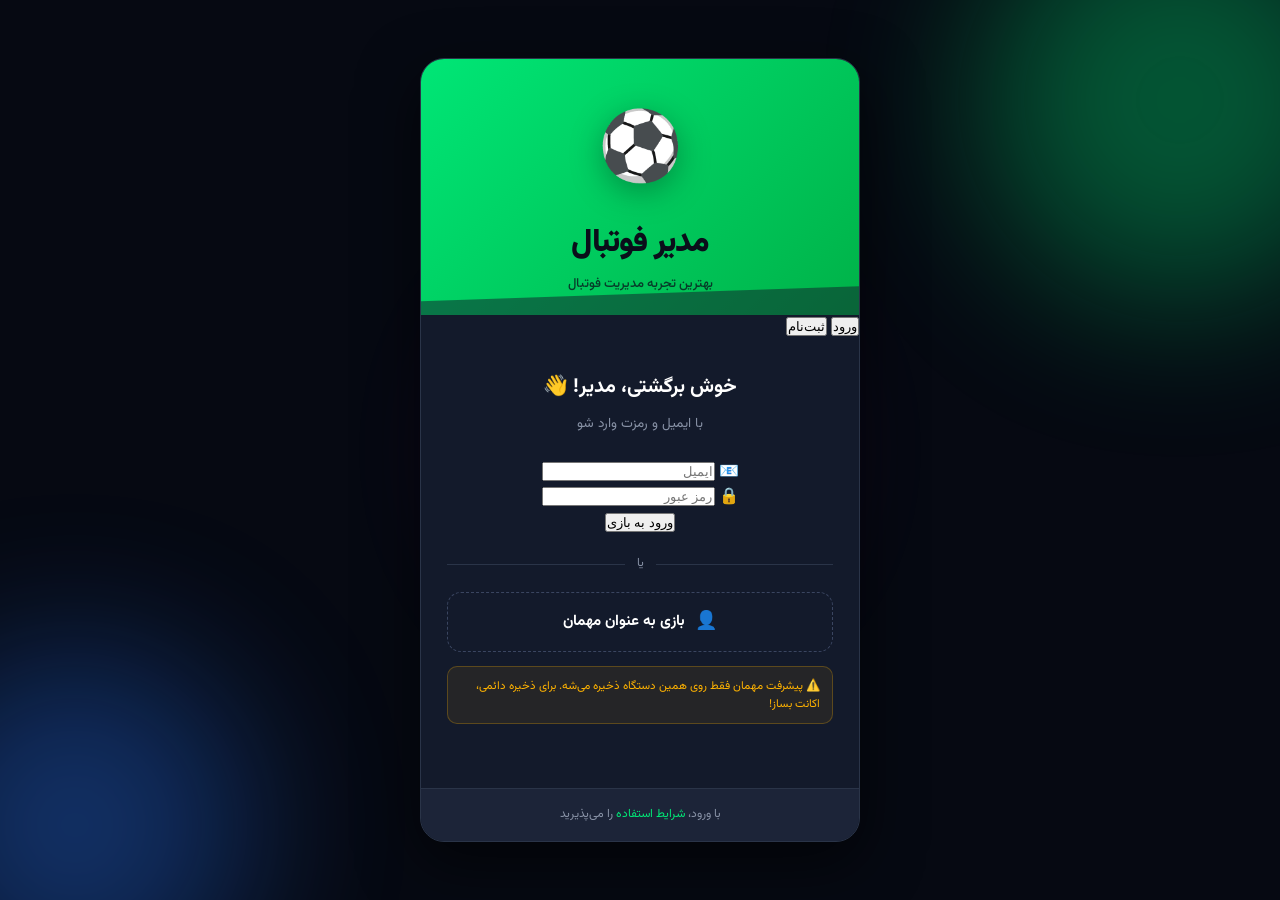
==== index.html @ 7dd0da01 "Update index.html اصلاح" ====
<!DOCTYPE html>
<html lang="fa" dir="rtl">
<head>
  <meta charset="UTF-8">
  <meta name="viewport" content="width=device-width, initial-scale=1.0">
  <title>ورود | مدیر فوتبال</title>
  <link rel="preconnect" href="https://fonts.googleapis.com">
  <link rel="preconnect" href="https://fonts.gstatic.com" crossorigin>
  <link href="https://fonts.googleapis.com/css2?family=Vazirmatn:wght@400;500;700;900&display=swap" rel="stylesheet">
  <link rel="stylesheet" href="css/style.css">
</head>
<body class="login-page">

  <div class="bg-animation">
    <div class="circle circle-1"></div>
    <div class="circle circle-2"></div>
    <div class="circle circle-3"></div>
  </div>

  <div class="login-container">
    <div class="login-card">
      
      <div class="logo-section">
        <div class="logo-icon">⚽</div>
        <h1 class="game-title">مدیر فوتبال</h1>
        <p class="game-subtitle">بهترین تجربه مدیریت فوتبال</p>
      </div>

      <!-- تب‌های ورود / ثبت‌نام -->
      <div class="auth-tabs">
        <button class="auth-tab active" data-tab="login">ورود</button>
        <button class="auth-tab" data-tab="signup">ثبت‌نام</button>
      </div>

      <div class="login-body">
        
        <!-- فرم ورود -->
        <form id="loginForm" class="auth-form">
          <h2>خوش برگشتی، مدیر! 👋</h2>
          <p class="login-desc">با ایمیل و رمزت وارد شو</p>

          <div class="input-group">
            <span class="input-icon">📧</span>
            <input type="email" id="loginEmail" placeholder="ایمیل" required autocomplete="email">
          </div>

          <div class="input-group">
            <span class="input-icon">🔒</span>
            <input type="password" id="loginPassword" placeholder="رمز عبور" required autocomplete="current-password" minlength="6">
          </div>

          <button type="submit" class="primary-btn">
            <span>ورود به بازی</span>
          </button>
        </form>

        <!-- فرم ثبت‌نام -->
        <form id="signupForm" class="auth-form" style="display: none;">
          <h2>خوش آمدی، مدیر جدید! ⚽</h2>
          <p class="login-desc">اکانت بساز تا پیشرفتت ذخیره بمونه</p>

          <div class="input-group">
            <span class="input-icon">👤</span>
            <input type="text" id="signupName" placeholder="اسم مدیر" required minlength="2" maxlength="30">
          </div>

          <div class="input-group">
            <span class="input-icon">📧</span>
            <input type="email" id="signupEmail" placeholder="ایمیل" required autocomplete="email">
          </div>

          <div class="input-group">
            <span class="input-icon">🔒</span>
            <input type="password" id="signupPassword" placeholder="رمز عبور (حداقل ۶ حرف)" required autocomplete="new-password" minlength="6">
          </div>

          <button type="submit" class="primary-btn">
            <span>ساخت اکانت</span>
          </button>
        </form>

        <!-- جداکننده -->
        <div class="divider">
          <span>یا</span>
        </div>

        <!-- دکمه مهمان -->
        <button id="guestLoginBtn" class="social-btn guest-btn" type="button">
          <span class="guest-icon">👤</span>
          <span>بازی به عنوان مهمان</span>
        </button>

        <!-- هشدار مهمان -->
        <div class="guest-warning">
          ⚠️ پیشرفت مهمان فقط روی همین دستگاه ذخیره می‌شه. برای ذخیره دائمی، اکانت بساز!
        </div>

        <div id="errorMessage" class="error-message" role="alert"></div>
        <div id="successMessage" class="success-message" role="alert"></div>
      </div>

      <div class="login-footer">
        <p>با ورود، <a href="#" class="link">شرایط استفاده</a> را می‌پذیرید</p>
      </div>

    </div>
  </div>

  <div id="loadingOverlay" class="loading-overlay" hidden>
    <div class="spinner"></div>
    <p id="loadingText">در حال پردازش...</p>
  </div>

  <script type="module" src="js/auth.js"></script>
</body>
</html>
---- css/style.css ----
/* ====================================================
   مدیر فوتبال - استایل اصلی
   ==================================================== */

* {
  margin: 0;
  padding: 0;
  box-sizing: border-box;
  -webkit-tap-highlight-color: transparent;
}

:root {
  --primary: #00e676;
  --primary-dark: #00c853;
  --primary-glow: rgba(0, 230, 118, 0.3);
  
  --danger: #ff3d3d;
  --danger-glow: rgba(255, 61, 61, 0.3);
  
  --warning: #ffb300;
  --warning-glow: rgba(255, 179, 0, 0.3);
  
  --gold: #ffc107;
  --silver: #b0bec5;
  --bronze: #cd7f32;
  
  --bg-dark: #0a0e1a;
  --bg-darker: #060912;
  --bg-card: #131a2b;
  --bg-card-light: #1c2438;
  --bg-hover: #252f47;
  
  --text: #ffffff;
  --text-dim: #8892a6;
  --text-dark: #0a0e1a;
  
  --border: #2a3448;
  --border-light: #3a4560;
  
  --shadow-sm: 0 2px 8px rgba(0, 0, 0, 0.3);
  --shadow-md: 0 4px 16px rgba(0, 0, 0, 0.4);
  --shadow-lg: 0 20px 60px rgba(0, 0, 0, 0.6);
  --shadow-glow: 0 0 30px var(--primary-glow);
  
  --transition: all 0.2s cubic-bezier(0.4, 0, 0.2, 1);
  --transition-slow: all 0.4s cubic-bezier(0.4, 0, 0.2, 1);
}

html {
  scroll-behavior: smooth;
}

body {
  font-family: 'Vazirmatn', -apple-system, BlinkMacSystemFont, sans-serif;
  background: var(--bg-dark);
  color: var(--text);
  min-height: 100vh;
  line-height: 1.6;
  overflow-x: hidden;
  -webkit-font-smoothing: antialiased;
  -moz-osx-font-smoothing: grayscale;
}

/* ====================================================
   صفحه ورود
   ==================================================== */

.login-page {
  display: flex;
  align-items: center;
  justify-content: center;
  padding: 20px;
  position: relative;
  overflow: hidden;
  background: var(--bg-darker);
  min-height: 100vh;
}

.bg-animation {
  position: fixed;
  inset: 0;
  z-index: 0;
  overflow: hidden;
  pointer-events: none;
}

.circle {
  position: absolute;
  border-radius: 50%;
  filter: blur(80px);
  opacity: 0.35;
  animation: floatCircle 20s infinite ease-in-out;
}

.circle-1 {
  width: 400px;
  height: 400px;
  background: var(--primary);
  top: -100px;
  right: -100px;
  animation-delay: 0s;
}

.circle-2 {
  width: 350px;
  height: 350px;
  background: #2979ff;
  bottom: -100px;
  left: -100px;
  animation-delay: -7s;
}

.circle-3 {
  width: 300px;
  height: 300px;
  background: #d500f9;
  top: 50%;
  left: 50%;
  transform: translate(-50%, -50%);
  animation-delay: -14s;
  opacity: 0.15;
}

@keyframes floatCircle {
  0%, 100% { transform: translate(0, 0) scale(1); }
  33% { transform: translate(50px, -50px) scale(1.1); }
  66% { transform: translate(-50px, 50px) scale(0.9); }
}

.login-container {
  width: 100%;
  max-width: 440px;
  position: relative;
  z-index: 1;
}

.login-card {
  background: var(--bg-card);
  border-radius: 24px;
  overflow: hidden;
  box-shadow: var(--shadow-lg);
  border: 1px solid var(--border);
  animation: slideUp 0.6s cubic-bezier(0.16, 1, 0.3, 1);
}

@keyframes slideUp {
  from { opacity: 0; transform: translateY(30px); }
  to { opacity: 1; transform: translateY(0); }
}

.logo-section {
  text-align: center;
  padding: 40px 20px 20px;
  background: linear-gradient(135deg, var(--primary) 0%, #00b248 100%);
  position: relative;
}

.logo-section::after {
  content: '';
  position: absolute;
  bottom: -1px;
  left: 0;
  right: 0;
  height: 30px;
  background: var(--bg-card);
  clip-path: polygon(0 100%, 100% 100%, 100% 0, 0 50%);
  opacity: 0.5;
}

.logo-icon {
  font-size: 68px;
  margin-bottom: 10px;
  animation: bounce 2s infinite ease-in-out;
  filter: drop-shadow(0 8px 16px rgba(0, 0, 0, 0.3));
}

@keyframes bounce {
  0%, 100% { transform: translateY(0) rotate(-5deg); }
  50% { transform: translateY(-12px) rotate(5deg); }
}

.game-title {
  font-size: 32px;
  font-weight: 900;
  color: var(--text-dark);
  margin-bottom: 5px;
  letter-spacing: -1px;
}

.game-subtitle {
  font-size: 13px;
  color: var(--text-dark);
  opacity: 0.75;
  font-weight: 500;
}

.login-body {
  padding: 30px 26px;
  text-align: center;
}

.login-body h2 {
  font-size: 20px;
  font-weight: 700;
  margin-bottom: 10px;
}

.login-desc {
  color: var(--text-dim);
  font-size: 13.5px;
  margin-bottom: 24px;
  line-height: 1.7;
}

.google-btn {
  width: 100%;
  display: flex;
  align-items: center;
  justify-content: center;
  gap: 12px;
  background: #ffffff;
  color: #1a1a1a;
  border: none;
  padding: 15px 20px;
  border-radius: 14px;
  font-size: 15px;
  font-weight: 700;
  font-family: inherit;
  cursor: pointer;
  transition: var(--transition);
  box-shadow: 0 4px 12px rgba(0, 0, 0, 0.15);
}

.google-btn:hover:not(:disabled) {
  transform: translateY(-2px);
  box-shadow: 0 12px 28px rgba(255, 255, 255, 0.2);
  background: #f8f9fa;
}

.google-btn:active:not(:disabled) {
  transform: translateY(0);
}

.google-btn:disabled {
  opacity: 0.65;
  cursor: not-allowed;
}

.google-btn svg {
  flex-shrink: 0;
}

.divider {
  display: flex;
  align-items: center;
  gap: 12px;
  margin: 18px 0;
  color: var(--text-dim);
  font-size: 12px;
}

.divider::before,
.divider::after {
  content: '';
  flex: 1;
  height: 1px;
  background: var(--border);
}

.guest-btn {
  width: 100%;
  display: flex;
  align-items: center;
  justify-content: center;
  gap: 10px;
  background: transparent;
  color: var(--text);
  border: 1.5px dashed var(--border-light);
  padding: 15px 20px;
  border-radius: 14px;
  font-size: 15px;
  font-weight: 700;
  font-family: inherit;
  cursor: pointer;
  transition: var(--transition);
}

.guest-btn:hover:not(:disabled) {
  background: var(--bg-card-light);
  border-color: var(--primary);
  color: var(--primary);
}

.guest-btn:disabled {
  opacity: 0.5;
  cursor: not-allowed;
}

.guest-icon {
  font-size: 18px;
}

.guest-warning {
  margin-top: 14px;
  padding: 10px 12px;
  background: rgba(255, 179, 0, 0.08);
  border: 1px solid rgba(255, 179, 0, 0.25);
  border-radius: 10px;
  font-size: 11.5px;
  color: #ffb300;
  line-height: 1.6;
  text-align: right;
}

.error-message {
  color: var(--danger);
  font-size: 13px;
  margin-top: 14px;
  min-height: 20px;
  font-weight: 500;
  animation: shake 0.4s;
}

@keyframes shake {
  0%, 100% { transform: translateX(0); }
  25% { transform: translateX(-8px); }
  75% { transform: translateX(8px); }
}

.login-footer {
  padding: 16px;
  text-align: center;
  color: var(--text-dim);
  font-size: 12px;
  border-top: 1px solid var(--border);
  background: var(--bg-card-light);
}

.link {
  color: var(--primary);
  text-decoration: none;
  transition: var(--transition);
}

.link:hover {
  text-decoration: underline;
}

/* ====================================================
   لودینگ
   ==================================================== */

.loading-overlay {
  position: fixed;
  inset: 0;
  background: rgba(6, 9, 18, 0.95);
  backdrop-filter: blur(8px);
  display: flex;
  flex-direction: column;
  align-items: center;
  justify-content: center;
  z-index: 9999;
  gap: 20px;
}

.loading-overlay[hidden] {
  display: none;
}

.spinner {
  width: 50px;
  height: 50px;
  border: 4px solid var(--border);
  border-top-color: var(--primary);
  border-radius: 50%;
  animation: spin 0.8s linear infinite;
}

@keyframes spin {
  to { transform: rotate(360deg); }
}

.loading-overlay p {
  color: var(--text-dim);
  font-size: 14px;
}

/* ====================================================
   داشبورد
   ==================================================== */

.dashboard-page {
  background: 
    radial-gradient(circle at top right, rgba(0, 230, 118, 0.05), transparent 50%),
    radial-gradient(circle at bottom left, rgba(41, 121, 255, 0.05), transparent 50%),
    var(--bg-dark);
}

.top-bar {
  display: flex;
  align-items: center;
  justify-content: space-between;
  padding: 14px 24px;
  background: var(--bg-card);
  border-bottom: 1px solid var(--border);
  position: sticky;
  top: 0;
  z-index: 100;
  backdrop-filter: blur(10px);
  gap: 15px;
  flex-wrap: wrap;
}

.user-info {
  display: flex;
  align-items: center;
  gap: 12px;
  min-width: 0;
}

.avatar {
  width: 46px;
  height: 46px;
  border-radius: 50%;
  border: 2px solid var(--primary);
  object-fit: cover;
  background: var(--bg-card-light);
  flex-shrink: 0;
}

.user-name {
  font-weight: 700;
  font-size: 15px;
  white-space: nowrap;
  overflow: hidden;
  text-overflow: ellipsis;
}

.user-email {
  font-size: 12px;
  color: var(--text-dim);
  white-space: nowrap;
  overflow: hidden;
  text-overflow: ellipsis;
}

.top-bar-actions {
  display: flex;
  align-items: center;
  gap: 10px;
  flex-wrap: wrap;
}

.resource-badge {
  display: flex;
  align-items: center;
  gap: 6px;
  background: var(--bg-card-light);
  border: 1px solid var(--border);
  padding: 6px 12px;
  border-radius: 10px;
  font-weight: 700;
  font-size: 14px;
}

.resource-icon {
  font-size: 16px;
}

.logout-btn {
  background: transparent;
  color: var(--danger);
  border: 1px solid var(--danger);
  padding: 8px 16px;
  border-radius: 10px;
  font-family: inherit;
  font-size: 13px;
  font-weight: 600;
  cursor: pointer;
  transition: var(--transition);
}

.logout-btn:hover {
  background: var(--danger);
  color: white;
  box-shadow: 0 4px 16px var(--danger-glow);
}

.dashboard-content {
  padding: 32px 24px;
  max-width: 1000px;
  margin: 0 auto;
  width: 100%;
}

.welcome-section {
  margin-bottom: 28px;
}

.welcome-section h1 {
  font-size: 26px;
  font-weight: 900;
  margin-bottom: 8px;
  background: linear-gradient(135deg, #fff, var(--primary));
  -webkit-background-clip: text;
  -webkit-text-fill-color: transparent;
  background-clip: text;
}

.welcome-text {
  color: var(--text-dim);
  line-height: 1.7;
  font-size: 15px;
}

.stats-grid {
  display: grid;
  grid-template-columns: repeat(auto-fit, minmax(140px, 1fr));
  gap: 14px;
  margin-bottom: 30px;
}

.stat-card {
  background: var(--bg-card);
  border: 1px solid var(--border);
  border-radius: 16px;
  padding: 20px 16px;
  text-align: center;
  transition: var(--transition);
  cursor: default;
}

.stat-card:hover {
  transform: translateY(-4px);
  border-color: var(--primary);
  box-shadow: 0 8px 24px var(--primary-glow);
}

.stat-icon {
  font-size: 30px;
  margin-bottom: 8px;
  filter: drop-shadow(0 4px 8px rgba(0, 0, 0, 0.3));
}

.stat-value {
  font-size: 24px;
  font-weight: 900;
  color: var(--primary);
  line-height: 1;
}

.stat-label {
  font-size: 12px;
  color: var(--text-dim);
  margin-top: 6px;
  font-weight: 500;
}

.coming-soon {
  background: var(--bg-card);
  border: 1px dashed var(--border-light);
  border-radius: 16px;
  padding: 45px 25px;
  text-align: center;
}

.coming-soon h2 {
  font-size: 20px;
  margin-bottom: 10px;
  font-weight: 700;
}

.coming-soon p {
  color: var(--text-dim);
  font-size: 14px;
}

.guest-banner {
  background: linear-gradient(135deg, rgba(255, 179, 0, 0.12), rgba(255, 179, 0, 0.05));
  border: 1px solid rgba(255, 179, 0, 0.4);
  border-radius: 16px;
  padding: 18px;
  margin-bottom: 24px;
  animation: fadeIn 0.5s ease-out;
}

.guest-banner-content {
  display: flex;
  align-items: center;
  gap: 15px;
  flex-wrap: wrap;
}

.guest-banner-icon {
  font-size: 30px;
  flex-shrink: 0;
}

.guest-banner-text {
  flex: 1;
  min-width: 200px;
}

.guest-banner-text strong {
  color: var(--warning);
  font-size: 15px;
  display: block;
  margin-bottom: 4px;
}

.guest-banner-text p {
  color: var(--text-dim);
  font-size: 13px;
  line-height: 1.5;
  margin: 0;
}

.guest-banner-btn {
  background: var(--warning);
  color: #1a1a1a;
  border: none;
  padding: 10px 18px;
  border-radius: 10px;
  font-family: inherit;
  font-size: 13.5px;
  font-weight: 700;
  cursor: pointer;
  transition: var(--transition);
  white-space: nowrap;
}

.guest-banner-btn:hover {
  background: #ffc107;
  transform: translateY(-2px);
  box-shadow: 0 8px 20px var(--warning-glow);
}

/* ====================================================
   ریسپانسیو
   ==================================================== */

@media (max-width: 640px) {
  .login-body {
    padding: 24px 20px;
  }
  
  .game-title {
    font-size: 28px;
  }
  
  .logo-icon {
    font-size: 58px;
  }
  
  .top-bar {
    padding: 12px 16px;
  }
  
  .user-email {
    display: none;
  }
  
  .dashboard-content {
    padding: 24px 16px;
  }
  
  .welcome-section h1 {
    font-size: 22px;
  }
  
  .stats-grid {
    grid-template-columns: repeat(2, 1fr);
  }
  
  .guest-banner-content {
    flex-direction: column;
    text-align: center;
  }
  
  .guest-banner-text {
    text-align: center;
  }
}

/* ====================================================
   اسکرول‌بار سفارشی
   ==================================================== */

::-webkit-scrollbar {
  width: 10px;
  height: 10px;
}

::-webkit-scrollbar-track {
  background: var(--bg-darker);
}

::-webkit-scrollbar-thumb {
  background: var(--border);
  border-radius: 5px;
}

::-webkit-scrollbar-thumb:hover {
  background: var(--border-light);
}

/* ====================================================
   انیمیشن‌ها
   ==================================================== */

.fade-in {
  animation: fadeIn 0.5s ease-out;
}

@keyframes fadeIn {
  from { opacity: 0; transform: translateY(10px); }
  to { opacity: 1; transform: translateY(0); }
  }
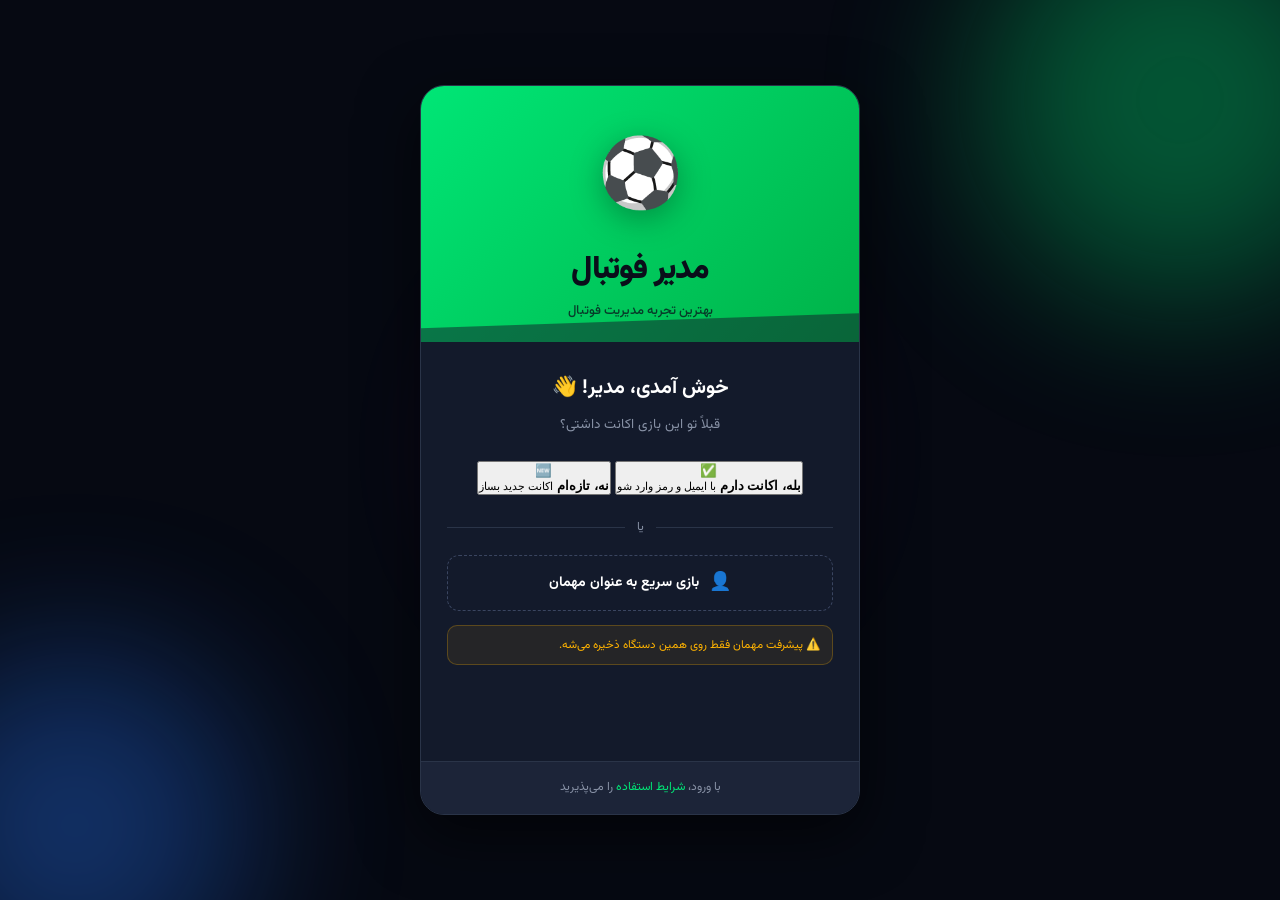
==== commit 5b9d54c8: "Update index.html کد جدید" ====
--- a/index.html
+++ b/index.html
@@ -26,73 +26,102 @@
         <p class="game-subtitle">بهترین تجربه مدیریت فوتبال</p>
       </div>
 
-      <!-- تب‌های ورود / ثبت‌نام -->
-      <div class="auth-tabs">
-        <button class="auth-tab active" data-tab="login">ورود</button>
-        <button class="auth-tab" data-tab="signup">ثبت‌نام</button>
-      </div>
+      <div class="login-body">
 
-      <div class="login-body">
-        
-        <!-- فرم ورود -->
-        <form id="loginForm" class="auth-form">
-          <h2>خوش برگشتی، مدیر! 👋</h2>
+        <!-- ============================================
+             صفحه ۱: انتخاب (قبلاً بازی کردی؟)
+             ============================================ -->
+        <div id="welcomeStep" class="auth-step">
+          <h2>خوش آمدی، مدیر! 👋</h2>
+          <p class="login-desc">قبلاً تو این بازی اکانت داشتی؟</p>
+
+          <div class="choice-buttons">
+            <button class="choice-btn choice-yes" id="hasAccountBtn" type="button">
+              <span class="choice-icon">✅</span>
+              <div class="choice-text">
+                <strong>بله، اکانت دارم</strong>
+                <small>با ایمیل و رمز وارد شو</small>
+              </div>
+            </button>
+
+            <button class="choice-btn choice-no" id="noAccountBtn" type="button">
+              <span class="choice-icon">🆕</span>
+              <div class="choice-text">
+                <strong>نه، تازه‌ام</strong>
+                <small>اکانت جدید بساز</small>
+              </div>
+            </button>
+          </div>
+
+          <div class="divider">
+            <span>یا</span>
+          </div>
+
+          <button id="guestLoginBtn" class="social-btn guest-btn" type="button">
+            <span class="guest-icon">👤</span>
+            <span>بازی سریع به عنوان مهمان</span>
+          </button>
+
+          <div class="guest-warning">
+            ⚠️ پیشرفت مهمان فقط روی همین دستگاه ذخیره می‌شه.
+          </div>
+        </div>
+
+        <!-- ============================================
+             صفحه ۲: ثبت‌نام
+             ============================================ -->
+        <div id="signupStep" class="auth-step" style="display: none;">
+          <button class="back-btn" id="backFromSignup" type="button">→ بازگشت</button>
+          
+          <h2>ساخت اکانت جدید ⚽</h2>
+          <p class="login-desc">اطلاعاتت رو وارد کن</p>
+
+          <form id="signupForm" class="auth-form">
+            <div class="input-group">
+              <span class="input-icon">👤</span>
+              <input type="text" id="signupName" placeholder="اسم مدیر" required minlength="2" maxlength="30">
+            </div>
+
+            <div class="input-group">
+              <span class="input-icon">📧</span>
+              <input type="email" id="signupEmail" placeholder="ایمیل" required autocomplete="email">
+            </div>
+
+            <div class="input-group">
+              <span class="input-icon">🔒</span>
+              <input type="password" id="signupPassword" placeholder="رمز عبور (حداقل ۶ حرف)" required autocomplete="new-password" minlength="6">
+            </div>
+
+            <button type="submit" class="primary-btn">
+              <span>ساخت اکانت</span>
+            </button>
+          </form>
+        </div>
+
+        <!-- ============================================
+             صفحه ۳: ورود
+             ============================================ -->
+        <div id="loginStep" class="auth-step" style="display: none;">
+          <button class="back-btn" id="backFromLogin" type="button">→ بازگشت</button>
+          
+          <h2>خوش برگشتی! 👋</h2>
           <p class="login-desc">با ایمیل و رمزت وارد شو</p>
 
-          <div class="input-group">
-            <span class="input-icon">📧</span>
-            <input type="email" id="loginEmail" placeholder="ایمیل" required autocomplete="email">
-          </div>
+          <form id="loginForm" class="auth-form">
+            <div class="input-group">
+              <span class="input-icon">📧</span>
+              <input type="email" id="loginEmail" placeholder="ایمیل" required autocomplete="email">
+            </div>
 
-          <div class="input-group">
-            <span class="input-icon">🔒</span>
-            <input type="password" id="loginPassword" placeholder="رمز عبور" required autocomplete="current-password" minlength="6">
-          </div>
+            <div class="input-group">
+              <span class="input-icon">🔒</span>
+              <input type="password" id="loginPassword" placeholder="رمز عبور" required autocomplete="current-password" minlength="6">
+            </div>
 
-          <button type="submit" class="primary-btn">
-            <span>ورود به بازی</span>
-          </button>
-        </form>
-
-        <!-- فرم ثبت‌نام -->
-        <form id="signupForm" class="auth-form" style="display: none;">
-          <h2>خوش آمدی، مدیر جدید! ⚽</h2>
-          <p class="login-desc">اکانت بساز تا پیشرفتت ذخیره بمونه</p>
-
-          <div class="input-group">
-            <span class="input-icon">👤</span>
-            <input type="text" id="signupName" placeholder="اسم مدیر" required minlength="2" maxlength="30">
-          </div>
-
-          <div class="input-group">
-            <span class="input-icon">📧</span>
-            <input type="email" id="signupEmail" placeholder="ایمیل" required autocomplete="email">
-          </div>
-
-          <div class="input-group">
-            <span class="input-icon">🔒</span>
-            <input type="password" id="signupPassword" placeholder="رمز عبور (حداقل ۶ حرف)" required autocomplete="new-password" minlength="6">
-          </div>
-
-          <button type="submit" class="primary-btn">
-            <span>ساخت اکانت</span>
-          </button>
-        </form>
-
-        <!-- جداکننده -->
-        <div class="divider">
-          <span>یا</span>
-        </div>
-
-        <!-- دکمه مهمان -->
-        <button id="guestLoginBtn" class="social-btn guest-btn" type="button">
-          <span class="guest-icon">👤</span>
-          <span>بازی به عنوان مهمان</span>
-        </button>
-
-        <!-- هشدار مهمان -->
-        <div class="guest-warning">
-          ⚠️ پیشرفت مهمان فقط روی همین دستگاه ذخیره می‌شه. برای ذخیره دائمی، اکانت بساز!
+            <button type="submit" class="primary-btn">
+              <span>ورود به بازی</span>
+            </button>
+          </form>
         </div>
 
         <div id="errorMessage" class="error-message" role="alert"></div>
--- a/css/style.css
+++ b/css/style.css
@@ -716,3 +716,185 @@
   from { opacity: 0; transform: translateY(10px); }
   to { opacity: 1; transform: translateY(0); }
   }
+/* ====================================================
+   تب‌های ورود/ثبت‌نام
+   ==================================================== */
+
+.auth-tabs {
+  display: flex;
+  background: var(--bg-card-light);
+  border-bottom: 1px solid var(--border);
+  position: relative;
+}
+
+.auth-tab {
+  flex: 1;
+  background: transparent;
+  border: none;
+  padding: 16px;
+  font-family: inherit;
+  font-size: 15px;
+  font-weight: 700;
+  color: var(--text-dim);
+  cursor: pointer;
+  transition: var(--transition);
+  position: relative;
+}
+
+.auth-tab.active {
+  color: var(--primary);
+}
+
+.auth-tab.active::after {
+  content: '';
+  position: absolute;
+  bottom: 0;
+  left: 20%;
+  right: 20%;
+  height: 3px;
+  background: var(--primary);
+  border-radius: 3px 3px 0 0;
+  box-shadow: 0 0 12px var(--primary-glow);
+}
+
+.auth-tab:hover:not(.active) {
+  color: var(--text);
+  background: rgba(255, 255, 255, 0.03);
+}
+
+/* فرم‌های احراز هویت */
+.auth-form {
+  animation: fadeIn 0.3s ease-out;
+}
+
+.auth-form h2 {
+  font-size: 20px;
+  font-weight: 700;
+  margin-bottom: 6px;
+}
+
+/* گروه ورودی */
+.input-group {
+  position: relative;
+  margin-bottom: 14px;
+}
+
+.input-group .input-icon {
+  position: absolute;
+  right: 14px;
+  top: 50%;
+  transform: translateY(-50%);
+  font-size: 16px;
+  opacity: 0.6;
+  pointer-events: none;
+}
+
+.input-group input {
+  width: 100%;
+  background: var(--bg-dark);
+  border: 1.5px solid var(--border);
+  border-radius: 12px;
+  padding: 14px 44px 14px 16px;
+  font-family: inherit;
+  font-size: 14px;
+  color: var(--text);
+  transition: var(--transition);
+  outline: none;
+}
+
+.input-group input::placeholder {
+  color: var(--text-dim);
+  opacity: 0.6;
+}
+
+.input-group input:focus {
+  border-color: var(--primary);
+  box-shadow: 0 0 0 3px var(--primary-glow);
+  background: var(--bg-card-light);
+}
+
+/* دکمه اصلی */
+.primary-btn {
+  width: 100%;
+  background: linear-gradient(135deg, var(--primary), var(--primary-dark));
+  color: #0a0e1a;
+  border: none;
+  padding: 15px;
+  border-radius: 12px;
+  font-family: inherit;
+  font-size: 15px;
+  font-weight: 900;
+  cursor: pointer;
+  margin-top: 8px;
+  transition: var(--transition);
+  box-shadow: 0 4px 16px var(--primary-glow);
+  position: relative;
+  overflow: hidden;
+}
+
+.primary-btn::before {
+  content: '';
+  position: absolute;
+  inset: 0;
+  background: linear-gradient(90deg, transparent, rgba(255,255,255,0.3), transparent);
+  transform: translateX(-100%);
+  transition: transform 0.6s;
+}
+
+.primary-btn:hover {
+  transform: translateY(-2px);
+  box-shadow: 0 8px 24px var(--primary-glow);
+}
+
+.primary-btn:hover::before {
+  transform: translateX(100%);
+}
+
+.primary-btn:active {
+  transform: translateY(0);
+}
+
+/* دکمه‌های اجتماعی */
+.social-btn {
+  width: 100%;
+  display: flex;
+  align-items: center;
+  justify-content: center;
+  gap: 10px;
+  padding: 13px 20px;
+  border-radius: 12px;
+  font-family: inherit;
+  font-size: 14px;
+  font-weight: 700;
+  cursor: pointer;
+  transition: var(--transition);
+  margin-bottom: 10px;
+}
+
+.social-btn.guest-btn {
+  background: transparent;
+  color: var(--text);
+  border: 1.5px dashed var(--border-light);
+}
+
+.social-btn.guest-btn:hover {
+  border-color: var(--primary);
+  color: var(--primary);
+  background: rgba(0, 230, 118, 0.05);
+}
+
+/* پیام موفقیت */
+.success-message {
+  color: var(--primary);
+  font-size: 13px;
+  margin-top: 12px;
+  min-height: 20px;
+  font-weight: 600;
+  animation: fadeIn 0.3s ease-out;
+}
+
+button:disabled {
+  opacity: 0.6;
+  cursor: not-allowed;
+  transform: none !important;
+}
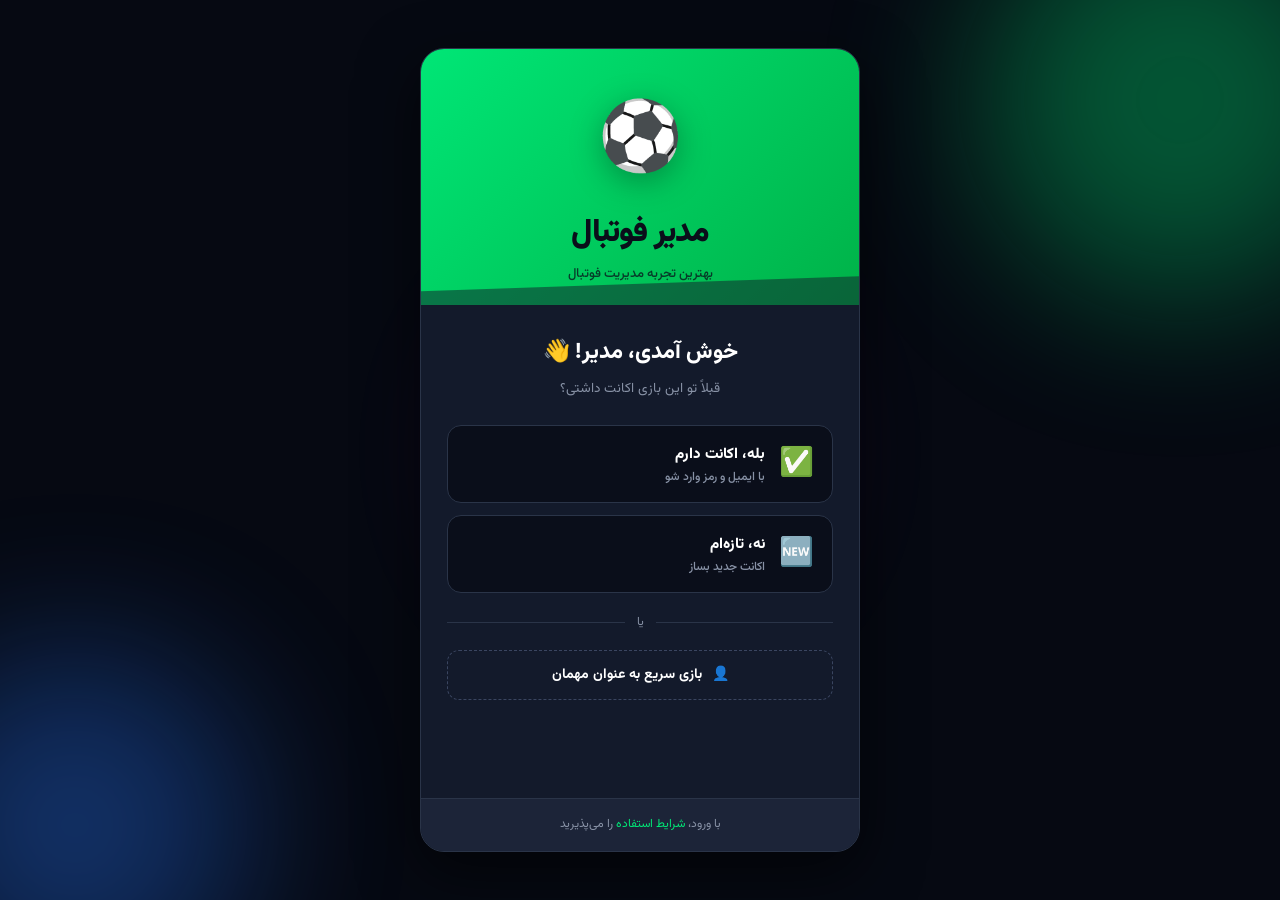
==== commit 97d9414d: "Update index.html جدید" ====
--- a/index.html
+++ b/index.html
@@ -28,9 +28,7 @@
 
       <div class="login-body">
 
-        <!-- ============================================
-             صفحه ۱: انتخاب (قبلاً بازی کردی؟)
-             ============================================ -->
+        <!-- صفحه ۱: انتخاب -->
         <div id="welcomeStep" class="auth-step">
           <h2>خوش آمدی، مدیر! 👋</h2>
           <p class="login-desc">قبلاً تو این بازی اکانت داشتی؟</p>
@@ -61,15 +59,9 @@
             <span class="guest-icon">👤</span>
             <span>بازی سریع به عنوان مهمان</span>
           </button>
-
-          <div class="guest-warning">
-            ⚠️ پیشرفت مهمان فقط روی همین دستگاه ذخیره می‌شه.
-          </div>
         </div>
 
-        <!-- ============================================
-             صفحه ۲: ثبت‌نام
-             ============================================ -->
+        <!-- صفحه ۲: ثبت‌نام -->
         <div id="signupStep" class="auth-step" style="display: none;">
           <button class="back-btn" id="backFromSignup" type="button">→ بازگشت</button>
           
@@ -98,9 +90,7 @@
           </form>
         </div>
 
-        <!-- ============================================
-             صفحه ۳: ورود
-             ============================================ -->
+        <!-- صفحه ۳: ورود -->
         <div id="loginStep" class="auth-step" style="display: none;">
           <button class="back-btn" id="backFromLogin" type="button">→ بازگشت</button>
           
@@ -124,6 +114,29 @@
           </form>
         </div>
 
+        <!-- صفحه ۴: مهمان -->
+        <div id="guestStep" class="auth-step" style="display: none;">
+          <button class="back-btn" id="backFromGuest" type="button">→ بازگشت</button>
+          
+          <h2>خوش اومدی، مهمان! 👤</h2>
+          <p class="login-desc">اسمت رو بگو تا بازی رو شروع کنیم</p>
+
+          <form id="guestForm" class="auth-form">
+            <div class="input-group">
+              <span class="input-icon">👤</span>
+              <input type="text" id="guestName" placeholder="اسم مدیر (مثلاً: علی)" required minlength="2" maxlength="20">
+            </div>
+
+            <button type="submit" class="primary-btn">
+              <span>شروع بازی</span>
+            </button>
+          </form>
+
+          <div class="guest-warning">
+            ⚠️ پیشرفت مهمان فقط روی همین دستگاه ذخیره می‌شه. برای ذخیره دائمی، بعداً اکانت بساز!
+          </div>
+        </div>
+
         <div id="errorMessage" class="error-message" role="alert"></div>
         <div id="successMessage" class="success-message" role="alert"></div>
       </div>
--- a/css/style.css
+++ b/css/style.css
@@ -1,5 +1,5 @@
 /* ====================================================
-   مدیر فوتبال - استایل اصلی
+   مدیر فوتبال - استایل کامل
    ==================================================== */
 
 * {
@@ -43,12 +43,9 @@
   --shadow-glow: 0 0 30px var(--primary-glow);
   
   --transition: all 0.2s cubic-bezier(0.4, 0, 0.2, 1);
-  --transition-slow: all 0.4s cubic-bezier(0.4, 0, 0.2, 1);
-}
-
-html {
-  scroll-behavior: smooth;
-}
+}
+
+html { scroll-behavior: smooth; }
 
 body {
   font-family: 'Vazirmatn', -apple-system, BlinkMacSystemFont, sans-serif;
@@ -58,7 +55,6 @@
   line-height: 1.6;
   overflow-x: hidden;
   -webkit-font-smoothing: antialiased;
-  -moz-osx-font-smoothing: grayscale;
 }
 
 /* ====================================================
@@ -93,29 +89,22 @@
 }
 
 .circle-1 {
-  width: 400px;
-  height: 400px;
+  width: 400px; height: 400px;
   background: var(--primary);
-  top: -100px;
-  right: -100px;
-  animation-delay: 0s;
+  top: -100px; right: -100px;
 }
 
 .circle-2 {
-  width: 350px;
-  height: 350px;
+  width: 350px; height: 350px;
   background: #2979ff;
-  bottom: -100px;
-  left: -100px;
+  bottom: -100px; left: -100px;
   animation-delay: -7s;
 }
 
 .circle-3 {
-  width: 300px;
-  height: 300px;
+  width: 300px; height: 300px;
   background: #d500f9;
-  top: 50%;
-  left: 50%;
+  top: 50%; left: 50%;
   transform: translate(-50%, -50%);
   animation-delay: -14s;
   opacity: 0.15;
@@ -158,9 +147,7 @@
 .logo-section::after {
   content: '';
   position: absolute;
-  bottom: -1px;
-  left: 0;
-  right: 0;
+  bottom: -1px; left: 0; right: 0;
   height: 30px;
   background: var(--bg-card);
   clip-path: polygon(0 100%, 100% 100%, 100% 0, 0 50%);
@@ -199,10 +186,14 @@
   text-align: center;
 }
 
-.login-body h2 {
-  font-size: 20px;
-  font-weight: 700;
-  margin-bottom: 10px;
+.auth-step {
+  animation: fadeIn 0.4s ease-out;
+}
+
+.auth-step h2 {
+  font-size: 22px;
+  font-weight: 800;
+  margin-bottom: 8px;
 }
 
 .login-desc {
@@ -212,568 +203,102 @@
   line-height: 1.7;
 }
 
-.google-btn {
+/* ====================================================
+   دکمه‌های انتخاب (بله/خیر)
+   ==================================================== */
+
+.choice-buttons {
+  display: flex;
+  flex-direction: column;
+  gap: 12px;
+  margin-bottom: 20px;
+}
+
+.choice-btn {
   width: 100%;
   display: flex;
   align-items: center;
-  justify-content: center;
-  gap: 12px;
-  background: #ffffff;
-  color: #1a1a1a;
-  border: none;
-  padding: 15px 20px;
+  gap: 14px;
+  padding: 16px 18px;
+  background: var(--bg-dark);
+  border: 1.5px solid var(--border);
   border-radius: 14px;
-  font-size: 15px;
-  font-weight: 700;
   font-family: inherit;
   cursor: pointer;
   transition: var(--transition);
-  box-shadow: 0 4px 12px rgba(0, 0, 0, 0.15);
-}
-
-.google-btn:hover:not(:disabled) {
+  text-align: right;
+  color: var(--text);
+}
+
+.choice-btn:hover {
   transform: translateY(-2px);
-  box-shadow: 0 12px 28px rgba(255, 255, 255, 0.2);
-  background: #f8f9fa;
-}
-
-.google-btn:active:not(:disabled) {
-  transform: translateY(0);
-}
-
-.google-btn:disabled {
-  opacity: 0.65;
-  cursor: not-allowed;
-}
-
-.google-btn svg {
+}
+
+.choice-btn.choice-yes:hover {
+  border-color: var(--primary);
+  background: rgba(0, 230, 118, 0.05);
+  box-shadow: 0 8px 24px var(--primary-glow);
+}
+
+.choice-btn.choice-no:hover {
+  border-color: #2979ff;
+  background: rgba(41, 121, 255, 0.05);
+  box-shadow: 0 8px 24px rgba(41, 121, 255, 0.3);
+}
+
+.choice-icon {
+  font-size: 28px;
   flex-shrink: 0;
 }
 
-.divider {
-  display: flex;
-  align-items: center;
-  gap: 12px;
-  margin: 18px 0;
-  color: var(--text-dim);
+.choice-text {
+  flex: 1;
+}
+
+.choice-text strong {
+  display: block;
+  font-size: 15px;
+  font-weight: 800;
+  margin-bottom: 2px;
+}
+
+.choice-text small {
+  display: block;
   font-size: 12px;
-}
-
-.divider::before,
-.divider::after {
-  content: '';
-  flex: 1;
-  height: 1px;
-  background: var(--border);
-}
-
-.guest-btn {
-  width: 100%;
-  display: flex;
-  align-items: center;
-  justify-content: center;
-  gap: 10px;
+  color: var(--text-dim);
+  font-weight: 500;
+}
+
+/* ====================================================
+   دکمه بازگشت
+   ==================================================== */
+
+.back-btn {
   background: transparent;
-  color: var(--text);
-  border: 1.5px dashed var(--border-light);
-  padding: 15px 20px;
-  border-radius: 14px;
-  font-size: 15px;
-  font-weight: 700;
-  font-family: inherit;
-  cursor: pointer;
-  transition: var(--transition);
-}
-
-.guest-btn:hover:not(:disabled) {
-  background: var(--bg-card-light);
-  border-color: var(--primary);
-  color: var(--primary);
-}
-
-.guest-btn:disabled {
-  opacity: 0.5;
-  cursor: not-allowed;
-}
-
-.guest-icon {
-  font-size: 18px;
-}
-
-.guest-warning {
-  margin-top: 14px;
-  padding: 10px 12px;
-  background: rgba(255, 179, 0, 0.08);
-  border: 1px solid rgba(255, 179, 0, 0.25);
-  border-radius: 10px;
-  font-size: 11.5px;
-  color: #ffb300;
-  line-height: 1.6;
-  text-align: right;
-}
-
-.error-message {
-  color: var(--danger);
-  font-size: 13px;
-  margin-top: 14px;
-  min-height: 20px;
-  font-weight: 500;
-  animation: shake 0.4s;
-}
-
-@keyframes shake {
-  0%, 100% { transform: translateX(0); }
-  25% { transform: translateX(-8px); }
-  75% { transform: translateX(8px); }
-}
-
-.login-footer {
-  padding: 16px;
-  text-align: center;
-  color: var(--text-dim);
-  font-size: 12px;
-  border-top: 1px solid var(--border);
-  background: var(--bg-card-light);
-}
-
-.link {
-  color: var(--primary);
-  text-decoration: none;
-  transition: var(--transition);
-}
-
-.link:hover {
-  text-decoration: underline;
-}
-
-/* ====================================================
-   لودینگ
-   ==================================================== */
-
-.loading-overlay {
-  position: fixed;
-  inset: 0;
-  background: rgba(6, 9, 18, 0.95);
-  backdrop-filter: blur(8px);
-  display: flex;
-  flex-direction: column;
-  align-items: center;
-  justify-content: center;
-  z-index: 9999;
-  gap: 20px;
-}
-
-.loading-overlay[hidden] {
-  display: none;
-}
-
-.spinner {
-  width: 50px;
-  height: 50px;
-  border: 4px solid var(--border);
-  border-top-color: var(--primary);
-  border-radius: 50%;
-  animation: spin 0.8s linear infinite;
-}
-
-@keyframes spin {
-  to { transform: rotate(360deg); }
-}
-
-.loading-overlay p {
-  color: var(--text-dim);
-  font-size: 14px;
-}
-
-/* ====================================================
-   داشبورد
-   ==================================================== */
-
-.dashboard-page {
-  background: 
-    radial-gradient(circle at top right, rgba(0, 230, 118, 0.05), transparent 50%),
-    radial-gradient(circle at bottom left, rgba(41, 121, 255, 0.05), transparent 50%),
-    var(--bg-dark);
-}
-
-.top-bar {
-  display: flex;
-  align-items: center;
-  justify-content: space-between;
-  padding: 14px 24px;
-  background: var(--bg-card);
-  border-bottom: 1px solid var(--border);
-  position: sticky;
-  top: 0;
-  z-index: 100;
-  backdrop-filter: blur(10px);
-  gap: 15px;
-  flex-wrap: wrap;
-}
-
-.user-info {
-  display: flex;
-  align-items: center;
-  gap: 12px;
-  min-width: 0;
-}
-
-.avatar {
-  width: 46px;
-  height: 46px;
-  border-radius: 50%;
-  border: 2px solid var(--primary);
-  object-fit: cover;
-  background: var(--bg-card-light);
-  flex-shrink: 0;
-}
-
-.user-name {
-  font-weight: 700;
-  font-size: 15px;
-  white-space: nowrap;
-  overflow: hidden;
-  text-overflow: ellipsis;
-}
-
-.user-email {
-  font-size: 12px;
-  color: var(--text-dim);
-  white-space: nowrap;
-  overflow: hidden;
-  text-overflow: ellipsis;
-}
-
-.top-bar-actions {
-  display: flex;
-  align-items: center;
-  gap: 10px;
-  flex-wrap: wrap;
-}
-
-.resource-badge {
-  display: flex;
-  align-items: center;
-  gap: 6px;
-  background: var(--bg-card-light);
-  border: 1px solid var(--border);
-  padding: 6px 12px;
-  border-radius: 10px;
-  font-weight: 700;
-  font-size: 14px;
-}
-
-.resource-icon {
-  font-size: 16px;
-}
-
-.logout-btn {
-  background: transparent;
-  color: var(--danger);
-  border: 1px solid var(--danger);
-  padding: 8px 16px;
-  border-radius: 10px;
+  border: none;
+  color: var(--text-dim);
   font-family: inherit;
   font-size: 13px;
   font-weight: 600;
   cursor: pointer;
+  padding: 4px 0;
+  margin-bottom: 12px;
   transition: var(--transition);
-}
-
-.logout-btn:hover {
-  background: var(--danger);
-  color: white;
-  box-shadow: 0 4px 16px var(--danger-glow);
-}
-
-.dashboard-content {
-  padding: 32px 24px;
-  max-width: 1000px;
-  margin: 0 auto;
-  width: 100%;
-}
-
-.welcome-section {
-  margin-bottom: 28px;
-}
-
-.welcome-section h1 {
-  font-size: 26px;
-  font-weight: 900;
-  margin-bottom: 8px;
-  background: linear-gradient(135deg, #fff, var(--primary));
-  -webkit-background-clip: text;
-  -webkit-text-fill-color: transparent;
-  background-clip: text;
-}
-
-.welcome-text {
-  color: var(--text-dim);
-  line-height: 1.7;
-  font-size: 15px;
-}
-
-.stats-grid {
-  display: grid;
-  grid-template-columns: repeat(auto-fit, minmax(140px, 1fr));
-  gap: 14px;
-  margin-bottom: 30px;
-}
-
-.stat-card {
-  background: var(--bg-card);
-  border: 1px solid var(--border);
-  border-radius: 16px;
-  padding: 20px 16px;
-  text-align: center;
-  transition: var(--transition);
-  cursor: default;
-}
-
-.stat-card:hover {
-  transform: translateY(-4px);
-  border-color: var(--primary);
-  box-shadow: 0 8px 24px var(--primary-glow);
-}
-
-.stat-icon {
-  font-size: 30px;
-  margin-bottom: 8px;
-  filter: drop-shadow(0 4px 8px rgba(0, 0, 0, 0.3));
-}
-
-.stat-value {
-  font-size: 24px;
-  font-weight: 900;
+  display: inline-block;
+}
+
+.back-btn:hover {
   color: var(--primary);
-  line-height: 1;
-}
-
-.stat-label {
-  font-size: 12px;
-  color: var(--text-dim);
-  margin-top: 6px;
-  font-weight: 500;
-}
-
-.coming-soon {
-  background: var(--bg-card);
-  border: 1px dashed var(--border-light);
-  border-radius: 16px;
-  padding: 45px 25px;
-  text-align: center;
-}
-
-.coming-soon h2 {
-  font-size: 20px;
-  margin-bottom: 10px;
-  font-weight: 700;
-}
-
-.coming-soon p {
-  color: var(--text-dim);
-  font-size: 14px;
-}
-
-.guest-banner {
-  background: linear-gradient(135deg, rgba(255, 179, 0, 0.12), rgba(255, 179, 0, 0.05));
-  border: 1px solid rgba(255, 179, 0, 0.4);
-  border-radius: 16px;
-  padding: 18px;
-  margin-bottom: 24px;
-  animation: fadeIn 0.5s ease-out;
-}
-
-.guest-banner-content {
-  display: flex;
-  align-items: center;
-  gap: 15px;
-  flex-wrap: wrap;
-}
-
-.guest-banner-icon {
-  font-size: 30px;
-  flex-shrink: 0;
-}
-
-.guest-banner-text {
-  flex: 1;
-  min-width: 200px;
-}
-
-.guest-banner-text strong {
-  color: var(--warning);
-  font-size: 15px;
-  display: block;
-  margin-bottom: 4px;
-}
-
-.guest-banner-text p {
-  color: var(--text-dim);
-  font-size: 13px;
-  line-height: 1.5;
-  margin: 0;
-}
-
-.guest-banner-btn {
-  background: var(--warning);
-  color: #1a1a1a;
-  border: none;
-  padding: 10px 18px;
-  border-radius: 10px;
-  font-family: inherit;
-  font-size: 13.5px;
-  font-weight: 700;
-  cursor: pointer;
-  transition: var(--transition);
-  white-space: nowrap;
-}
-
-.guest-banner-btn:hover {
-  background: #ffc107;
-  transform: translateY(-2px);
-  box-shadow: 0 8px 20px var(--warning-glow);
-}
-
-/* ====================================================
-   ریسپانسیو
-   ==================================================== */
-
-@media (max-width: 640px) {
-  .login-body {
-    padding: 24px 20px;
-  }
-  
-  .game-title {
-    font-size: 28px;
-  }
-  
-  .logo-icon {
-    font-size: 58px;
-  }
-  
-  .top-bar {
-    padding: 12px 16px;
-  }
-  
-  .user-email {
-    display: none;
-  }
-  
-  .dashboard-content {
-    padding: 24px 16px;
-  }
-  
-  .welcome-section h1 {
-    font-size: 22px;
-  }
-  
-  .stats-grid {
-    grid-template-columns: repeat(2, 1fr);
-  }
-  
-  .guest-banner-content {
-    flex-direction: column;
-    text-align: center;
-  }
-  
-  .guest-banner-text {
-    text-align: center;
-  }
-}
-
-/* ====================================================
-   اسکرول‌بار سفارشی
-   ==================================================== */
-
-::-webkit-scrollbar {
-  width: 10px;
-  height: 10px;
-}
-
-::-webkit-scrollbar-track {
-  background: var(--bg-darker);
-}
-
-::-webkit-scrollbar-thumb {
-  background: var(--border);
-  border-radius: 5px;
-}
-
-::-webkit-scrollbar-thumb:hover {
-  background: var(--border-light);
-}
-
-/* ====================================================
-   انیمیشن‌ها
-   ==================================================== */
-
-.fade-in {
-  animation: fadeIn 0.5s ease-out;
-}
-
-@keyframes fadeIn {
-  from { opacity: 0; transform: translateY(10px); }
-  to { opacity: 1; transform: translateY(0); }
-  }
-/* ====================================================
-   تب‌های ورود/ثبت‌نام
-   ==================================================== */
-
-.auth-tabs {
-  display: flex;
-  background: var(--bg-card-light);
-  border-bottom: 1px solid var(--border);
-  position: relative;
-}
-
-.auth-tab {
-  flex: 1;
-  background: transparent;
-  border: none;
-  padding: 16px;
-  font-family: inherit;
-  font-size: 15px;
-  font-weight: 700;
-  color: var(--text-dim);
-  cursor: pointer;
-  transition: var(--transition);
-  position: relative;
-}
-
-.auth-tab.active {
-  color: var(--primary);
-}
-
-.auth-tab.active::after {
-  content: '';
-  position: absolute;
-  bottom: 0;
-  left: 20%;
-  right: 20%;
-  height: 3px;
-  background: var(--primary);
-  border-radius: 3px 3px 0 0;
-  box-shadow: 0 0 12px var(--primary-glow);
-}
-
-.auth-tab:hover:not(.active) {
-  color: var(--text);
-  background: rgba(255, 255, 255, 0.03);
-}
-
-/* فرم‌های احراز هویت */
+}
+
+/* ====================================================
+   فرم‌ها
+   ==================================================== */
+
 .auth-form {
-  animation: fadeIn 0.3s ease-out;
-}
-
-.auth-form h2 {
-  font-size: 20px;
-  font-weight: 700;
-  margin-bottom: 6px;
-}
-
-/* گروه ورودی */
+  text-align: right;
+}
+
 .input-group {
   position: relative;
   margin-bottom: 14px;
@@ -813,7 +338,6 @@
   background: var(--bg-card-light);
 }
 
-/* دکمه اصلی */
 .primary-btn {
   width: 100%;
   background: linear-gradient(135deg, var(--primary), var(--primary-dark));
@@ -850,11 +374,10 @@
   transform: translateX(100%);
 }
 
-.primary-btn:active {
-  transform: translateY(0);
-}
-
-/* دکمه‌های اجتماعی */
+/* ====================================================
+   دکمه‌های اجتماعی
+   ==================================================== */
+
 .social-btn {
   width: 100%;
   display: flex;
@@ -883,18 +406,359 @@
   background: rgba(0, 230, 118, 0.05);
 }
 
-/* پیام موفقیت */
+/* ====================================================
+   جداکننده
+   ==================================================== */
+
+.divider {
+  display: flex;
+  align-items: center;
+  gap: 12px;
+  margin: 18px 0;
+  color: var(--text-dim);
+  font-size: 12px;
+}
+
+.divider::before,
+.divider::after {
+  content: '';
+  flex: 1;
+  height: 1px;
+  background: var(--border);
+}
+
+/* ====================================================
+   هشدار مهمان
+   ==================================================== */
+
+.guest-warning {
+  margin-top: 8px;
+  padding: 10px 12px;
+  background: rgba(255, 179, 0, 0.08);
+  border: 1px solid rgba(255, 179, 0, 0.25);
+  border-radius: 10px;
+  font-size: 11.5px;
+  color: #ffb300;
+  line-height: 1.6;
+  text-align: right;
+}
+
+/* ====================================================
+   پیام‌ها
+   ==================================================== */
+
+.error-message {
+  color: var(--danger);
+  font-size: 13px;
+  margin-top: 14px;
+  min-height: 20px;
+  font-weight: 600;
+  animation: shake 0.4s;
+}
+
 .success-message {
   color: var(--primary);
   font-size: 13px;
-  margin-top: 12px;
+  margin-top: 14px;
   min-height: 20px;
   font-weight: 600;
-  animation: fadeIn 0.3s ease-out;
-}
-
-button:disabled {
-  opacity: 0.6;
-  cursor: not-allowed;
-  transform: none !important;
-}
+  animation: fadeIn 0.3s;
+}
+
+@keyframes shake {
+  0%, 100% { transform: translateX(0); }
+  25% { transform: translateX(-8px); }
+  75% { transform: translateX(8px); }
+}
+
+.login-footer {
+  padding: 16px;
+  text-align: center;
+  color: var(--text-dim);
+  font-size: 12px;
+  border-top: 1px solid var(--border);
+  background: var(--bg-card-light);
+}
+
+.link {
+  color: var(--primary);
+  text-decoration: none;
+}
+
+.link:hover { text-decoration: underline; }
+
+/* ====================================================
+   لودینگ
+   ==================================================== */
+
+.loading-overlay {
+  position: fixed;
+  inset: 0;
+  background: rgba(6, 9, 18, 0.95);
+  backdrop-filter: blur(8px);
+  display: flex;
+  flex-direction: column;
+  align-items: center;
+  justify-content: center;
+  z-index: 9999;
+  gap: 20px;
+}
+
+.loading-overlay[hidden] { display: none; }
+
+.spinner {
+  width: 50px;
+  height: 50px;
+  border: 4px solid var(--border);
+  border-top-color: var(--primary);
+  border-radius: 50%;
+  animation: spin 0.8s linear infinite;
+}
+
+@keyframes spin { to { transform: rotate(360deg); } }
+
+.loading-overlay p {
+  color: var(--text-dim);
+  font-size: 14px;
+}
+
+/* ====================================================
+   داشبورد
+   ==================================================== */
+
+.dashboard-page {
+  background: 
+    radial-gradient(circle at top right, rgba(0, 230, 118, 0.05), transparent 50%),
+    radial-gradient(circle at bottom left, rgba(41, 121, 255, 0.05), transparent 50%),
+    var(--bg-dark);
+}
+
+.top-bar {
+  display: flex;
+  align-items: center;
+  justify-content: space-between;
+  padding: 14px 24px;
+  background: var(--bg-card);
+  border-bottom: 1px solid var(--border);
+  position: sticky;
+  top: 0;
+  z-index: 100;
+  gap: 15px;
+  flex-wrap: wrap;
+}
+
+.user-info {
+  display: flex;
+  align-items: center;
+  gap: 12px;
+  min-width: 0;
+}
+
+.avatar {
+  width: 46px;
+  height: 46px;
+  border-radius: 50%;
+  border: 2px solid var(--primary);
+  object-fit: cover;
+  background: var(--bg-card-light);
+}
+
+.user-name {
+  font-weight: 700;
+  font-size: 15px;
+}
+
+.user-email {
+  font-size: 12px;
+  color: var(--text-dim);
+}
+
+.top-bar-actions {
+  display: flex;
+  align-items: center;
+  gap: 10px;
+  flex-wrap: wrap;
+}
+
+.resource-badge {
+  display: flex;
+  align-items: center;
+  gap: 6px;
+  background: var(--bg-card-light);
+  border: 1px solid var(--border);
+  padding: 6px 12px;
+  border-radius: 10px;
+  font-weight: 700;
+  font-size: 14px;
+}
+
+.logout-btn {
+  background: transparent;
+  color: var(--danger);
+  border: 1px solid var(--danger);
+  padding: 8px 16px;
+  border-radius: 10px;
+  font-family: inherit;
+  font-size: 13px;
+  font-weight: 600;
+  cursor: pointer;
+  transition: var(--transition);
+}
+
+.logout-btn:hover {
+  background: var(--danger);
+  color: white;
+}
+
+.dashboard-content {
+  padding: 32px 24px;
+  max-width: 1000px;
+  margin: 0 auto;
+  width: 100%;
+}
+
+.welcome-section { margin-bottom: 28px; }
+
+.welcome-section h1 {
+  font-size: 26px;
+  font-weight: 900;
+  margin-bottom: 8px;
+  background: linear-gradient(135deg, #fff, var(--primary));
+  -webkit-background-clip: text;
+  -webkit-text-fill-color: transparent;
+  background-clip: text;
+}
+
+.welcome-text {
+  color: var(--text-dim);
+  line-height: 1.7;
+  font-size: 15px;
+}
+
+.stats-grid {
+  display: grid;
+  grid-template-columns: repeat(auto-fit, minmax(140px, 1fr));
+  gap: 14px;
+  margin-bottom: 30px;
+}
+
+.stat-card {
+  background: var(--bg-card);
+  border: 1px solid var(--border);
+  border-radius: 16px;
+  padding: 20px 16px;
+  text-align: center;
+  transition: var(--transition);
+}
+
+.stat-card:hover {
+  transform: translateY(-4px);
+  border-color: var(--primary);
+  box-shadow: 0 8px 24px var(--primary-glow);
+}
+
+.stat-icon {
+  font-size: 30px;
+  margin-bottom: 8px;
+}
+
+.stat-value {
+  font-size: 24px;
+  font-weight: 900;
+  color: var(--primary);
+}
+
+.stat-label {
+  font-size: 12px;
+  color: var(--text-dim);
+  margin-top: 6px;
+}
+
+.coming-soon {
+  background: var(--bg-card);
+  border: 1px dashed var(--border-light);
+  border-radius: 16px;
+  padding: 45px 25px;
+  text-align: center;
+}
+
+.coming-soon h2 { font-size: 20px; margin-bottom: 10px; }
+.coming-soon p { color: var(--text-dim); font-size: 14px; }
+
+.guest-banner {
+  background: linear-gradient(135deg, rgba(255, 179, 0, 0.12), rgba(255, 179, 0, 0.05));
+  border: 1px solid rgba(255, 179, 0, 0.4);
+  border-radius: 16px;
+  padding: 18px;
+  margin-bottom: 24px;
+}
+
+.guest-banner-content {
+  display: flex;
+  align-items: center;
+  gap: 15px;
+  flex-wrap: wrap;
+}
+
+.guest-banner-icon { font-size: 30px; }
+
+.guest-banner-text {
+  flex: 1;
+  min-width: 200px;
+}
+
+.guest-banner-text strong {
+  color: var(--warning);
+  font-size: 15px;
+  display: block;
+  margin-bottom: 4px;
+}
+
+.guest-banner-text p {
+  color: var(--text-dim);
+  font-size: 13px;
+  margin: 0;
+}
+
+.guest-banner-btn {
+  background: var(--warning);
+  color: #1a1a1a;
+  border: none;
+  padding: 10px 18px;
+  border-radius: 10px;
+  font-family: inherit;
+  font-size: 13.5px;
+  font-weight: 700;
+  cursor: pointer;
+  transition: var(--transition);
+}
+
+.guest-banner-btn:hover {
+  background: #ffc107;
+  transform: translateY(-2px);
+}
+
+/* ====================================================
+   ریسپانسیو
+   ==================================================== */
+
+@media (max-width: 640px) {
+  .login-body { padding: 24px 20px; }
+  .game-title { font-size: 28px; }
+  .logo-icon { font-size: 58px; }
+  .top-bar { padding: 12px 16px; }
+  .user-email { display: none; }
+  .dashboard-content { padding: 24px 16px; }
+  .welcome-section h1 { font-size: 22px; }
+  .stats-grid { grid-template-columns: repeat(2, 1fr); }
+}
+
+::-webkit-scrollbar { width: 10px; }
+::-webkit-scrollbar-track { background: var(--bg-darker); }
+::-webkit-scrollbar-thumb { background: var(--border); border-radius: 5px; }
+::-webkit-scrollbar-thumb:hover { background: var(--border-light); }
+
+@keyframes fadeIn {
+  from { opacity: 0; transform: translateY(10px); }
+  to { opacity: 1; transform: translateY(0); }
+   }
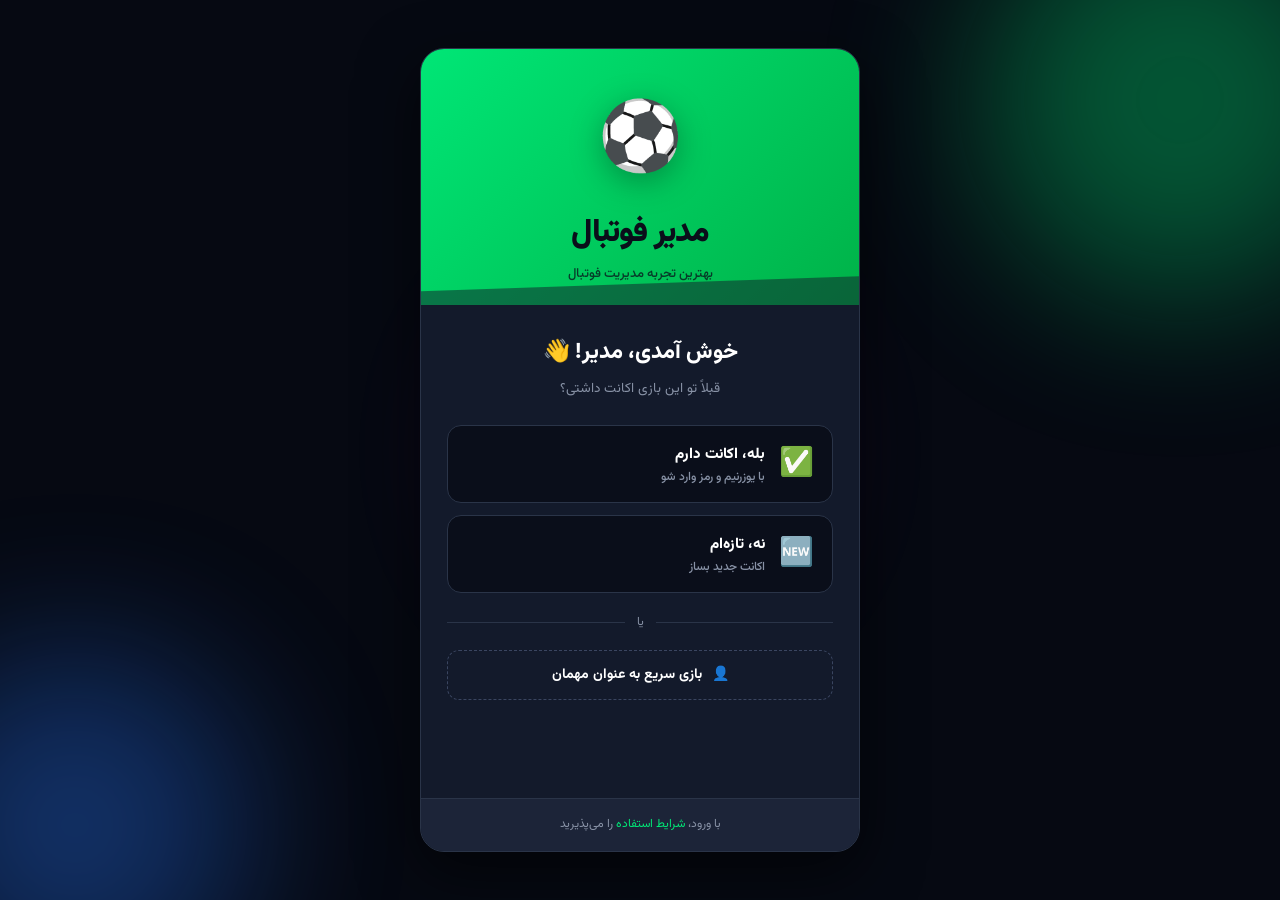
==== commit 0238febb: "Update index.html اصلاح" ====
--- a/index.html
+++ b/index.html
@@ -38,7 +38,7 @@
               <span class="choice-icon">✅</span>
               <div class="choice-text">
                 <strong>بله، اکانت دارم</strong>
-                <small>با ایمیل و رمز وارد شو</small>
+                <small>با یوزرنیم و رمز وارد شو</small>
               </div>
             </button>
 
@@ -71,12 +71,12 @@
           <form id="signupForm" class="auth-form">
             <div class="input-group">
               <span class="input-icon">👤</span>
-              <input type="text" id="signupName" placeholder="اسم مدیر" required minlength="2" maxlength="30">
+              <input type="text" id="signupName" placeholder="اسم نمایشی (مثلاً: علی رضایی)" required minlength="2" maxlength="30">
             </div>
 
             <div class="input-group">
-              <span class="input-icon">📧</span>
-              <input type="email" id="signupEmail" placeholder="ایمیل" required autocomplete="email">
+              <span class="input-icon">🆔</span>
+              <input type="text" id="signupUsername" placeholder="یوزرنیم (انگلیسی، مثلاً: ali_2024)" required minlength="3" maxlength="20" pattern="[a-zA-Z0-9_]+">
             </div>
 
             <div class="input-group">
@@ -87,6 +87,10 @@
             <button type="submit" class="primary-btn">
               <span>ساخت اکانت</span>
             </button>
+
+            <p class="input-hint">
+              💡 یوزرنیم فقط می‌تونه شامل حروف انگلیسی، عدد و آندرلاین باشه
+            </p>
           </form>
         </div>
 
@@ -95,12 +99,12 @@
           <button class="back-btn" id="backFromLogin" type="button">→ بازگشت</button>
           
           <h2>خوش برگشتی! 👋</h2>
-          <p class="login-desc">با ایمیل و رمزت وارد شو</p>
+          <p class="login-desc">با یوزرنیم و رمزت وارد شو</p>
 
           <form id="loginForm" class="auth-form">
             <div class="input-group">
-              <span class="input-icon">📧</span>
-              <input type="email" id="loginEmail" placeholder="ایمیل" required autocomplete="email">
+              <span class="input-icon">🆔</span>
+              <input type="text" id="loginUsername" placeholder="یوزرنیم" required autocomplete="username">
             </div>
 
             <div class="input-group">
@@ -124,7 +128,7 @@
           <form id="guestForm" class="auth-form">
             <div class="input-group">
               <span class="input-icon">👤</span>
-              <input type="text" id="guestName" placeholder="اسم مدیر (مثلاً: علی)" required minlength="2" maxlength="20">
+              <input type="text" id="guestName" placeholder="اسمت (مثلاً: علی)" required minlength="2" maxlength="20">
             </div>
 
             <button type="submit" class="primary-btn">
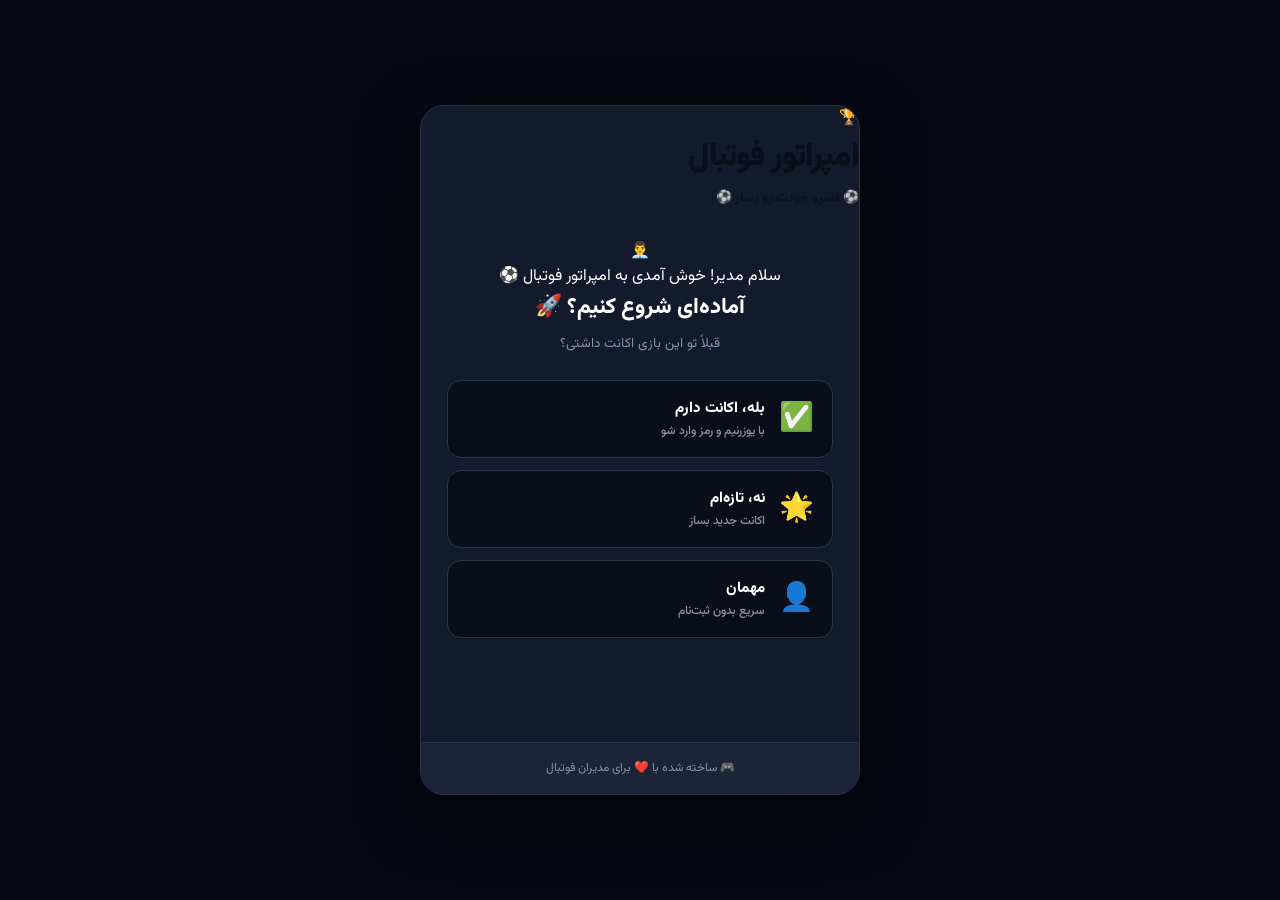
==== commit 4f172a23: "Update index.html اصلاح" ====
--- a/index.html
+++ b/index.html
@@ -3,34 +3,44 @@
 <head>
   <meta charset="UTF-8">
   <meta name="viewport" content="width=device-width, initial-scale=1.0">
-  <title>ورود | مدیر فوتبال</title>
+  <title>امپراتور فوتبال</title>
   <link rel="preconnect" href="https://fonts.googleapis.com">
   <link rel="preconnect" href="https://fonts.gstatic.com" crossorigin>
-  <link href="https://fonts.googleapis.com/css2?family=Vazirmatn:wght@400;500;700;900&display=swap" rel="stylesheet">
+  <link href="https://fonts.googleapis.com/css2?family=Vazirmatn:wght@400;500;700;800;900&display=swap" rel="stylesheet">
   <link rel="stylesheet" href="css/style.css">
 </head>
 <body class="login-page">
 
-  <div class="bg-animation">
-    <div class="circle circle-1"></div>
-    <div class="circle circle-2"></div>
-    <div class="circle circle-3"></div>
+  <!-- پس‌زمینه رنگی -->
+  <div class="bg-blobs">
+    <div class="blob blob-1"></div>
+    <div class="blob blob-2"></div>
+    <div class="blob blob-3"></div>
   </div>
 
   <div class="login-container">
     <div class="login-card">
-      
-      <div class="logo-section">
-        <div class="logo-icon">⚽</div>
-        <h1 class="game-title">مدیر فوتبال</h1>
-        <p class="game-subtitle">بهترین تجربه مدیریت فوتبال</p>
+
+      <!-- هدر با لوگو -->
+      <div class="login-header">
+        <div class="trophy-icon">🏆</div>
+        <h1 class="game-title">امپراتور فوتبال</h1>
+        <p class="game-subtitle">⚽ قلمرو خودت رو بساز ⚽</p>
       </div>
 
       <div class="login-body">
 
+        <!-- مربی خوش‌آمدگو -->
+        <div class="coach-welcome">
+          <div class="coach-avatar">👨‍💼</div>
+          <div class="speech-bubble">
+            <p id="coachMessage">سلام مدیر! خوش آمدی به امپراتور فوتبال ⚽</p>
+          </div>
+        </div>
+
         <!-- صفحه ۱: انتخاب -->
         <div id="welcomeStep" class="auth-step">
-          <h2>خوش آمدی، مدیر! 👋</h2>
+          <h2>آماده‌ای شروع کنیم؟ 🚀</h2>
           <p class="login-desc">قبلاً تو این بازی اکانت داشتی؟</p>
 
           <div class="choice-buttons">
@@ -43,30 +53,29 @@
             </button>
 
             <button class="choice-btn choice-no" id="noAccountBtn" type="button">
-              <span class="choice-icon">🆕</span>
+              <span class="choice-icon">🌟</span>
               <div class="choice-text">
                 <strong>نه، تازه‌ام</strong>
                 <small>اکانت جدید بساز</small>
               </div>
             </button>
+
+            <button class="choice-btn choice-guest" id="guestLoginBtn" type="button">
+              <span class="choice-icon">👤</span>
+              <div class="choice-text">
+                <strong>مهمان</strong>
+                <small>سریع بدون ثبت‌نام</small>
+              </div>
+            </button>
           </div>
-
-          <div class="divider">
-            <span>یا</span>
-          </div>
-
-          <button id="guestLoginBtn" class="social-btn guest-btn" type="button">
-            <span class="guest-icon">👤</span>
-            <span>بازی سریع به عنوان مهمان</span>
-          </button>
         </div>
 
         <!-- صفحه ۲: ثبت‌نام -->
         <div id="signupStep" class="auth-step" style="display: none;">
           <button class="back-btn" id="backFromSignup" type="button">→ بازگشت</button>
-          
-          <h2>ساخت اکانت جدید ⚽</h2>
-          <p class="login-desc">اطلاعاتت رو وارد کن</p>
+
+          <h2>ساخت اکانت جدید 🌟</h2>
+          <p class="login-desc">یه امپراتور جدید متولد می‌شه!</p>
 
           <form id="signupForm" class="auth-form">
             <div class="input-group">
@@ -76,7 +85,7 @@
 
             <div class="input-group">
               <span class="input-icon">🆔</span>
-              <input type="text" id="signupUsername" placeholder="یوزرنیم (انگلیسی، مثلاً: ali_2024)" required minlength="3" maxlength="20" pattern="[a-zA-Z0-9_]+">
+              <input type="text" id="signupUsername" placeholder="یوزرنیم انگلیسی (مثلاً: ali_2024)" required minlength="3" maxlength="20" pattern="[a-zA-Z0-9_]+">
             </div>
 
             <div class="input-group">
@@ -85,11 +94,11 @@
             </div>
 
             <button type="submit" class="primary-btn">
-              <span>ساخت اکانت</span>
+              <span>🌟 ساخت اکانت</span>
             </button>
 
             <p class="input-hint">
-              💡 یوزرنیم فقط می‌تونه شامل حروف انگلیسی، عدد و آندرلاین باشه
+              💡 یوزرنیم فقط حروف انگلیسی، عدد و _ (آندرلاین)
             </p>
           </form>
         </div>
@@ -97,8 +106,8 @@
         <!-- صفحه ۳: ورود -->
         <div id="loginStep" class="auth-step" style="display: none;">
           <button class="back-btn" id="backFromLogin" type="button">→ بازگشت</button>
-          
-          <h2>خوش برگشتی! 👋</h2>
+
+          <h2>خوش برگشتی، امپراتور! 👑</h2>
           <p class="login-desc">با یوزرنیم و رمزت وارد شو</p>
 
           <form id="loginForm" class="auth-form">
@@ -113,7 +122,7 @@
             </div>
 
             <button type="submit" class="primary-btn">
-              <span>ورود به بازی</span>
+              <span>👑 ورود به قلمرو</span>
             </button>
           </form>
         </div>
@@ -121,9 +130,9 @@
         <!-- صفحه ۴: مهمان -->
         <div id="guestStep" class="auth-step" style="display: none;">
           <button class="back-btn" id="backFromGuest" type="button">→ بازگشت</button>
-          
+
           <h2>خوش اومدی، مهمان! 👤</h2>
-          <p class="login-desc">اسمت رو بگو تا بازی رو شروع کنیم</p>
+          <p class="login-desc">اسمت رو بگو تا شروع کنیم</p>
 
           <form id="guestForm" class="auth-form">
             <div class="input-group">
@@ -132,12 +141,12 @@
             </div>
 
             <button type="submit" class="primary-btn">
-              <span>شروع بازی</span>
+              <span>🚀 شروع بازی</span>
             </button>
           </form>
 
           <div class="guest-warning">
-            ⚠️ پیشرفت مهمان فقط روی همین دستگاه ذخیره می‌شه. برای ذخیره دائمی، بعداً اکانت بساز!
+            💡 پیشرفت مهمان فقط روی همین دستگاه ذخیره می‌شه. برای ذخیره دائمی، اکانت بساز!
           </div>
         </div>
 
@@ -146,7 +155,7 @@
       </div>
 
       <div class="login-footer">
-        <p>با ورود، <a href="#" class="link">شرایط استفاده</a> را می‌پذیرید</p>
+        <p>🎮 ساخته شده با ❤️ برای مدیران فوتبال</p>
       </div>
 
     </div>
--- a/css/style.css
+++ b/css/style.css
@@ -762,3 +762,15 @@
   from { opacity: 0; transform: translateY(10px); }
   to { opacity: 1; transform: translateY(0); }
    }
+/* راهنمای زیر فیلد */
+.input-hint {
+  margin-top: 12px;
+  padding: 10px 12px;
+  background: rgba(41, 121, 255, 0.08);
+  border: 1px solid rgba(41, 121, 255, 0.2);
+  border-radius: 10px;
+  font-size: 11.5px;
+  color: #5e9eff;
+  line-height: 1.6;
+  text-align: right;
+}
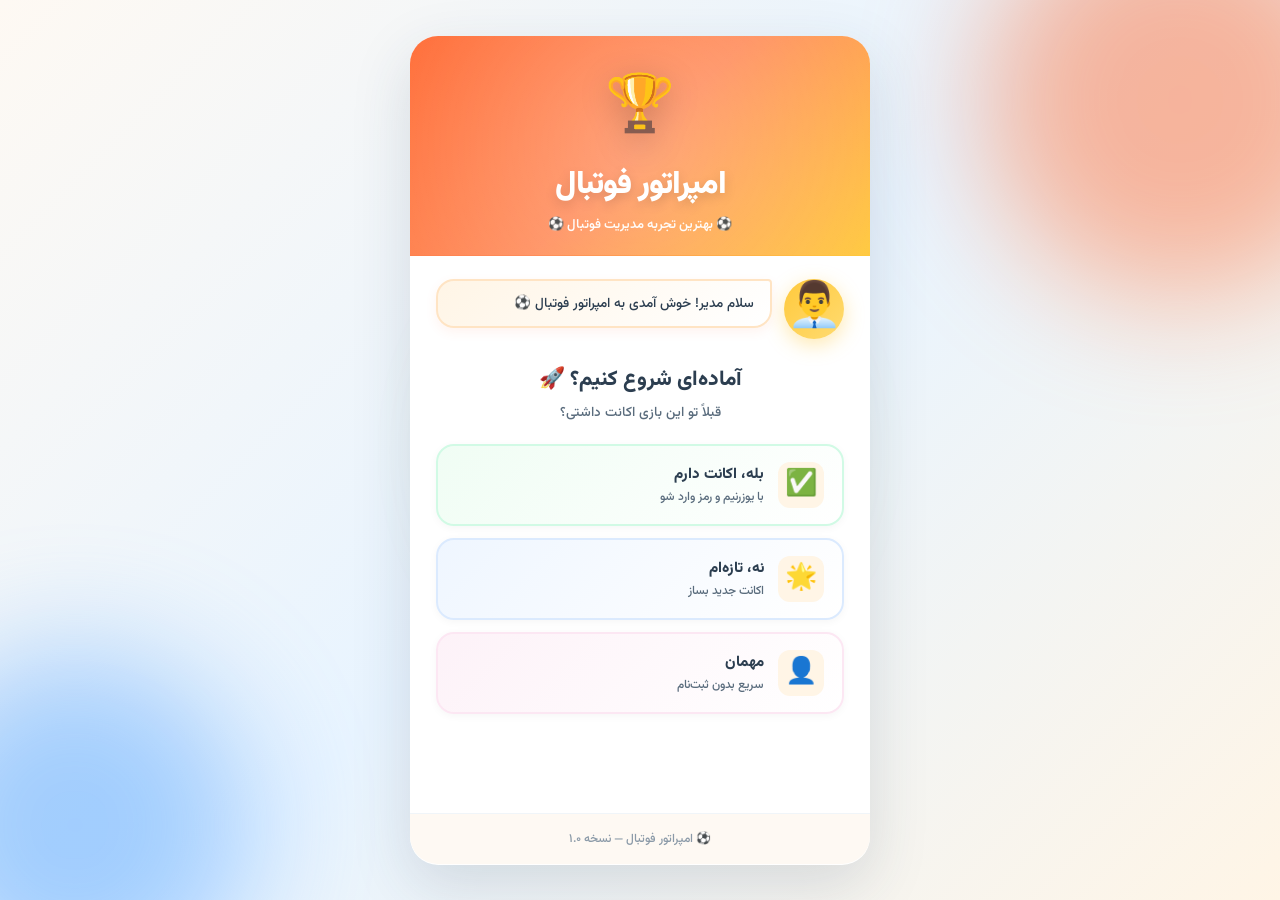
==== commit a29a6de5: "Update index.html جدید" ====
--- a/index.html
+++ b/index.html
@@ -16,6 +16,7 @@
     <div class="blob blob-1"></div>
     <div class="blob blob-2"></div>
     <div class="blob blob-3"></div>
+    <div class="blob blob-4"></div>
   </div>
 
   <div class="login-container">
@@ -25,7 +26,7 @@
       <div class="login-header">
         <div class="trophy-icon">🏆</div>
         <h1 class="game-title">امپراتور فوتبال</h1>
-        <p class="game-subtitle">⚽ قلمرو خودت رو بساز ⚽</p>
+        <p class="game-subtitle">⚽ بهترین تجربه مدیریت فوتبال ⚽</p>
       </div>
 
       <div class="login-body">
@@ -75,7 +76,7 @@
           <button class="back-btn" id="backFromSignup" type="button">→ بازگشت</button>
 
           <h2>ساخت اکانت جدید 🌟</h2>
-          <p class="login-desc">یه امپراتور جدید متولد می‌شه!</p>
+          <p class="login-desc">یه مدیر جدید به لیگ اضافه می‌شه!</p>
 
           <form id="signupForm" class="auth-form">
             <div class="input-group">
@@ -107,7 +108,7 @@
         <div id="loginStep" class="auth-step" style="display: none;">
           <button class="back-btn" id="backFromLogin" type="button">→ بازگشت</button>
 
-          <h2>خوش برگشتی، امپراتور! 👑</h2>
+          <h2>خوش برگشتی، مدیر! 👋</h2>
           <p class="login-desc">با یوزرنیم و رمزت وارد شو</p>
 
           <form id="loginForm" class="auth-form">
@@ -122,7 +123,7 @@
             </div>
 
             <button type="submit" class="primary-btn">
-              <span>👑 ورود به قلمرو</span>
+              <span>⚽ ورود به بازی</span>
             </button>
           </form>
         </div>
@@ -155,7 +156,7 @@
       </div>
 
       <div class="login-footer">
-        <p>🎮 ساخته شده با ❤️ برای مدیران فوتبال</p>
+        <p>⚽ امپراتور فوتبال — نسخه ۱.۰</p>
       </div>
 
     </div>
--- a/css/style.css
+++ b/css/style.css
@@ -1,5 +1,5 @@
 /* ====================================================
-   مدیر فوتبال - استایل کامل
+   امپراتور فوتبال - استایل روشن و جذاب
    ==================================================== */
 
 * {
@@ -10,46 +10,57 @@
 }
 
 :root {
-  --primary: #00e676;
-  --primary-dark: #00c853;
-  --primary-glow: rgba(0, 230, 118, 0.3);
-  
-  --danger: #ff3d3d;
-  --danger-glow: rgba(255, 61, 61, 0.3);
-  
-  --warning: #ffb300;
-  --warning-glow: rgba(255, 179, 0, 0.3);
-  
-  --gold: #ffc107;
-  --silver: #b0bec5;
-  --bronze: #cd7f32;
-  
-  --bg-dark: #0a0e1a;
-  --bg-darker: #060912;
-  --bg-card: #131a2b;
-  --bg-card-light: #1c2438;
-  --bg-hover: #252f47;
-  
-  --text: #ffffff;
-  --text-dim: #8892a6;
-  --text-dark: #0a0e1a;
-  
-  --border: #2a3448;
-  --border-light: #3a4560;
-  
-  --shadow-sm: 0 2px 8px rgba(0, 0, 0, 0.3);
-  --shadow-md: 0 4px 16px rgba(0, 0, 0, 0.4);
-  --shadow-lg: 0 20px 60px rgba(0, 0, 0, 0.6);
-  --shadow-glow: 0 0 30px var(--primary-glow);
-  
-  --transition: all 0.2s cubic-bezier(0.4, 0, 0.2, 1);
+  /* رنگ‌های روشن و شاد */
+  --bg-light: #fef9f3;
+  --bg-white: #ffffff;
+  --bg-sky: #e8f4ff;
+  --bg-cream: #fff5e6;
+  
+  --primary: #ff6b35;        /* نارنجی */
+  --primary-light: #ff8c5a;
+  --primary-dark: #e54a14;
+  
+  --secondary: #4a9eff;      /* آبی */
+  --secondary-light: #7ab8ff;
+  --secondary-dark: #1e7de0;
+  
+  --accent: #7ed957;         /* سبز روشن */
+  --accent-light: #a5e882;
+  --accent-dark: #5cbd3a;
+  
+  --gold: #ffc93c;           /* طلایی */
+  --gold-light: #ffdb70;
+  
+  --pink: #ff6b9d;           /* صورتی */
+  --purple: #a855f7;         /* بنفش */
+  
+  --text: #2c3e50;
+  --text-light: #5a6c7d;
+  --text-muted: #8b9aa8;
+  
+  --danger: #ef4444;
+  --danger-light: #fee2e2;
+  
+  --success: #22c55e;
+  --success-light: #dcfce7;
+  
+  --border: #e8eef3;
+  --border-light: #f0f5f9;
+  
+  /* سایه‌های نرم */
+  --shadow-sm: 0 2px 8px rgba(255, 107, 53, 0.08);
+  --shadow-md: 0 8px 24px rgba(255, 107, 53, 0.12);
+  --shadow-lg: 0 20px 60px rgba(44, 62, 80, 0.15);
+  --shadow-glow: 0 0 30px rgba(255, 107, 53, 0.3);
+  
+  --transition: all 0.3s cubic-bezier(0.34, 1.56, 0.64, 1);
 }
 
 html { scroll-behavior: smooth; }
 
 body {
   font-family: 'Vazirmatn', -apple-system, BlinkMacSystemFont, sans-serif;
-  background: var(--bg-dark);
+  background: var(--bg-light);
   color: var(--text);
   min-height: 100vh;
   line-height: 1.6;
@@ -68,11 +79,12 @@
   padding: 20px;
   position: relative;
   overflow: hidden;
-  background: var(--bg-darker);
   min-height: 100vh;
-}
-
-.bg-animation {
+  background: linear-gradient(135deg, #fef9f3 0%, #e8f4ff 50%, #fff5e6 100%);
+}
+
+/* حباب‌های رنگی پس‌زمینه */
+.bg-blobs {
   position: fixed;
   inset: 0;
   z-index: 0;
@@ -80,138 +92,200 @@
   pointer-events: none;
 }
 
-.circle {
+.blob {
   position: absolute;
   border-radius: 50%;
-  filter: blur(80px);
-  opacity: 0.35;
-  animation: floatCircle 20s infinite ease-in-out;
-}
-
-.circle-1 {
+  filter: blur(60px);
+  opacity: 0.5;
+  animation: floatBlob 15s infinite ease-in-out;
+}
+
+.blob-1 {
   width: 400px; height: 400px;
-  background: var(--primary);
+  background: radial-gradient(circle, #ff6b35, #ff8c5a);
   top: -100px; right: -100px;
-}
-
-.circle-2 {
+  animation-delay: 0s;
+}
+
+.blob-2 {
   width: 350px; height: 350px;
-  background: #2979ff;
+  background: radial-gradient(circle, #4a9eff, #7ab8ff);
   bottom: -100px; left: -100px;
-  animation-delay: -7s;
-}
-
-.circle-3 {
+  animation-delay: -5s;
+}
+
+.blob-3 {
   width: 300px; height: 300px;
-  background: #d500f9;
+  background: radial-gradient(circle, #7ed957, #a5e882);
   top: 50%; left: 50%;
   transform: translate(-50%, -50%);
-  animation-delay: -14s;
-  opacity: 0.15;
-}
-
-@keyframes floatCircle {
+  animation-delay: -10s;
+  opacity: 0.3;
+}
+
+@keyframes floatBlob {
   0%, 100% { transform: translate(0, 0) scale(1); }
-  33% { transform: translate(50px, -50px) scale(1.1); }
+  33% { transform: translate(50px, -50px) scale(1.15); }
   66% { transform: translate(-50px, 50px) scale(0.9); }
 }
 
 .login-container {
   width: 100%;
-  max-width: 440px;
+  max-width: 460px;
   position: relative;
   z-index: 1;
 }
 
 .login-card {
-  background: var(--bg-card);
-  border-radius: 24px;
+  background: var(--bg-white);
+  border-radius: 28px;
   overflow: hidden;
   box-shadow: var(--shadow-lg);
-  border: 1px solid var(--border);
-  animation: slideUp 0.6s cubic-bezier(0.16, 1, 0.3, 1);
+  animation: slideUp 0.6s cubic-bezier(0.34, 1.56, 0.64, 1);
 }
 
 @keyframes slideUp {
-  from { opacity: 0; transform: translateY(30px); }
-  to { opacity: 1; transform: translateY(0); }
-}
-
-.logo-section {
+  from { opacity: 0; transform: translateY(40px) scale(0.95); }
+  to { opacity: 1; transform: translateY(0) scale(1); }
+}
+
+/* هدر با لوگو */
+.login-header {
   text-align: center;
-  padding: 40px 20px 20px;
-  background: linear-gradient(135deg, var(--primary) 0%, #00b248 100%);
+  padding: 28px 20px 20px;
+  background: linear-gradient(135deg, #ff6b35 0%, #ff8c5a 50%, #ffc93c 100%);
   position: relative;
-}
-
-.logo-section::after {
+  overflow: hidden;
+}
+
+.login-header::before {
   content: '';
   position: absolute;
-  bottom: -1px; left: 0; right: 0;
-  height: 30px;
-  background: var(--bg-card);
-  clip-path: polygon(0 100%, 100% 100%, 100% 0, 0 50%);
-  opacity: 0.5;
-}
-
-.logo-icon {
-  font-size: 68px;
-  margin-bottom: 10px;
-  animation: bounce 2s infinite ease-in-out;
-  filter: drop-shadow(0 8px 16px rgba(0, 0, 0, 0.3));
+  top: -50%; right: -50%;
+  width: 200%; height: 200%;
+  background: radial-gradient(circle, rgba(255,255,255,0.2), transparent 60%);
+  animation: shimmer 8s infinite linear;
+}
+
+@keyframes shimmer {
+  from { transform: rotate(0deg); }
+  to { transform: rotate(360deg); }
+}
+
+.trophy-icon {
+  font-size: 56px;
+  margin-bottom: 6px;
+  animation: bounce 2s infinite;
+  filter: drop-shadow(0 8px 16px rgba(0, 0, 0, 0.2));
+  position: relative;
+  z-index: 1;
 }
 
 @keyframes bounce {
   0%, 100% { transform: translateY(0) rotate(-5deg); }
-  50% { transform: translateY(-12px) rotate(5deg); }
+  50% { transform: translateY(-10px) rotate(5deg); }
 }
 
 .game-title {
   font-size: 32px;
   font-weight: 900;
-  color: var(--text-dark);
-  margin-bottom: 5px;
+  color: #ffffff;
+  margin-bottom: 4px;
   letter-spacing: -1px;
+  text-shadow: 0 4px 12px rgba(0, 0, 0, 0.15);
+  position: relative;
+  z-index: 1;
 }
 
 .game-subtitle {
   font-size: 13px;
-  color: var(--text-dark);
-  opacity: 0.75;
+  color: rgba(255, 255, 255, 0.95);
+  font-weight: 600;
+  position: relative;
+  z-index: 1;
+}
+
+/* بدنه */
+.login-body {
+  padding: 24px 26px 30px;
+}
+
+/* مربی خوش‌آمدگو */
+.coach-welcome {
+  display: flex;
+  align-items: flex-start;
+  gap: 12px;
+  margin-bottom: 24px;
+  animation: fadeIn 0.6s ease-out 0.2s both;
+}
+
+.coach-avatar {
+  font-size: 44px;
+  flex-shrink: 0;
+  width: 60px;
+  height: 60px;
+  display: flex;
+  align-items: center;
+  justify-content: center;
+  background: linear-gradient(135deg, #ffc93c, #ffdb70);
+  border-radius: 50%;
+  box-shadow: 0 6px 20px rgba(255, 201, 60, 0.4);
+  animation: wave 3s infinite;
+}
+
+@keyframes wave {
+  0%, 90%, 100% { transform: rotate(0deg); }
+  92% { transform: rotate(-15deg); }
+  94% { transform: rotate(15deg); }
+  96% { transform: rotate(-10deg); }
+  98% { transform: rotate(10deg); }
+}
+
+.speech-bubble {
+  flex: 1;
+  background: linear-gradient(135deg, #fff5e6, #fff);
+  border: 2px solid #ffe4c4;
+  border-radius: 18px;
+  border-top-right-radius: 4px;
+  padding: 12px 16px;
+  position: relative;
+  box-shadow: 0 4px 12px rgba(255, 107, 53, 0.08);
+}
+
+.speech-bubble p {
+  font-size: 13.5px;
+  color: var(--text);
+  line-height: 1.6;
+  margin: 0;
   font-weight: 500;
 }
 
-.login-body {
-  padding: 30px 26px;
-  text-align: center;
-}
-
+/* صفحه‌های auth */
 .auth-step {
   animation: fadeIn 0.4s ease-out;
+  text-align: center;
 }
 
 .auth-step h2 {
-  font-size: 22px;
+  font-size: 21px;
   font-weight: 800;
-  margin-bottom: 8px;
+  margin-bottom: 6px;
+  color: var(--text);
 }
 
 .login-desc {
-  color: var(--text-dim);
+  color: var(--text-light);
   font-size: 13.5px;
-  margin-bottom: 24px;
-  line-height: 1.7;
-}
-
-/* ====================================================
-   دکمه‌های انتخاب (بله/خیر)
-   ==================================================== */
-
+  margin-bottom: 20px;
+  line-height: 1.6;
+  font-weight: 500;
+}
+
+/* دکمه‌های انتخاب */
 .choice-buttons {
   display: flex;
   flex-direction: column;
   gap: 12px;
-  margin-bottom: 20px;
 }
 
 .choice-btn {
@@ -220,35 +294,61 @@
   align-items: center;
   gap: 14px;
   padding: 16px 18px;
-  background: var(--bg-dark);
-  border: 1.5px solid var(--border);
-  border-radius: 14px;
+  background: var(--bg-white);
+  border: 2px solid var(--border);
+  border-radius: 18px;
   font-family: inherit;
   cursor: pointer;
   transition: var(--transition);
   text-align: right;
   color: var(--text);
+  box-shadow: 0 2px 8px rgba(0, 0, 0, 0.04);
 }
 
 .choice-btn:hover {
-  transform: translateY(-2px);
+  transform: translateY(-3px) scale(1.02);
+}
+
+.choice-btn.choice-yes {
+  border-color: #d1fae5;
+  background: linear-gradient(135deg, #f0fdf4, #ffffff);
 }
 
 .choice-btn.choice-yes:hover {
-  border-color: var(--primary);
-  background: rgba(0, 230, 118, 0.05);
-  box-shadow: 0 8px 24px var(--primary-glow);
+  border-color: var(--success);
+  box-shadow: 0 10px 30px rgba(34, 197, 94, 0.25);
+}
+
+.choice-btn.choice-no {
+  border-color: #dbeafe;
+  background: linear-gradient(135deg, #eff6ff, #ffffff);
 }
 
 .choice-btn.choice-no:hover {
-  border-color: #2979ff;
-  background: rgba(41, 121, 255, 0.05);
-  box-shadow: 0 8px 24px rgba(41, 121, 255, 0.3);
+  border-color: var(--secondary);
+  box-shadow: 0 10px 30px rgba(74, 158, 255, 0.25);
+}
+
+.choice-btn.choice-guest {
+  border-color: #fce7f3;
+  background: linear-gradient(135deg, #fdf2f8, #ffffff);
+}
+
+.choice-btn.choice-guest:hover {
+  border-color: var(--pink);
+  box-shadow: 0 10px 30px rgba(255, 107, 157, 0.25);
 }
 
 .choice-icon {
-  font-size: 28px;
+  font-size: 26px;
   flex-shrink: 0;
+  width: 46px;
+  height: 46px;
+  display: flex;
+  align-items: center;
+  justify-content: center;
+  background: var(--bg-cream);
+  border-radius: 12px;
 }
 
 .choice-text {
@@ -265,36 +365,32 @@
 .choice-text small {
   display: block;
   font-size: 12px;
-  color: var(--text-dim);
+  color: var(--text-light);
   font-weight: 500;
 }
 
-/* ====================================================
-   دکمه بازگشت
-   ==================================================== */
-
+/* دکمه بازگشت */
 .back-btn {
   background: transparent;
   border: none;
-  color: var(--text-dim);
+  color: var(--text-light);
   font-family: inherit;
   font-size: 13px;
-  font-weight: 600;
+  font-weight: 700;
   cursor: pointer;
-  padding: 4px 0;
+  padding: 6px 10px;
   margin-bottom: 12px;
   transition: var(--transition);
   display: inline-block;
+  border-radius: 8px;
 }
 
 .back-btn:hover {
   color: var(--primary);
-}
-
-/* ====================================================
-   فرم‌ها
-   ==================================================== */
-
+  background: var(--bg-cream);
+}
+
+/* فرم‌ها */
 .auth-form {
   text-align: right;
 }
@@ -306,52 +402,54 @@
 
 .input-group .input-icon {
   position: absolute;
-  right: 14px;
+  right: 16px;
   top: 50%;
   transform: translateY(-50%);
-  font-size: 16px;
-  opacity: 0.6;
+  font-size: 18px;
   pointer-events: none;
+  z-index: 2;
 }
 
 .input-group input {
   width: 100%;
-  background: var(--bg-dark);
-  border: 1.5px solid var(--border);
-  border-radius: 12px;
-  padding: 14px 44px 14px 16px;
+  background: var(--bg-light);
+  border: 2px solid var(--border);
+  border-radius: 14px;
+  padding: 15px 48px 15px 18px;
   font-family: inherit;
   font-size: 14px;
   color: var(--text);
   transition: var(--transition);
   outline: none;
+  font-weight: 500;
 }
 
 .input-group input::placeholder {
-  color: var(--text-dim);
-  opacity: 0.6;
+  color: var(--text-muted);
+  font-weight: 400;
 }
 
 .input-group input:focus {
   border-color: var(--primary);
-  box-shadow: 0 0 0 3px var(--primary-glow);
-  background: var(--bg-card-light);
-}
-
+  background: var(--bg-white);
+  box-shadow: 0 0 0 4px rgba(255, 107, 53, 0.12);
+}
+
+/* دکمه اصلی */
 .primary-btn {
   width: 100%;
-  background: linear-gradient(135deg, var(--primary), var(--primary-dark));
-  color: #0a0e1a;
+  background: linear-gradient(135deg, var(--primary) 0%, var(--primary-light) 100%);
+  color: #ffffff;
   border: none;
-  padding: 15px;
-  border-radius: 12px;
+  padding: 16px;
+  border-radius: 14px;
   font-family: inherit;
   font-size: 15px;
-  font-weight: 900;
+  font-weight: 800;
   cursor: pointer;
-  margin-top: 8px;
+  margin-top: 10px;
   transition: var(--transition);
-  box-shadow: 0 4px 16px var(--primary-glow);
+  box-shadow: 0 6px 20px rgba(255, 107, 53, 0.35);
   position: relative;
   overflow: hidden;
 }
@@ -360,108 +458,70 @@
   content: '';
   position: absolute;
   inset: 0;
-  background: linear-gradient(90deg, transparent, rgba(255,255,255,0.3), transparent);
+  background: linear-gradient(90deg, transparent, rgba(255,255,255,0.4), transparent);
   transform: translateX(-100%);
   transition: transform 0.6s;
 }
 
 .primary-btn:hover {
-  transform: translateY(-2px);
-  box-shadow: 0 8px 24px var(--primary-glow);
+  transform: translateY(-3px);
+  box-shadow: 0 10px 30px rgba(255, 107, 53, 0.45);
 }
 
 .primary-btn:hover::before {
   transform: translateX(100%);
 }
 
-/* ====================================================
-   دکمه‌های اجتماعی
-   ==================================================== */
-
-.social-btn {
-  width: 100%;
-  display: flex;
-  align-items: center;
-  justify-content: center;
-  gap: 10px;
-  padding: 13px 20px;
+.primary-btn:active {
+  transform: translateY(-1px);
+}
+
+/* راهنما */
+.input-hint {
+  margin-top: 12px;
+  padding: 10px 12px;
+  background: linear-gradient(135deg, #fff5e6, #ffffff);
+  border: 1px solid #ffe4c4;
   border-radius: 12px;
-  font-family: inherit;
-  font-size: 14px;
-  font-weight: 700;
-  cursor: pointer;
-  transition: var(--transition);
-  margin-bottom: 10px;
-}
-
-.social-btn.guest-btn {
-  background: transparent;
-  color: var(--text);
-  border: 1.5px dashed var(--border-light);
-}
-
-.social-btn.guest-btn:hover {
-  border-color: var(--primary);
-  color: var(--primary);
-  background: rgba(0, 230, 118, 0.05);
-}
-
-/* ====================================================
-   جداکننده
-   ==================================================== */
-
-.divider {
-  display: flex;
-  align-items: center;
-  gap: 12px;
-  margin: 18px 0;
-  color: var(--text-dim);
-  font-size: 12px;
-}
-
-.divider::before,
-.divider::after {
-  content: '';
-  flex: 1;
-  height: 1px;
-  background: var(--border);
-}
-
-/* ====================================================
-   هشدار مهمان
-   ==================================================== */
-
-.guest-warning {
-  margin-top: 8px;
-  padding: 10px 12px;
-  background: rgba(255, 179, 0, 0.08);
-  border: 1px solid rgba(255, 179, 0, 0.25);
-  border-radius: 10px;
   font-size: 11.5px;
-  color: #ffb300;
+  color: var(--primary-dark);
   line-height: 1.6;
   text-align: right;
-}
-
-/* ====================================================
-   پیام‌ها
-   ==================================================== */
-
+  font-weight: 500;
+}
+
+/* هشدار مهمان */
+.guest-warning {
+  margin-top: 14px;
+  padding: 10px 14px;
+  background: linear-gradient(135deg, #fdf2f8, #fff);
+  border: 1px solid #fbcfe8;
+  border-radius: 12px;
+  font-size: 11.5px;
+  color: #be185d;
+  line-height: 1.6;
+  text-align: right;
+  font-weight: 500;
+}
+
+/* پیام‌ها */
 .error-message {
   color: var(--danger);
   font-size: 13px;
   margin-top: 14px;
   min-height: 20px;
   font-weight: 600;
+  text-align: center;
   animation: shake 0.4s;
 }
 
 .success-message {
-  color: var(--primary);
+  color: var(--success);
   font-size: 13px;
   margin-top: 14px;
   min-height: 20px;
   font-weight: 600;
+  text-align: center;
   animation: fadeIn 0.3s;
 }
 
@@ -471,30 +531,27 @@
   75% { transform: translateX(8px); }
 }
 
+@keyframes fadeIn {
+  from { opacity: 0; transform: translateY(10px); }
+  to { opacity: 1; transform: translateY(0); }
+}
+
+/* فوتر */
 .login-footer {
   padding: 16px;
   text-align: center;
-  color: var(--text-dim);
+  color: var(--text-muted);
   font-size: 12px;
-  border-top: 1px solid var(--border);
-  background: var(--bg-card-light);
-}
-
-.link {
-  color: var(--primary);
-  text-decoration: none;
-}
-
-.link:hover { text-decoration: underline; }
-
-/* ====================================================
-   لودینگ
-   ==================================================== */
-
+  border-top: 1px solid var(--border-light);
+  background: var(--bg-light);
+  font-weight: 500;
+}
+
+/* لودینگ */
 .loading-overlay {
   position: fixed;
   inset: 0;
-  background: rgba(6, 9, 18, 0.95);
+  background: rgba(255, 255, 255, 0.95);
   backdrop-filter: blur(8px);
   display: flex;
   flex-direction: column;
@@ -507,9 +564,9 @@
 .loading-overlay[hidden] { display: none; }
 
 .spinner {
-  width: 50px;
-  height: 50px;
-  border: 4px solid var(--border);
+  width: 56px;
+  height: 56px;
+  border: 5px solid #ffe4c4;
   border-top-color: var(--primary);
   border-radius: 50%;
   animation: spin 0.8s linear infinite;
@@ -518,8 +575,9 @@
 @keyframes spin { to { transform: rotate(360deg); } }
 
 .loading-overlay p {
-  color: var(--text-dim);
+  color: var(--text);
   font-size: 14px;
+  font-weight: 600;
 }
 
 /* ====================================================
@@ -527,10 +585,7 @@
    ==================================================== */
 
 .dashboard-page {
-  background: 
-    radial-gradient(circle at top right, rgba(0, 230, 118, 0.05), transparent 50%),
-    radial-gradient(circle at bottom left, rgba(41, 121, 255, 0.05), transparent 50%),
-    var(--bg-dark);
+  background: linear-gradient(135deg, #fef9f3 0%, #e8f4ff 100%);
 }
 
 .top-bar {
@@ -538,39 +593,40 @@
   align-items: center;
   justify-content: space-between;
   padding: 14px 24px;
-  background: var(--bg-card);
-  border-bottom: 1px solid var(--border);
+  background: var(--bg-white);
+  border-bottom: 2px solid var(--border-light);
   position: sticky;
   top: 0;
   z-index: 100;
   gap: 15px;
   flex-wrap: wrap;
+  box-shadow: 0 2px 12px rgba(0, 0, 0, 0.04);
 }
 
 .user-info {
   display: flex;
   align-items: center;
   gap: 12px;
-  min-width: 0;
 }
 
 .avatar {
   width: 46px;
   height: 46px;
   border-radius: 50%;
-  border: 2px solid var(--primary);
+  border: 3px solid var(--primary);
   object-fit: cover;
-  background: var(--bg-card-light);
+  background: var(--bg-cream);
 }
 
 .user-name {
-  font-weight: 700;
+  font-weight: 800;
   font-size: 15px;
+  color: var(--text);
 }
 
 .user-email {
   font-size: 12px;
-  color: var(--text-dim);
+  color: var(--text-light);
 }
 
 .top-bar-actions {
@@ -584,23 +640,24 @@
   display: flex;
   align-items: center;
   gap: 6px;
-  background: var(--bg-card-light);
-  border: 1px solid var(--border);
-  padding: 6px 12px;
-  border-radius: 10px;
-  font-weight: 700;
+  background: linear-gradient(135deg, #fff5e6, #ffffff);
+  border: 2px solid #ffe4c4;
+  padding: 8px 14px;
+  border-radius: 12px;
+  font-weight: 800;
   font-size: 14px;
+  color: var(--primary-dark);
 }
 
 .logout-btn {
   background: transparent;
   color: var(--danger);
-  border: 1px solid var(--danger);
+  border: 2px solid var(--danger);
   padding: 8px 16px;
-  border-radius: 10px;
+  border-radius: 12px;
   font-family: inherit;
   font-size: 13px;
-  font-weight: 600;
+  font-weight: 700;
   cursor: pointer;
   transition: var(--transition);
 }
@@ -608,6 +665,8 @@
 .logout-btn:hover {
   background: var(--danger);
   color: white;
+  transform: translateY(-2px);
+  box-shadow: 0 6px 20px rgba(239, 68, 68, 0.3);
 }
 
 .dashboard-content {
@@ -623,14 +682,14 @@
   font-size: 26px;
   font-weight: 900;
   margin-bottom: 8px;
-  background: linear-gradient(135deg, #fff, var(--primary));
+  background: linear-gradient(135deg, var(--primary), var(--gold));
   -webkit-background-clip: text;
   -webkit-text-fill-color: transparent;
   background-clip: text;
 }
 
 .welcome-text {
-  color: var(--text-dim);
+  color: var(--text-light);
   line-height: 1.7;
   font-size: 15px;
 }
@@ -643,22 +702,23 @@
 }
 
 .stat-card {
-  background: var(--bg-card);
-  border: 1px solid var(--border);
-  border-radius: 16px;
+  background: var(--bg-white);
+  border: 2px solid var(--border-light);
+  border-radius: 18px;
   padding: 20px 16px;
   text-align: center;
   transition: var(--transition);
+  box-shadow: 0 2px 8px rgba(0, 0, 0, 0.04);
 }
 
 .stat-card:hover {
-  transform: translateY(-4px);
+  transform: translateY(-5px);
   border-color: var(--primary);
-  box-shadow: 0 8px 24px var(--primary-glow);
+  box-shadow: 0 12px 30px rgba(255, 107, 53, 0.15);
 }
 
 .stat-icon {
-  font-size: 30px;
+  font-size: 32px;
   margin-bottom: 8px;
 }
 
@@ -670,25 +730,34 @@
 
 .stat-label {
   font-size: 12px;
-  color: var(--text-dim);
+  color: var(--text-light);
   margin-top: 6px;
+  font-weight: 600;
 }
 
 .coming-soon {
-  background: var(--bg-card);
-  border: 1px dashed var(--border-light);
-  border-radius: 16px;
+  background: linear-gradient(135deg, #ffffff, #fff5e6);
+  border: 2px dashed #ffe4c4;
+  border-radius: 18px;
   padding: 45px 25px;
   text-align: center;
 }
 
-.coming-soon h2 { font-size: 20px; margin-bottom: 10px; }
-.coming-soon p { color: var(--text-dim); font-size: 14px; }
+.coming-soon h2 {
+  font-size: 20px;
+  margin-bottom: 10px;
+  color: var(--text);
+}
+
+.coming-soon p {
+  color: var(--text-light);
+  font-size: 14px;
+}
 
 .guest-banner {
-  background: linear-gradient(135deg, rgba(255, 179, 0, 0.12), rgba(255, 179, 0, 0.05));
-  border: 1px solid rgba(255, 179, 0, 0.4);
-  border-radius: 16px;
+  background: linear-gradient(135deg, #fff5e6, #ffe4c4);
+  border: 2px solid var(--gold);
+  border-radius: 18px;
   padding: 18px;
   margin-bottom: 24px;
 }
@@ -708,34 +777,35 @@
 }
 
 .guest-banner-text strong {
-  color: var(--warning);
+  color: var(--primary-dark);
   font-size: 15px;
   display: block;
   margin-bottom: 4px;
 }
 
 .guest-banner-text p {
-  color: var(--text-dim);
+  color: var(--text-light);
   font-size: 13px;
   margin: 0;
 }
 
 .guest-banner-btn {
-  background: var(--warning);
-  color: #1a1a1a;
+  background: var(--primary);
+  color: white;
   border: none;
   padding: 10px 18px;
-  border-radius: 10px;
+  border-radius: 12px;
   font-family: inherit;
   font-size: 13.5px;
-  font-weight: 700;
+  font-weight: 800;
   cursor: pointer;
   transition: var(--transition);
+  box-shadow: 0 4px 14px rgba(255, 107, 53, 0.3);
 }
 
 .guest-banner-btn:hover {
-  background: #ffc107;
   transform: translateY(-2px);
+  box-shadow: 0 8px 20px rgba(255, 107, 53, 0.4);
 }
 
 /* ====================================================
@@ -743,34 +813,26 @@
    ==================================================== */
 
 @media (max-width: 640px) {
-  .login-body { padding: 24px 20px; }
-  .game-title { font-size: 28px; }
-  .logo-icon { font-size: 58px; }
+  .login-body { padding: 20px 20px 24px; }
+  .game-title { font-size: 26px; }
+  .trophy-icon { font-size: 48px; }
   .top-bar { padding: 12px 16px; }
   .user-email { display: none; }
   .dashboard-content { padding: 24px 16px; }
   .welcome-section h1 { font-size: 22px; }
   .stats-grid { grid-template-columns: repeat(2, 1fr); }
+  .coach-avatar { width: 50px; height: 50px; font-size: 36px; }
+  .speech-bubble { padding: 10px 12px; }
+  .speech-bubble p { font-size: 12.5px; }
 }
 
 ::-webkit-scrollbar { width: 10px; }
-::-webkit-scrollbar-track { background: var(--bg-darker); }
-::-webkit-scrollbar-thumb { background: var(--border); border-radius: 5px; }
-::-webkit-scrollbar-thumb:hover { background: var(--border-light); }
-
-@keyframes fadeIn {
-  from { opacity: 0; transform: translateY(10px); }
-  to { opacity: 1; transform: translateY(0); }
-   }
-/* راهنمای زیر فیلد */
-.input-hint {
-  margin-top: 12px;
-  padding: 10px 12px;
-  background: rgba(41, 121, 255, 0.08);
-  border: 1px solid rgba(41, 121, 255, 0.2);
-  border-radius: 10px;
-  font-size: 11.5px;
-  color: #5e9eff;
-  line-height: 1.6;
-  text-align: right;
-}
+::-webkit-scrollbar-track { background: var(--bg-light); }
+::-webkit-scrollbar-thumb { background: var(--primary-light); border-radius: 5px; }
+::-webkit-scrollbar-thumb:hover { background: var(--primary); }
+
+button:disabled {
+  opacity: 0.6;
+  cursor: not-allowed;
+  transform: none !important;
+     }
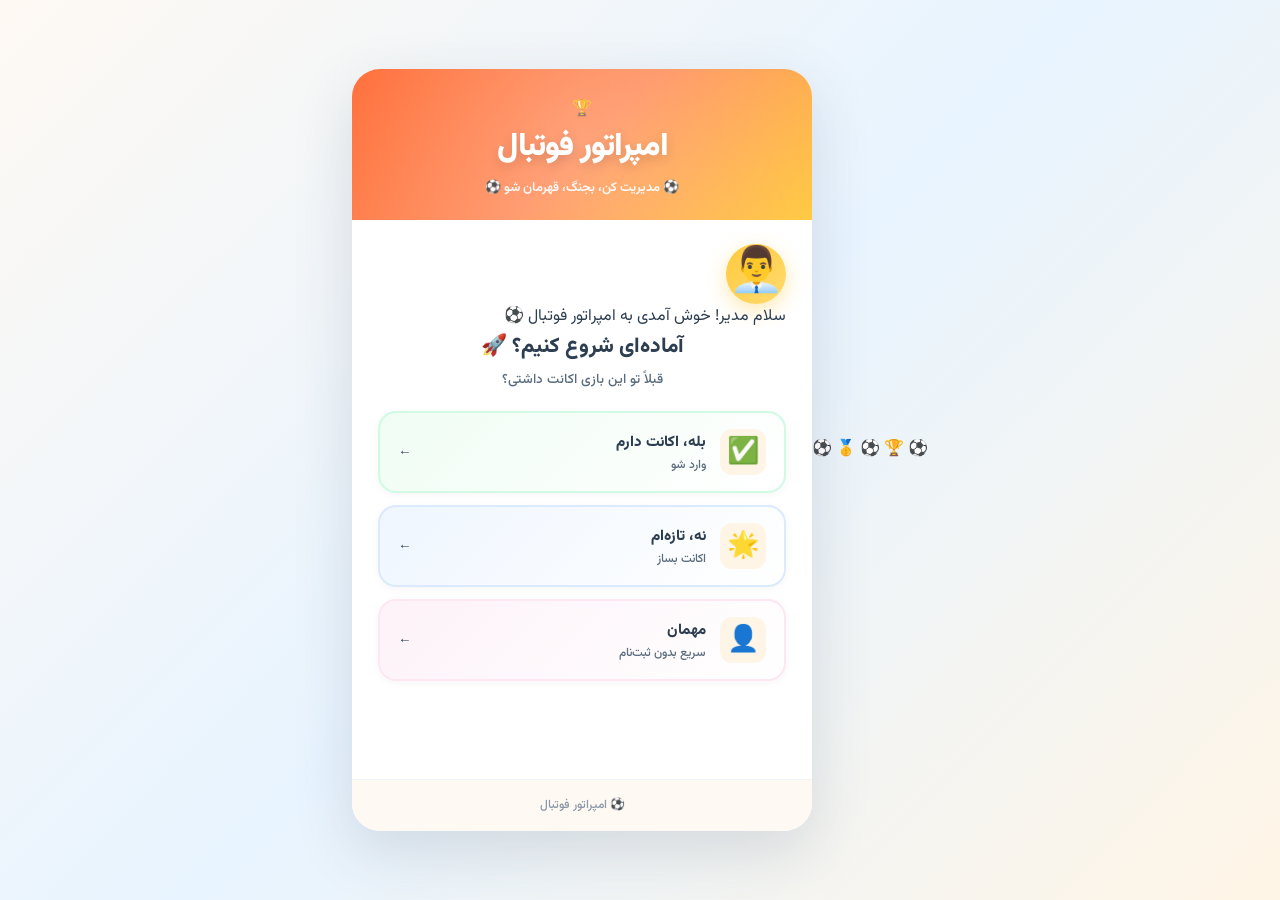
==== commit f4ca7431: "Update index.html" ====
--- a/index.html
+++ b/index.html
@@ -11,35 +11,41 @@
 </head>
 <body class="login-page">
 
-  <!-- پس‌زمینه رنگی -->
-  <div class="bg-blobs">
-    <div class="blob blob-1"></div>
-    <div class="blob blob-2"></div>
-    <div class="blob blob-3"></div>
-    <div class="blob blob-4"></div>
+  <!-- پس‌زمینه گرادیانت رنگی -->
+  <div class="bg-gradient"></div>
+  
+  <!-- توپ‌های شناکن -->
+  <div class="floating-balls">
+    <span class="ball ball-1">⚽</span>
+    <span class="ball ball-2">🏆</span>
+    <span class="ball ball-3">⚽</span>
+    <span class="ball ball-4">🥇</span>
+    <span class="ball ball-5">⚽</span>
   </div>
 
   <div class="login-container">
     <div class="login-card">
 
-      <!-- هدر با لوگو -->
+      <!-- هدر -->
       <div class="login-header">
-        <div class="trophy-icon">🏆</div>
+        <div class="header-badge">🏆</div>
         <h1 class="game-title">امپراتور فوتبال</h1>
-        <p class="game-subtitle">⚽ بهترین تجربه مدیریت فوتبال ⚽</p>
+        <p class="game-subtitle">⚽ مدیریت کن، بجنگ، قهرمان شو ⚽</p>
       </div>
 
       <div class="login-body">
 
-        <!-- مربی خوش‌آمدگو -->
-        <div class="coach-welcome">
-          <div class="coach-avatar">👨‍💼</div>
-          <div class="speech-bubble">
+        <!-- مربی با حباب -->
+        <div class="coach-box">
+          <div class="coach-avatar">
+            <span>👨‍💼</span>
+          </div>
+          <div class="coach-bubble">
             <p id="coachMessage">سلام مدیر! خوش آمدی به امپراتور فوتبال ⚽</p>
           </div>
         </div>
 
-        <!-- صفحه ۱: انتخاب -->
+        <!-- صفحه ۱ -->
         <div id="welcomeStep" class="auth-step">
           <h2>آماده‌ای شروع کنیم؟ 🚀</h2>
           <p class="login-desc">قبلاً تو این بازی اکانت داشتی؟</p>
@@ -49,16 +55,18 @@
               <span class="choice-icon">✅</span>
               <div class="choice-text">
                 <strong>بله، اکانت دارم</strong>
-                <small>با یوزرنیم و رمز وارد شو</small>
+                <small>وارد شو</small>
               </div>
+              <span class="arrow">←</span>
             </button>
 
             <button class="choice-btn choice-no" id="noAccountBtn" type="button">
               <span class="choice-icon">🌟</span>
               <div class="choice-text">
                 <strong>نه، تازه‌ام</strong>
-                <small>اکانت جدید بساز</small>
+                <small>اکانت بساز</small>
               </div>
+              <span class="arrow">←</span>
             </button>
 
             <button class="choice-btn choice-guest" id="guestLoginBtn" type="button">
@@ -67,48 +75,47 @@
                 <strong>مهمان</strong>
                 <small>سریع بدون ثبت‌نام</small>
               </div>
+              <span class="arrow">←</span>
             </button>
           </div>
         </div>
 
         <!-- صفحه ۲: ثبت‌نام -->
         <div id="signupStep" class="auth-step" style="display: none;">
-          <button class="back-btn" id="backFromSignup" type="button">→ بازگشت</button>
+          <button class="back-btn" id="backFromSignup" type="button">← برگشت</button>
 
-          <h2>ساخت اکانت جدید 🌟</h2>
+          <h2>ساخت اکانت 🌟</h2>
           <p class="login-desc">یه مدیر جدید به لیگ اضافه می‌شه!</p>
 
           <form id="signupForm" class="auth-form">
             <div class="input-group">
               <span class="input-icon">👤</span>
-              <input type="text" id="signupName" placeholder="اسم نمایشی (مثلاً: علی رضایی)" required minlength="2" maxlength="30">
+              <input type="text" id="signupName" placeholder="اسم نمایشی" required minlength="2" maxlength="30">
             </div>
 
             <div class="input-group">
               <span class="input-icon">🆔</span>
-              <input type="text" id="signupUsername" placeholder="یوزرنیم انگلیسی (مثلاً: ali_2024)" required minlength="3" maxlength="20" pattern="[a-zA-Z0-9_]+">
+              <input type="text" id="signupUsername" placeholder="یوزرنیم (ali_2024)" required minlength="3" maxlength="20" pattern="[a-zA-Z0-9_]+">
             </div>
 
             <div class="input-group">
               <span class="input-icon">🔒</span>
-              <input type="password" id="signupPassword" placeholder="رمز عبور (حداقل ۶ حرف)" required autocomplete="new-password" minlength="6">
+              <input type="password" id="signupPassword" placeholder="رمز عبور (۶+ حرف)" required autocomplete="new-password" minlength="6">
             </div>
 
             <button type="submit" class="primary-btn">
               <span>🌟 ساخت اکانت</span>
             </button>
 
-            <p class="input-hint">
-              💡 یوزرنیم فقط حروف انگلیسی، عدد و _ (آندرلاین)
-            </p>
+            <p class="input-hint">💡 یوزرنیم: حروف انگلیسی، عدد یا _</p>
           </form>
         </div>
 
         <!-- صفحه ۳: ورود -->
         <div id="loginStep" class="auth-step" style="display: none;">
-          <button class="back-btn" id="backFromLogin" type="button">→ بازگشت</button>
+          <button class="back-btn" id="backFromLogin" type="button">← برگشت</button>
 
-          <h2>خوش برگشتی، مدیر! 👋</h2>
+          <h2>خوش برگشتی! 👋</h2>
           <p class="login-desc">با یوزرنیم و رمزت وارد شو</p>
 
           <form id="loginForm" class="auth-form">
@@ -130,10 +137,10 @@
 
         <!-- صفحه ۴: مهمان -->
         <div id="guestStep" class="auth-step" style="display: none;">
-          <button class="back-btn" id="backFromGuest" type="button">→ بازگشت</button>
+          <button class="back-btn" id="backFromGuest" type="button">← برگشت</button>
 
-          <h2>خوش اومدی، مهمان! 👤</h2>
-          <p class="login-desc">اسمت رو بگو تا شروع کنیم</p>
+          <h2>خوش اومدی مهمان! 👤</h2>
+          <p class="login-desc">اسمت رو بگو</p>
 
           <form id="guestForm" class="auth-form">
             <div class="input-group">
@@ -147,23 +154,25 @@
           </form>
 
           <div class="guest-warning">
-            💡 پیشرفت مهمان فقط روی همین دستگاه ذخیره می‌شه. برای ذخیره دائمی، اکانت بساز!
+            💡 پیشرفت مهمان فقط روی همین دستگاه ذخیره می‌شه
           </div>
         </div>
 
-        <div id="errorMessage" class="error-message" role="alert"></div>
-        <div id="successMessage" class="success-message" role="alert"></div>
+        <div id="errorMessage" class="error-message"></div>
+        <div id="successMessage" class="success-message"></div>
       </div>
 
       <div class="login-footer">
-        <p>⚽ امپراتور فوتبال — نسخه ۱.۰</p>
+        <p>⚽ امپراتور فوتبال</p>
       </div>
 
     </div>
   </div>
 
   <div id="loadingOverlay" class="loading-overlay" hidden>
-    <div class="spinner"></div>
+    <div class="loader">
+      <div class="loader-ball">⚽</div>
+    </div>
     <p id="loadingText">در حال پردازش...</p>
   </div>
 
--- a/css/style.css
+++ b/css/style.css
@@ -16,42 +16,37 @@
   --bg-sky: #e8f4ff;
   --bg-cream: #fff5e6;
   
-  --primary: #ff6b35;        /* نارنجی */
+  --primary: #ff6b35;
   --primary-light: #ff8c5a;
   --primary-dark: #e54a14;
   
-  --secondary: #4a9eff;      /* آبی */
+  --secondary: #4a9eff;
   --secondary-light: #7ab8ff;
   --secondary-dark: #1e7de0;
   
-  --accent: #7ed957;         /* سبز روشن */
+  --accent: #7ed957;
   --accent-light: #a5e882;
   --accent-dark: #5cbd3a;
   
-  --gold: #ffc93c;           /* طلایی */
+  --gold: #ffc93c;
   --gold-light: #ffdb70;
   
-  --pink: #ff6b9d;           /* صورتی */
-  --purple: #a855f7;         /* بنفش */
+  --pink: #ff6b9d;
+  --purple: #a855f7;
   
   --text: #2c3e50;
   --text-light: #5a6c7d;
   --text-muted: #8b9aa8;
   
   --danger: #ef4444;
-  --danger-light: #fee2e2;
-  
   --success: #22c55e;
-  --success-light: #dcfce7;
   
   --border: #e8eef3;
   --border-light: #f0f5f9;
   
-  /* سایه‌های نرم */
   --shadow-sm: 0 2px 8px rgba(255, 107, 53, 0.08);
   --shadow-md: 0 8px 24px rgba(255, 107, 53, 0.12);
   --shadow-lg: 0 20px 60px rgba(44, 62, 80, 0.15);
-  --shadow-glow: 0 0 30px rgba(255, 107, 53, 0.3);
   
   --transition: all 0.3s cubic-bezier(0.34, 1.56, 0.64, 1);
 }
@@ -83,7 +78,6 @@
   background: linear-gradient(135deg, #fef9f3 0%, #e8f4ff 50%, #fff5e6 100%);
 }
 
-/* حباب‌های رنگی پس‌زمینه */
 .bg-blobs {
   position: fixed;
   inset: 0;
@@ -104,7 +98,6 @@
   width: 400px; height: 400px;
   background: radial-gradient(circle, #ff6b35, #ff8c5a);
   top: -100px; right: -100px;
-  animation-delay: 0s;
 }
 
 .blob-2 {
@@ -123,6 +116,14 @@
   opacity: 0.3;
 }
 
+.blob-4 {
+  width: 250px; height: 250px;
+  background: radial-gradient(circle, #ffc93c, #ffdb70);
+  bottom: 20%; right: 10%;
+  animation-delay: -7s;
+  opacity: 0.35;
+}
+
 @keyframes floatBlob {
   0%, 100% { transform: translate(0, 0) scale(1); }
   33% { transform: translate(50px, -50px) scale(1.15); }
@@ -149,10 +150,10 @@
   to { opacity: 1; transform: translateY(0) scale(1); }
 }
 
-/* هدر با لوگو */
+/* هدر */
 .login-header {
   text-align: center;
-  padding: 28px 20px 20px;
+  padding: 28px 20px 22px;
   background: linear-gradient(135deg, #ff6b35 0%, #ff8c5a 50%, #ffc93c 100%);
   position: relative;
   overflow: hidden;
@@ -173,7 +174,7 @@
 }
 
 .trophy-icon {
-  font-size: 56px;
+  font-size: 58px;
   margin-bottom: 6px;
   animation: bounce 2s infinite;
   filter: drop-shadow(0 8px 16px rgba(0, 0, 0, 0.2));
@@ -210,7 +211,7 @@
   padding: 24px 26px 30px;
 }
 
-/* مربی خوش‌آمدگو */
+/* مربی */
 .coach-welcome {
   display: flex;
   align-items: flex-start;
@@ -248,7 +249,6 @@
   border-radius: 18px;
   border-top-right-radius: 4px;
   padding: 12px 16px;
-  position: relative;
   box-shadow: 0 4px 12px rgba(255, 107, 53, 0.08);
 }
 
@@ -258,6 +258,7 @@
   line-height: 1.6;
   margin: 0;
   font-weight: 500;
+  transition: opacity 0.2s;
 }
 
 /* صفحه‌های auth */
@@ -835,4 +836,4 @@
   opacity: 0.6;
   cursor: not-allowed;
   transform: none !important;
-     }
+}
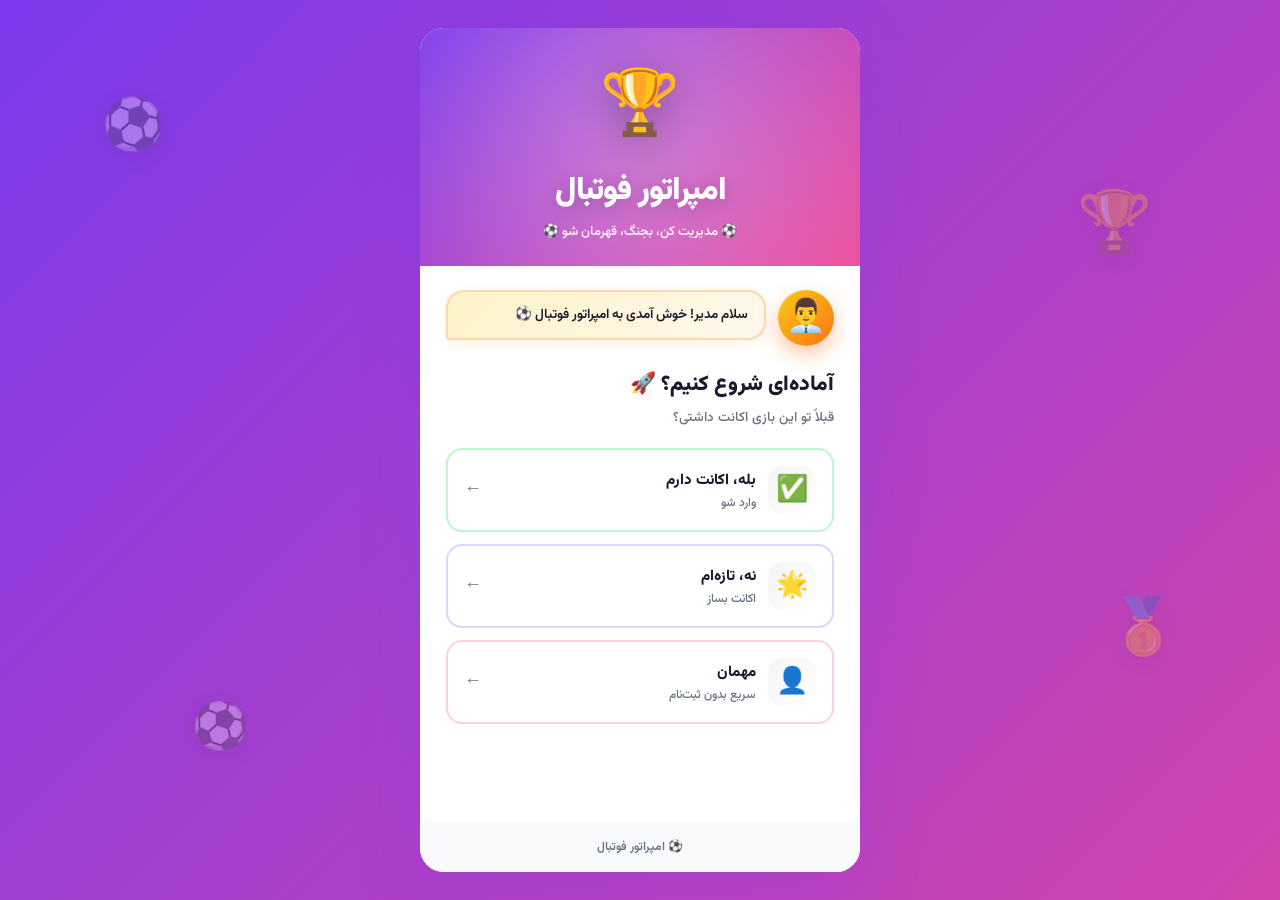
==== commit 3f1bdfb5: "Update index.html" ====
--- a/index.html
+++ b/index.html
@@ -2,16 +2,30 @@
 <html lang="fa" dir="rtl">
 <head>
   <meta charset="UTF-8">
-  <meta name="viewport" content="width=device-width, initial-scale=1.0">
+  <meta name="viewport" content="width=device-width, initial-scale=1.0, maximum-scale=1.0, user-scalable=no">
   <title>امپراتور فوتبال</title>
+  
+  <!-- PWA -->
+  <link rel="manifest" href="manifest.json">
+  <meta name="theme-color" content="#7c3aed">
+  <meta name="apple-mobile-web-app-capable" content="yes">
+  <meta name="apple-mobile-web-app-status-bar-style" content="black-translucent">
+  <meta name="apple-mobile-web-app-title" content="امپراتور فوتبال">
+  <link rel="apple-touch-icon" href="icon-192.png">
+  <link rel="icon" type="image/png" sizes="192x192" href="icon-192.png">
+  <link rel="icon" type="image/png" sizes="512x512" href="icon-512.png">
+  
+  <!-- Fonts -->
   <link rel="preconnect" href="https://fonts.googleapis.com">
   <link rel="preconnect" href="https://fonts.gstatic.com" crossorigin>
   <link href="https://fonts.googleapis.com/css2?family=Vazirmatn:wght@400;500;700;800;900&display=swap" rel="stylesheet">
+  
+  <!-- CSS -->
   <link rel="stylesheet" href="css/style.css">
 </head>
 <body class="login-page">
 
-  <!-- پس‌زمینه گرادیانت رنگی -->
+  <!-- پس‌زمینه گرادیانت -->
   <div class="bg-gradient"></div>
   
   <!-- توپ‌های شناکن -->
@@ -170,9 +184,7 @@
   </div>
 
   <div id="loadingOverlay" class="loading-overlay" hidden>
-    <div class="loader">
-      <div class="loader-ball">⚽</div>
-    </div>
+    <div class="loader-ball">⚽</div>
     <p id="loadingText">در حال پردازش...</p>
   </div>
 
--- a/css/style.css
+++ b/css/style.css
@@ -1,5 +1,5 @@
 /* ====================================================
-   امپراتور فوتبال - استایل روشن و جذاب
+   امپراتور فوتبال - طراحی نوجوانانه
    ==================================================== */
 
 * {
@@ -10,55 +10,35 @@
 }
 
 :root {
-  /* رنگ‌های روشن و شاد */
-  --bg-light: #fef9f3;
-  --bg-white: #ffffff;
-  --bg-sky: #e8f4ff;
-  --bg-cream: #fff5e6;
+  --purple: #7c3aed;
+  --purple-light: #a78bfa;
+  --pink: #ec4899;
+  --pink-light: #f472b6;
+  --cyan: #06b6d4;
+  --cyan-light: #22d3ee;
+  --orange: #f97316;
+  --orange-light: #fb923c;
+  --yellow: #facc15;
+  --green: #22c55e;
+  --green-light: #4ade80;
   
-  --primary: #ff6b35;
-  --primary-light: #ff8c5a;
-  --primary-dark: #e54a14;
+  --text: #1a1a2e;
+  --text-light: #6b7280;
+  --white: #ffffff;
   
-  --secondary: #4a9eff;
-  --secondary-light: #7ab8ff;
-  --secondary-dark: #1e7de0;
+  --radius: 24px;
+  --radius-sm: 16px;
   
-  --accent: #7ed957;
-  --accent-light: #a5e882;
-  --accent-dark: #5cbd3a;
-  
-  --gold: #ffc93c;
-  --gold-light: #ffdb70;
-  
-  --pink: #ff6b9d;
-  --purple: #a855f7;
-  
-  --text: #2c3e50;
-  --text-light: #5a6c7d;
-  --text-muted: #8b9aa8;
-  
-  --danger: #ef4444;
-  --success: #22c55e;
-  
-  --border: #e8eef3;
-  --border-light: #f0f5f9;
-  
-  --shadow-sm: 0 2px 8px rgba(255, 107, 53, 0.08);
-  --shadow-md: 0 8px 24px rgba(255, 107, 53, 0.12);
-  --shadow-lg: 0 20px 60px rgba(44, 62, 80, 0.15);
-  
+  --shadow: 0 20px 60px rgba(124, 58, 237, 0.25);
   --transition: all 0.3s cubic-bezier(0.34, 1.56, 0.64, 1);
 }
 
 html { scroll-behavior: smooth; }
 
 body {
-  font-family: 'Vazirmatn', -apple-system, BlinkMacSystemFont, sans-serif;
-  background: var(--bg-light);
+  font-family: 'Vazirmatn', -apple-system, sans-serif;
+  min-height: 100vh;
   color: var(--text);
-  min-height: 100vh;
-  line-height: 1.6;
   overflow-x: hidden;
   -webkit-font-smoothing: antialiased;
 }
@@ -72,89 +52,86 @@
   align-items: center;
   justify-content: center;
   padding: 20px;
+  min-height: 100vh;
   position: relative;
   overflow: hidden;
-  min-height: 100vh;
-  background: linear-gradient(135deg, #fef9f3 0%, #e8f4ff 50%, #fff5e6 100%);
-}
-
-.bg-blobs {
+}
+
+/* پس‌زمینه گرادیانت */
+.bg-gradient {
   position: fixed;
   inset: 0;
+  background: linear-gradient(135deg, 
+    #7c3aed 0%, 
+    #ec4899 33%, 
+    #f97316 66%, 
+    #facc15 100%);
+  background-size: 400% 400%;
+  animation: gradientMove 15s ease infinite;
   z-index: 0;
+}
+
+@keyframes gradientMove {
+  0%, 100% { background-position: 0% 50%; }
+  50% { background-position: 100% 50%; }
+}
+
+/* توپ‌های شناکن */
+.floating-balls {
+  position: fixed;
+  inset: 0;
+  z-index: 1;
+  pointer-events: none;
   overflow: hidden;
-  pointer-events: none;
-}
-
-.blob {
+}
+
+.ball {
   position: absolute;
-  border-radius: 50%;
-  filter: blur(60px);
-  opacity: 0.5;
-  animation: floatBlob 15s infinite ease-in-out;
-}
-
-.blob-1 {
-  width: 400px; height: 400px;
-  background: radial-gradient(circle, #ff6b35, #ff8c5a);
-  top: -100px; right: -100px;
-}
-
-.blob-2 {
-  width: 350px; height: 350px;
-  background: radial-gradient(circle, #4a9eff, #7ab8ff);
-  bottom: -100px; left: -100px;
-  animation-delay: -5s;
-}
-
-.blob-3 {
-  width: 300px; height: 300px;
-  background: radial-gradient(circle, #7ed957, #a5e882);
-  top: 50%; left: 50%;
-  transform: translate(-50%, -50%);
-  animation-delay: -10s;
+  font-size: 40px;
   opacity: 0.3;
-}
-
-.blob-4 {
-  width: 250px; height: 250px;
-  background: radial-gradient(circle, #ffc93c, #ffdb70);
-  bottom: 20%; right: 10%;
-  animation-delay: -7s;
-  opacity: 0.35;
-}
-
-@keyframes floatBlob {
-  0%, 100% { transform: translate(0, 0) scale(1); }
-  33% { transform: translate(50px, -50px) scale(1.15); }
-  66% { transform: translate(-50px, 50px) scale(0.9); }
-}
-
+  animation: floatBall 12s ease-in-out infinite;
+  filter: drop-shadow(0 4px 12px rgba(0,0,0,0.2));
+}
+
+.ball-1 { top: 10%; left: 8%; animation-delay: 0s; font-size: 50px; }
+.ball-2 { top: 20%; right: 10%; animation-delay: -2s; font-size: 60px; }
+.ball-3 { bottom: 15%; left: 15%; animation-delay: -4s; font-size: 45px; }
+.ball-4 { bottom: 25%; right: 8%; animation-delay: -6s; font-size: 55px; }
+.ball-5 { top: 50%; left: 50%; animation-delay: -8s; font-size: 40px; }
+
+@keyframes floatBall {
+  0%, 100% { transform: translate(0, 0) rotate(0deg); }
+  25% { transform: translate(30px, -40px) rotate(90deg); }
+  50% { transform: translate(-20px, -80px) rotate(180deg); }
+  75% { transform: translate(-40px, -30px) rotate(270deg); }
+}
+
+/* کانتینر */
 .login-container {
   width: 100%;
-  max-width: 460px;
+  max-width: 440px;
   position: relative;
-  z-index: 1;
+  z-index: 2;
 }
 
 .login-card {
-  background: var(--bg-white);
-  border-radius: 28px;
+  background: var(--white);
+  border-radius: var(--radius);
   overflow: hidden;
-  box-shadow: var(--shadow-lg);
-  animation: slideUp 0.6s cubic-bezier(0.34, 1.56, 0.64, 1);
-}
-
-@keyframes slideUp {
-  from { opacity: 0; transform: translateY(40px) scale(0.95); }
-  to { opacity: 1; transform: translateY(0) scale(1); }
+  box-shadow: var(--shadow);
+  animation: cardPop 0.7s cubic-bezier(0.34, 1.56, 0.64, 1);
+}
+
+@keyframes cardPop {
+  0% { opacity: 0; transform: scale(0.8) translateY(40px); }
+  100% { opacity: 1; transform: scale(1) translateY(0); }
 }
 
 /* هدر */
 .login-header {
   text-align: center;
-  padding: 28px 20px 22px;
-  background: linear-gradient(135deg, #ff6b35 0%, #ff8c5a 50%, #ffc93c 100%);
+  padding: 30px 20px 24px;
+  background: linear-gradient(135deg, #7c3aed 0%, #ec4899 100%);
   position: relative;
   overflow: hidden;
 }
@@ -162,45 +139,48 @@
 .login-header::before {
   content: '';
   position: absolute;
-  top: -50%; right: -50%;
-  width: 200%; height: 200%;
-  background: radial-gradient(circle, rgba(255,255,255,0.2), transparent 60%);
-  animation: shimmer 8s infinite linear;
-}
-
-@keyframes shimmer {
+  top: -50%;
+  left: -50%;
+  width: 200%;
+  height: 200%;
+  background: radial-gradient(circle, rgba(255,255,255,0.3), transparent 60%);
+  animation: rotate 10s linear infinite;
+}
+
+@keyframes rotate {
   from { transform: rotate(0deg); }
   to { transform: rotate(360deg); }
 }
 
-.trophy-icon {
-  font-size: 58px;
-  margin-bottom: 6px;
-  animation: bounce 2s infinite;
-  filter: drop-shadow(0 8px 16px rgba(0, 0, 0, 0.2));
+.header-badge {
+  font-size: 64px;
+  margin-bottom: 8px;
+  animation: trophyBounce 2s infinite;
+  filter: drop-shadow(0 10px 20px rgba(0,0,0,0.3));
   position: relative;
   z-index: 1;
-}
-
-@keyframes bounce {
-  0%, 100% { transform: translateY(0) rotate(-5deg); }
-  50% { transform: translateY(-10px) rotate(5deg); }
+  display: inline-block;
+}
+
+@keyframes trophyBounce {
+  0%, 100% { transform: translateY(0) scale(1); }
+  50% { transform: translateY(-12px) scale(1.1); }
 }
 
 .game-title {
   font-size: 32px;
   font-weight: 900;
-  color: #ffffff;
-  margin-bottom: 4px;
+  color: var(--white);
+  margin-bottom: 6px;
   letter-spacing: -1px;
-  text-shadow: 0 4px 12px rgba(0, 0, 0, 0.15);
+  text-shadow: 0 4px 20px rgba(0,0,0,0.2);
   position: relative;
   z-index: 1;
 }
 
 .game-subtitle {
   font-size: 13px;
-  color: rgba(255, 255, 255, 0.95);
+  color: rgba(255,255,255,0.9);
   font-weight: 600;
   position: relative;
   z-index: 1;
@@ -212,64 +192,67 @@
 }
 
 /* مربی */
-.coach-welcome {
+.coach-box {
   display: flex;
   align-items: flex-start;
   gap: 12px;
-  margin-bottom: 24px;
-  animation: fadeIn 0.6s ease-out 0.2s both;
+  margin-bottom: 22px;
+  animation: slideIn 0.6s ease-out 0.3s both;
+}
+
+@keyframes slideIn {
+  from { opacity: 0; transform: translateX(-20px); }
+  to { opacity: 1; transform: translateX(0); }
 }
 
 .coach-avatar {
-  font-size: 44px;
+  width: 56px;
+  height: 56px;
+  border-radius: 50%;
+  background: linear-gradient(135deg, #facc15, #f97316);
+  display: flex;
+  align-items: center;
+  justify-content: center;
+  font-size: 32px;
   flex-shrink: 0;
-  width: 60px;
-  height: 60px;
-  display: flex;
-  align-items: center;
-  justify-content: center;
-  background: linear-gradient(135deg, #ffc93c, #ffdb70);
-  border-radius: 50%;
-  box-shadow: 0 6px 20px rgba(255, 201, 60, 0.4);
+  box-shadow: 0 8px 20px rgba(249, 115, 22, 0.4);
   animation: wave 3s infinite;
 }
 
 @keyframes wave {
   0%, 90%, 100% { transform: rotate(0deg); }
-  92% { transform: rotate(-15deg); }
-  94% { transform: rotate(15deg); }
-  96% { transform: rotate(-10deg); }
-  98% { transform: rotate(10deg); }
-}
-
-.speech-bubble {
+  92% { transform: rotate(-20deg); }
+  94% { transform: rotate(20deg); }
+  96% { transform: rotate(-15deg); }
+  98% { transform: rotate(15deg); }
+}
+
+.coach-bubble {
   flex: 1;
-  background: linear-gradient(135deg, #fff5e6, #fff);
-  border: 2px solid #ffe4c4;
-  border-radius: 18px;
-  border-top-right-radius: 4px;
+  background: linear-gradient(135deg, #fef3c7, #fff7ed);
+  border: 2px solid #fed7aa;
+  border-radius: 18px 18px 18px 4px;
   padding: 12px 16px;
-  box-shadow: 0 4px 12px rgba(255, 107, 53, 0.08);
-}
-
-.speech-bubble p {
+  position: relative;
+  box-shadow: 0 4px 12px rgba(249, 115, 22, 0.1);
+}
+
+.coach-bubble p {
   font-size: 13.5px;
   color: var(--text);
+  font-weight: 600;
   line-height: 1.6;
   margin: 0;
-  font-weight: 500;
-  transition: opacity 0.2s;
 }
 
 /* صفحه‌های auth */
 .auth-step {
   animation: fadeIn 0.4s ease-out;
-  text-align: center;
 }
 
 .auth-step h2 {
   font-size: 21px;
-  font-weight: 800;
+  font-weight: 900;
   margin-bottom: 6px;
   color: var(--text);
 }
@@ -278,7 +261,6 @@
   color: var(--text-light);
   font-size: 13.5px;
   margin-bottom: 20px;
-  line-height: 1.6;
   font-weight: 500;
 }
 
@@ -293,74 +275,86 @@
   width: 100%;
   display: flex;
   align-items: center;
-  gap: 14px;
-  padding: 16px 18px;
-  background: var(--bg-white);
-  border: 2px solid var(--border);
-  border-radius: 18px;
+  gap: 12px;
+  padding: 16px;
+  background: var(--white);
+  border: 2.5px solid #e5e7eb;
+  border-radius: var(--radius-sm);
   font-family: inherit;
   cursor: pointer;
   transition: var(--transition);
   text-align: right;
   color: var(--text);
-  box-shadow: 0 2px 8px rgba(0, 0, 0, 0.04);
+  position: relative;
+  overflow: hidden;
+}
+
+.choice-btn::before {
+  content: '';
+  position: absolute;
+  inset: 0;
+  background: currentColor;
+  opacity: 0;
+  transition: opacity 0.2s;
 }
 
 .choice-btn:hover {
   transform: translateY(-3px) scale(1.02);
 }
 
+.choice-btn:hover .arrow {
+  transform: translateX(-6px);
+}
+
 .choice-btn.choice-yes {
-  border-color: #d1fae5;
-  background: linear-gradient(135deg, #f0fdf4, #ffffff);
+  border-color: #bbf7d0;
 }
 
 .choice-btn.choice-yes:hover {
-  border-color: var(--success);
+  border-color: var(--green);
   box-shadow: 0 10px 30px rgba(34, 197, 94, 0.25);
 }
 
 .choice-btn.choice-no {
-  border-color: #dbeafe;
-  background: linear-gradient(135deg, #eff6ff, #ffffff);
+  border-color: #ddd6fe;
 }
 
 .choice-btn.choice-no:hover {
-  border-color: var(--secondary);
-  box-shadow: 0 10px 30px rgba(74, 158, 255, 0.25);
+  border-color: var(--purple);
+  box-shadow: 0 10px 30px rgba(124, 58, 237, 0.25);
 }
 
 .choice-btn.choice-guest {
-  border-color: #fce7f3;
-  background: linear-gradient(135deg, #fdf2f8, #ffffff);
+  border-color: #fbcfe8;
 }
 
 .choice-btn.choice-guest:hover {
   border-color: var(--pink);
-  box-shadow: 0 10px 30px rgba(255, 107, 157, 0.25);
+  box-shadow: 0 10px 30px rgba(236, 72, 153, 0.25);
 }
 
 .choice-icon {
   font-size: 26px;
+  width: 48px;
+  height: 48px;
+  display: flex;
+  align-items: center;
+  justify-content: center;
+  background: linear-gradient(135deg, #f3f4f6, #fff);
+  border-radius: 14px;
   flex-shrink: 0;
-  width: 46px;
-  height: 46px;
-  display: flex;
-  align-items: center;
-  justify-content: center;
-  background: var(--bg-cream);
-  border-radius: 12px;
 }
 
 .choice-text {
   flex: 1;
+  position: relative;
+  z-index: 1;
 }
 
 .choice-text strong {
   display: block;
   font-size: 15px;
   font-weight: 800;
-  margin-bottom: 2px;
 }
 
 .choice-text small {
@@ -368,27 +362,32 @@
   font-size: 12px;
   color: var(--text-light);
   font-weight: 500;
+  margin-top: 2px;
+}
+
+.arrow {
+  font-size: 18px;
+  color: var(--text-light);
+  transition: transform 0.3s;
 }
 
 /* دکمه بازگشت */
 .back-btn {
   background: transparent;
   border: none;
-  color: var(--text-light);
+  color: var(--purple);
   font-family: inherit;
   font-size: 13px;
   font-weight: 700;
   cursor: pointer;
   padding: 6px 10px;
   margin-bottom: 12px;
+  border-radius: 8px;
   transition: var(--transition);
-  display: inline-block;
-  border-radius: 8px;
 }
 
 .back-btn:hover {
-  color: var(--primary);
-  background: var(--bg-cream);
+  background: #f3e8ff;
 }
 
 /* فرم‌ها */
@@ -401,56 +400,56 @@
   margin-bottom: 14px;
 }
 
-.input-group .input-icon {
+.input-icon {
   position: absolute;
   right: 16px;
   top: 50%;
   transform: translateY(-50%);
   font-size: 18px;
   pointer-events: none;
-  z-index: 2;
+  z-index: 1;
 }
 
 .input-group input {
   width: 100%;
-  background: var(--bg-light);
-  border: 2px solid var(--border);
-  border-radius: 14px;
+  background: #f9fafb;
+  border: 2.5px solid #e5e7eb;
+  border-radius: var(--radius-sm);
   padding: 15px 48px 15px 18px;
   font-family: inherit;
   font-size: 14px;
   color: var(--text);
   transition: var(--transition);
   outline: none;
+  font-weight: 600;
+}
+
+.input-group input::placeholder {
+  color: #9ca3af;
   font-weight: 500;
 }
 
-.input-group input::placeholder {
-  color: var(--text-muted);
-  font-weight: 400;
-}
-
 .input-group input:focus {
-  border-color: var(--primary);
-  background: var(--bg-white);
-  box-shadow: 0 0 0 4px rgba(255, 107, 53, 0.12);
+  border-color: var(--purple);
+  background: var(--white);
+  box-shadow: 0 0 0 4px rgba(124, 58, 237, 0.1);
 }
 
 /* دکمه اصلی */
 .primary-btn {
   width: 100%;
-  background: linear-gradient(135deg, var(--primary) 0%, var(--primary-light) 100%);
-  color: #ffffff;
+  background: linear-gradient(135deg, var(--purple) 0%, var(--pink) 100%);
+  color: var(--white);
   border: none;
   padding: 16px;
-  border-radius: 14px;
+  border-radius: var(--radius-sm);
   font-family: inherit;
   font-size: 15px;
-  font-weight: 800;
+  font-weight: 900;
   cursor: pointer;
   margin-top: 10px;
   transition: var(--transition);
-  box-shadow: 0 6px 20px rgba(255, 107, 53, 0.35);
+  box-shadow: 0 8px 24px rgba(124, 58, 237, 0.4);
   position: relative;
   overflow: hidden;
 }
@@ -465,8 +464,8 @@
 }
 
 .primary-btn:hover {
-  transform: translateY(-3px);
-  box-shadow: 0 10px 30px rgba(255, 107, 53, 0.45);
+  transform: translateY(-3px) scale(1.02);
+  box-shadow: 0 12px 32px rgba(124, 58, 237, 0.5);
 }
 
 .primary-btn:hover::before {
@@ -474,85 +473,68 @@
 }
 
 .primary-btn:active {
-  transform: translateY(-1px);
+  transform: translateY(-1px) scale(1);
 }
 
 /* راهنما */
 .input-hint {
   margin-top: 12px;
-  padding: 10px 12px;
-  background: linear-gradient(135deg, #fff5e6, #ffffff);
-  border: 1px solid #ffe4c4;
+  padding: 10px 14px;
+  background: linear-gradient(135deg, #fef3c7, #fff7ed);
+  border: 1.5px solid #fed7aa;
   border-radius: 12px;
   font-size: 11.5px;
-  color: var(--primary-dark);
-  line-height: 1.6;
+  color: #9a3412;
+  font-weight: 600;
   text-align: right;
-  font-weight: 500;
-}
-
-/* هشدار مهمان */
+}
+
 .guest-warning {
   margin-top: 14px;
   padding: 10px 14px;
-  background: linear-gradient(135deg, #fdf2f8, #fff);
-  border: 1px solid #fbcfe8;
+  background: linear-gradient(135deg, #fce7f3, #fff);
+  border: 1.5px solid #fbcfe8;
   border-radius: 12px;
   font-size: 11.5px;
   color: #be185d;
-  line-height: 1.6;
+  font-weight: 600;
   text-align: right;
-  font-weight: 500;
 }
 
 /* پیام‌ها */
 .error-message {
-  color: var(--danger);
+  color: #dc2626;
   font-size: 13px;
   margin-top: 14px;
   min-height: 20px;
-  font-weight: 600;
+  font-weight: 700;
   text-align: center;
-  animation: shake 0.4s;
 }
 
 .success-message {
-  color: var(--success);
+  color: var(--green);
   font-size: 13px;
   margin-top: 14px;
   min-height: 20px;
-  font-weight: 600;
+  font-weight: 700;
   text-align: center;
-  animation: fadeIn 0.3s;
-}
-
-@keyframes shake {
-  0%, 100% { transform: translateX(0); }
-  25% { transform: translateX(-8px); }
-  75% { transform: translateX(8px); }
-}
-
-@keyframes fadeIn {
-  from { opacity: 0; transform: translateY(10px); }
-  to { opacity: 1; transform: translateY(0); }
 }
 
 /* فوتر */
 .login-footer {
   padding: 16px;
   text-align: center;
-  color: var(--text-muted);
+  color: var(--text-light);
   font-size: 12px;
-  border-top: 1px solid var(--border-light);
-  background: var(--bg-light);
-  font-weight: 500;
+  background: #f9fafb;
+  font-weight: 600;
 }
 
 /* لودینگ */
 .loading-overlay {
   position: fixed;
   inset: 0;
-  background: rgba(255, 255, 255, 0.95);
+  background: linear-gradient(135deg, rgba(124, 58, 237, 0.95), rgba(236, 72, 153, 0.95));
   backdrop-filter: blur(8px);
   display: flex;
   flex-direction: column;
@@ -564,21 +546,21 @@
 
 .loading-overlay[hidden] { display: none; }
 
-.spinner {
-  width: 56px;
-  height: 56px;
-  border: 5px solid #ffe4c4;
-  border-top-color: var(--primary);
-  border-radius: 50%;
-  animation: spin 0.8s linear infinite;
-}
-
-@keyframes spin { to { transform: rotate(360deg); } }
+.loader-ball {
+  font-size: 80px;
+  animation: spinBall 1s linear infinite;
+  filter: drop-shadow(0 10px 30px rgba(0,0,0,0.3));
+}
+
+@keyframes spinBall {
+  from { transform: rotate(0deg); }
+  to { transform: rotate(360deg); }
+}
 
 .loading-overlay p {
-  color: var(--text);
-  font-size: 14px;
-  font-weight: 600;
+  color: var(--white);
+  font-size: 15px;
+  font-weight: 700;
 }
 
 /* ====================================================
@@ -586,7 +568,8 @@
    ==================================================== */
 
 .dashboard-page {
-  background: linear-gradient(135deg, #fef9f3 0%, #e8f4ff 100%);
+  background: linear-gradient(135deg, #faf5ff 0%, #fce7f3 100%);
+  min-height: 100vh;
 }
 
 .top-bar {
@@ -594,14 +577,14 @@
   align-items: center;
   justify-content: space-between;
   padding: 14px 24px;
-  background: var(--bg-white);
-  border-bottom: 2px solid var(--border-light);
+  background: var(--white);
+  border-bottom: 3px solid #f3e8ff;
   position: sticky;
   top: 0;
   z-index: 100;
   gap: 15px;
   flex-wrap: wrap;
-  box-shadow: 0 2px 12px rgba(0, 0, 0, 0.04);
+  box-shadow: 0 4px 20px rgba(124, 58, 237, 0.1);
 }
 
 .user-info {
@@ -611,12 +594,12 @@
 }
 
 .avatar {
-  width: 46px;
-  height: 46px;
+  width: 48px;
+  height: 48px;
   border-radius: 50%;
-  border: 3px solid var(--primary);
+  border: 3px solid var(--purple);
   object-fit: cover;
-  background: var(--bg-cream);
+  background: #f3e8ff;
 }
 
 .user-name {
@@ -628,6 +611,7 @@
 .user-email {
   font-size: 12px;
   color: var(--text-light);
+  font-weight: 600;
 }
 
 .top-bar-actions {
@@ -641,33 +625,33 @@
   display: flex;
   align-items: center;
   gap: 6px;
-  background: linear-gradient(135deg, #fff5e6, #ffffff);
-  border: 2px solid #ffe4c4;
+  background: linear-gradient(135deg, #fef3c7, #fed7aa);
+  border: 2px solid #fbbf24;
   padding: 8px 14px;
-  border-radius: 12px;
-  font-weight: 800;
+  border-radius: 14px;
+  font-weight: 900;
   font-size: 14px;
-  color: var(--primary-dark);
+  color: #78350f;
 }
 
 .logout-btn {
   background: transparent;
-  color: var(--danger);
-  border: 2px solid var(--danger);
+  color: #dc2626;
+  border: 2.5px solid #dc2626;
   padding: 8px 16px;
   border-radius: 12px;
   font-family: inherit;
   font-size: 13px;
-  font-weight: 700;
+  font-weight: 800;
   cursor: pointer;
   transition: var(--transition);
 }
 
 .logout-btn:hover {
-  background: var(--danger);
+  background: #dc2626;
   color: white;
   transform: translateY(-2px);
-  box-shadow: 0 6px 20px rgba(239, 68, 68, 0.3);
+  box-shadow: 0 8px 20px rgba(220, 38, 38, 0.3);
 }
 
 .dashboard-content {
@@ -677,13 +661,15 @@
   width: 100%;
 }
 
-.welcome-section { margin-bottom: 28px; }
+.welcome-section {
+  margin-bottom: 28px;
+}
 
 .welcome-section h1 {
-  font-size: 26px;
+  font-size: 28px;
   font-weight: 900;
   margin-bottom: 8px;
-  background: linear-gradient(135deg, var(--primary), var(--gold));
+  background: linear-gradient(135deg, var(--purple), var(--pink));
   -webkit-background-clip: text;
   -webkit-text-fill-color: transparent;
   background-clip: text;
@@ -691,8 +677,8 @@
 
 .welcome-text {
   color: var(--text-light);
-  line-height: 1.7;
   font-size: 15px;
+  font-weight: 500;
 }
 
 .stats-grid {
@@ -703,62 +689,64 @@
 }
 
 .stat-card {
-  background: var(--bg-white);
-  border: 2px solid var(--border-light);
-  border-radius: 18px;
+  background: var(--white);
+  border: 3px solid #f3e8ff;
+  border-radius: 20px;
   padding: 20px 16px;
   text-align: center;
   transition: var(--transition);
-  box-shadow: 0 2px 8px rgba(0, 0, 0, 0.04);
+  box-shadow: 0 4px 12px rgba(124, 58, 237, 0.06);
 }
 
 .stat-card:hover {
-  transform: translateY(-5px);
-  border-color: var(--primary);
-  box-shadow: 0 12px 30px rgba(255, 107, 53, 0.15);
+  transform: translateY(-6px) rotate(-2deg);
+  border-color: var(--purple);
+  box-shadow: 0 15px 40px rgba(124, 58, 237, 0.2);
 }
 
 .stat-icon {
-  font-size: 32px;
+  font-size: 36px;
   margin-bottom: 8px;
 }
 
 .stat-value {
-  font-size: 24px;
-  font-weight: 900;
-  color: var(--primary);
+  font-size: 26px;
+  font-weight: 900;
+  color: var(--purple);
 }
 
 .stat-label {
   font-size: 12px;
   color: var(--text-light);
   margin-top: 6px;
-  font-weight: 600;
+  font-weight: 700;
 }
 
 .coming-soon {
-  background: linear-gradient(135deg, #ffffff, #fff5e6);
-  border: 2px dashed #ffe4c4;
-  border-radius: 18px;
-  padding: 45px 25px;
+  background: linear-gradient(135deg, #fff, #faf5ff);
+  border: 3px dashed #d8b4fe;
+  border-radius: 24px;
+  padding: 50px 25px;
   text-align: center;
 }
 
 .coming-soon h2 {
-  font-size: 20px;
+  font-size: 22px;
   margin-bottom: 10px;
-  color: var(--text);
+  color: var(--purple);
+  font-weight: 900;
 }
 
 .coming-soon p {
   color: var(--text-light);
   font-size: 14px;
+  font-weight: 600;
 }
 
 .guest-banner {
-  background: linear-gradient(135deg, #fff5e6, #ffe4c4);
-  border: 2px solid var(--gold);
-  border-radius: 18px;
+  background: linear-gradient(135deg, #fef3c7, #fed7aa);
+  border: 3px solid #fbbf24;
+  border-radius: 20px;
   padding: 18px;
   margin-bottom: 24px;
 }
@@ -770,7 +758,7 @@
   flex-wrap: wrap;
 }
 
-.guest-banner-icon { font-size: 30px; }
+.guest-banner-icon { font-size: 32px; }
 
 .guest-banner-text {
   flex: 1;
@@ -778,62 +766,1366 @@
 }
 
 .guest-banner-text strong {
-  color: var(--primary-dark);
+  color: #78350f;
   font-size: 15px;
   display: block;
   margin-bottom: 4px;
+  font-weight: 900;
 }
 
 .guest-banner-text p {
-  color: var(--text-light);
+  color: #92400e;
   font-size: 13px;
   margin: 0;
+  font-weight: 600;
 }
 
 .guest-banner-btn {
-  background: var(--primary);
+  background: linear-gradient(135deg, var(--orange), var(--pink));
   color: white;
   border: none;
-  padding: 10px 18px;
+  padding: 10px 20px;
   border-radius: 12px;
   font-family: inherit;
   font-size: 13.5px;
-  font-weight: 800;
+  font-weight: 900;
   cursor: pointer;
   transition: var(--transition);
-  box-shadow: 0 4px 14px rgba(255, 107, 53, 0.3);
+  box-shadow: 0 6px 20px rgba(249, 115, 22, 0.4);
 }
 
 .guest-banner-btn:hover {
-  transform: translateY(-2px);
-  box-shadow: 0 8px 20px rgba(255, 107, 53, 0.4);
-}
-
-/* ====================================================
-   ریسپانسیو
-   ==================================================== */
-
+  transform: translateY(-3px) scale(1.05);
+  box-shadow: 0 10px 28px rgba(249, 115, 22, 0.5);
+}
+
+/* انیمیشن */
+@keyframes fadeIn {
+  from { opacity: 0; transform: translateY(10px); }
+  to { opacity: 1; transform: translateY(0); }
+}
+
+/* ریسپانسیو */
 @media (max-width: 640px) {
-  .login-body { padding: 20px 20px 24px; }
+  .login-body { padding: 20px 22px 24px; }
   .game-title { font-size: 26px; }
-  .trophy-icon { font-size: 48px; }
+  .header-badge { font-size: 54px; }
   .top-bar { padding: 12px 16px; }
   .user-email { display: none; }
   .dashboard-content { padding: 24px 16px; }
   .welcome-section h1 { font-size: 22px; }
   .stats-grid { grid-template-columns: repeat(2, 1fr); }
-  .coach-avatar { width: 50px; height: 50px; font-size: 36px; }
-  .speech-bubble { padding: 10px 12px; }
-  .speech-bubble p { font-size: 12.5px; }
+  .ball { font-size: 30px !important; }
 }
 
 ::-webkit-scrollbar { width: 10px; }
-::-webkit-scrollbar-track { background: var(--bg-light); }
-::-webkit-scrollbar-thumb { background: var(--primary-light); border-radius: 5px; }
-::-webkit-scrollbar-thumb:hover { background: var(--primary); }
-
-button:disabled {
-  opacity: 0.6;
+::-webkit-scrollbar-track { background: #f3e8ff; }
+::-webkit-scrollbar-thumb { background: var(--purple); border-radius: 5px; }
+::-webkit-scrollbar-thumb:hover { background: #6d28d9; }
+/* ====================================================
+   صفحه انتخاب تیم
+   ==================================================== */
+
+.team-select-page {
+  min-height: 100vh;
+  background: linear-gradient(135deg, #faf5ff 0%, #e0f2fe 100%);
+  position: relative;
+  overflow-x: hidden;
+}
+
+.team-header {
+  text-align: center;
+  padding: 40px 20px 20px;
+  position: relative;
+  z-index: 2;
+}
+
+.header-content {
+  max-width: 700px;
+  margin: 0 auto;
+}
+
+.header-title {
+  display: flex;
+  align-items: center;
+  justify-content: center;
+  gap: 12px;
+  margin-bottom: 8px;
+}
+
+.header-icon {
+  font-size: 42px;
+  animation: bounce 2s infinite;
+}
+
+.team-header h1 {
+  font-size: 32px;
+  font-weight: 900;
+  background: linear-gradient(135deg, var(--purple), var(--pink));
+  -webkit-background-clip: text;
+  -webkit-text-fill-color: transparent;
+  background-clip: text;
+}
+
+.header-desc {
+  color: var(--text-light);
+  font-size: 15px;
+  font-weight: 600;
+}
+
+.league-tabs-wrapper {
+  position: sticky;
+  top: 0;
+  z-index: 10;
+  background: rgba(255, 255, 255, 0.9);
+  backdrop-filter: blur(10px);
+  border-bottom: 2px solid #f3e8ff;
+  padding: 12px 0;
+  margin-bottom: 20px;
+}
+
+.league-tabs {
+  display: flex;
+  gap: 8px;
+  overflow-x: auto;
+  padding: 0 20px;
+  max-width: 1200px;
+  margin: 0 auto;
+  scrollbar-width: none;
+}
+
+.league-tabs::-webkit-scrollbar { display: none; }
+
+.league-tab {
+  display: flex;
+  align-items: center;
+  gap: 6px;
+  padding: 10px 16px;
+  background: var(--white);
+  border: 2px solid #e5e7eb;
+  border-radius: 14px;
+  font-family: inherit;
+  font-size: 13px;
+  font-weight: 700;
+  color: var(--text);
+  cursor: pointer;
+  transition: var(--transition);
+  white-space: nowrap;
+  flex-shrink: 0;
+}
+
+.league-tab:hover {
+  border-color: var(--purple);
+  transform: translateY(-2px);
+}
+
+.league-tab.active {
+  background: linear-gradient(135deg, var(--purple), var(--pink));
+  color: white;
+  border-color: transparent;
+  box-shadow: 0 6px 20px rgba(124, 58, 237, 0.3);
+}
+
+.league-flag { font-size: 16px; }
+
+.teams-container {
+  padding: 0 20px 40px;
+  max-width: 1200px;
+  margin: 0 auto;
+}
+
+.teams-grid {
+  display: grid;
+  grid-template-columns: repeat(auto-fill, minmax(220px, 1fr));
+  gap: 16px;
+}
+
+.loading-teams {
+  grid-column: 1 / -1;
+  text-align: center;
+  padding: 60px 20px;
+  color: var(--text-light);
+}
+
+.team-card {
+  background: var(--white);
+  border: 3px solid #f3e8ff;
+  border-radius: 20px;
+  padding: 18px;
+  cursor: pointer;
+  transition: var(--transition);
+  position: relative;
+  overflow: hidden;
+  display: flex;
+  flex-direction: column;
+  gap: 12px;
+}
+
+.team-card:hover:not(.taken) {
+  transform: translateY(-6px) scale(1.02);
+  border-color: var(--purple);
+  box-shadow: 0 15px 40px rgba(124, 58, 237, 0.2);
+}
+
+.team-card.taken {
+  opacity: 0.5;
   cursor: not-allowed;
-  transform: none !important;
-}
+  filter: grayscale(0.6);
+}
+
+.taken-badge {
+  position: absolute;
+  top: 10px;
+  left: 10px;
+  background: #ef4444;
+  color: white;
+  padding: 4px 10px;
+  border-radius: 8px;
+  font-size: 10px;
+  font-weight: 800;
+  z-index: 2;
+}
+
+.team-logo {
+  width: 80px;
+  height: 80px;
+  border-radius: 50%;
+  display: flex;
+  align-items: center;
+  justify-content: center;
+  margin: 0 auto;
+  box-shadow: 0 8px 20px rgba(0, 0, 0, 0.15);
+  border: 3px solid white;
+}
+
+.team-short {
+  font-size: 20px;
+  font-weight: 900;
+  color: white;
+  text-shadow: 0 2px 8px rgba(0, 0, 0, 0.3);
+  letter-spacing: 1px;
+}
+
+.team-info {
+  text-align: center;
+}
+
+.team-name {
+  font-size: 15px;
+  font-weight: 800;
+  color: var(--text);
+  margin-bottom: 4px;
+}
+
+.team-league {
+  display: flex;
+  align-items: center;
+  justify-content: center;
+  gap: 5px;
+  font-size: 11px;
+  color: var(--text-light);
+  font-weight: 600;
+}
+
+.team-stats {
+  display: flex;
+  justify-content: space-between;
+  align-items: center;
+  padding-top: 10px;
+  border-top: 1px dashed #e5e7eb;
+}
+
+.team-overall {
+  display: flex;
+  flex-direction: column;
+  align-items: center;
+  line-height: 1;
+}
+
+.overall-value {
+  font-size: 22px;
+  font-weight: 900;
+}
+
+.overall-label {
+  font-size: 8px;
+  font-weight: 700;
+  color: var(--text-light);
+  letter-spacing: 1px;
+  margin-top: 2px;
+}
+
+.team-budget {
+  display: flex;
+  align-items: center;
+  gap: 4px;
+  font-size: 12px;
+  font-weight: 700;
+  color: #16a34a;
+}
+
+.team-stadium {
+  display: flex;
+  align-items: center;
+  gap: 5px;
+  font-size: 11px;
+  color: var(--text-light);
+  font-weight: 600;
+  justify-content: center;
+  padding-top: 6px;
+  border-top: 1px dashed #e5e7eb;
+}
+
+.capacity {
+  background: #f3f4f6;
+  padding: 1px 6px;
+  border-radius: 6px;
+  font-size: 10px;
+  font-weight: 800;
+  color: var(--text);
+}
+
+.empty-msg {
+  grid-column: 1 / -1;
+  text-align: center;
+  padding: 60px 20px;
+  color: var(--text-light);
+  font-weight: 600;
+}
+
+/* مودال تایید */
+.confirm-modal {
+  position: fixed;
+  inset: 0;
+  background: rgba(0, 0, 0, 0.5);
+  backdrop-filter: blur(8px);
+  z-index: 9999;
+  display: flex;
+  align-items: center;
+  justify-content: center;
+  padding: 20px;
+}
+
+.confirm-modal[hidden] { display: none; }
+
+.confirm-content {
+  background: var(--white);
+  border-radius: 24px;
+  padding: 30px;
+  max-width: 420px;
+  width: 100%;
+  text-align: center;
+  animation: slideUp 0.3s ease-out;
+}
+
+.confirm-header {
+  margin-bottom: 16px;
+}
+
+.confirm-icon {
+  font-size: 48px;
+  display: block;
+  margin-bottom: 8px;
+}
+
+.confirm-content h2 {
+  font-size: 22px;
+  font-weight: 900;
+  color: var(--text);
+}
+
+.confirm-content p {
+  color: var(--text-light);
+  font-size: 14px;
+  font-weight: 600;
+  margin-bottom: 12px;
+  line-height: 1.6;
+}
+
+.confirm-content strong {
+  color: var(--purple);
+  font-weight: 900;
+}
+
+.confirm-warning {
+  background: #fef3c7;
+  border: 1.5px solid #fbbf24;
+  border-radius: 12px;
+  padding: 10px 14px;
+  font-size: 12px !important;
+  color: #78350f !important;
+  font-weight: 700 !important;
+}
+
+.confirm-buttons {
+  display: flex;
+  gap: 10px;
+  margin-top: 20px;
+}
+
+.cancel-btn, .confirm-btn {
+  flex: 1;
+  padding: 13px;
+  border-radius: 14px;
+  font-family: inherit;
+  font-size: 14px;
+  font-weight: 800;
+  cursor: pointer;
+  transition: var(--transition);
+  border: none;
+}
+
+.cancel-btn {
+  background: #f3f4f6;
+  color: var(--text);
+}
+
+.cancel-btn:hover {
+  background: #e5e7eb;
+}
+
+.confirm-btn {
+  background: linear-gradient(135deg, var(--purple), var(--pink));
+  color: white;
+  box-shadow: 0 6px 20px rgba(124, 58, 237, 0.4);
+}
+
+.confirm-btn:hover {
+  transform: translateY(-2px);
+  box-shadow: 0 10px 28px rgba(124, 58, 237, 0.5);
+}
+
+/* موبایل */
+@media (max-width: 
+/* ====================================================
+   صفحه انتخاب تیم
+   ==================================================== */
+
+.team-select-page {
+  min-height: 100vh;
+  background: linear-gradient(135deg, #faf5ff 0%, #e0f2fe 100%);
+  position: relative;
+  overflow-x: hidden;
+}
+
+.team-header {
+  text-align: center;
+  padding: 40px 20px 20px;
+  position: relative;
+  z-index: 2;
+}
+
+.header-content {
+  max-width: 700px;
+  margin: 0 auto;
+}
+
+.header-title {
+  display: flex;
+  align-items: center;
+  justify-content: center;
+  gap: 12px;
+  margin-bottom: 8px;
+}
+
+.header-icon {
+  font-size: 42px;
+  animation: bounce 2s infinite;
+}
+
+.team-header h1 {
+  font-size: 32px;
+  font-weight: 900;
+  background: linear-gradient(135deg, var(--purple), var(--pink));
+  -webkit-background-clip: text;
+  -webkit-text-fill-color: transparent;
+  background-clip: text;
+}
+
+.header-desc {
+  color: var(--text-light);
+  font-size: 15px;
+  font-weight: 600;
+}
+
+.league-tabs-wrapper {
+  position: sticky;
+  top: 0;
+  z-index: 10;
+  background: rgba(255, 255, 255, 0.9);
+  backdrop-filter: blur(10px);
+  border-bottom: 2px solid #f3e8ff;
+  padding: 12px 0;
+  margin-bottom: 20px;
+}
+
+.league-tabs {
+  display: flex;
+  gap: 8px;
+  overflow-x: auto;
+  padding: 0 20px;
+  max-width: 1200px;
+  margin: 0 auto;
+  scrollbar-width: none;
+}
+
+.league-tabs::-webkit-scrollbar { display: none; }
+
+.league-tab {
+  display: flex;
+  align-items: center;
+  gap: 6px;
+  padding: 10px 16px;
+  background: var(--white);
+  border: 2px solid #e5e7eb;
+  border-radius: 14px;
+  font-family: inherit;
+  font-size: 13px;
+  font-weight: 700;
+  color: var(--text);
+  cursor: pointer;
+  transition: var(--transition);
+  white-space: nowrap;
+  flex-shrink: 0;
+}
+
+.league-tab:hover {
+  border-color: var(--purple);
+  transform: translateY(-2px);
+}
+
+.league-tab.active {
+  background: linear-gradient(135deg, var(--purple), var(--pink));
+  color: white;
+  border-color: transparent;
+  box-shadow: 0 6px 20px rgba(124, 58, 237, 0.3);
+}
+
+.league-flag { font-size: 16px; }
+
+.teams-container {
+  padding: 0 20px 40px;
+  max-width: 1200px;
+  margin: 0 auto;
+}
+
+.teams-grid {
+  display: grid;
+  grid-template-columns: repeat(auto-fill, minmax(220px, 1fr));
+  gap: 16px;
+}
+
+.loading-teams {
+  grid-column: 1 / -1;
+  text-align: center;
+  padding: 60px 20px;
+  color: var(--text-light);
+}
+
+.team-card {
+  background: var(--white);
+  border: 3px solid #f3e8ff;
+  border-radius: 20px;
+  padding: 18px;
+  cursor: pointer;
+  transition: var(--transition);
+  position: relative;
+  overflow: hidden;
+  display: flex;
+  flex-direction: column;
+  gap: 12px;
+}
+
+.team-card:hover:not(.taken) {
+  transform: translateY(-6px) scale(1.02);
+  border-color: var(--purple);
+  box-shadow: 0 15px 40px rgba(124, 58, 237, 0.2);
+}
+
+.team-card.taken {
+  opacity: 0.5;
+  cursor: not-allowed;
+  filter: grayscale(0.6);
+}
+
+.taken-badge {
+  position: absolute;
+  top: 10px;
+  left: 10px;
+  background: #ef4444;
+  color: white;
+  padding: 4px 10px;
+  border-radius: 8px;
+  font-size: 10px;
+  font-weight: 800;
+  z-index: 2;
+}
+
+.team-logo {
+  width: 80px;
+  height: 80px;
+  border-radius: 50%;
+  display: flex;
+  align-items: center;
+  justify-content: center;
+  margin: 0 auto;
+  box-shadow: 0 8px 20px rgba(0, 0, 0, 0.15);
+  border: 3px solid white;
+}
+
+.team-short {
+  font-size: 20px;
+  font-weight: 900;
+  color: white;
+  text-shadow: 0 2px 8px rgba(0, 0, 0, 0.3);
+  letter-spacing: 1px;
+}
+
+.team-info {
+  text-align: center;
+}
+
+.team-name {
+  font-size: 15px;
+  font-weight: 800;
+  color: var(--text);
+  margin-bottom: 4px;
+}
+
+.team-league {
+  display: flex;
+  align-items: center;
+  justify-content: center;
+  gap: 5px;
+  font-size: 11px;
+  color: var(--text-light);
+  font-weight: 600;
+}
+
+.team-stats {
+  display: flex;
+  justify-content: space-between;
+  align-items: center;
+  padding-top: 10px;
+  border-top: 1px dashed #e5e7eb;
+}
+
+.team-overall {
+  display: flex;
+  flex-direction: column;
+  align-items: center;
+  line-height: 1;
+}
+
+.overall-value {
+  font-size: 22px;
+  font-weight: 900;
+}
+
+.overall-label {
+  font-size: 8px;
+  font-weight: 700;
+  color: var(--text-light);
+  letter-spacing: 1px;
+  margin-top: 2px;
+}
+
+.team-budget {
+  display: flex;
+  align-items: center;
+  gap: 4px;
+  font-size: 12px;
+  font-weight: 700;
+  color: #16a34a;
+}
+
+.team-stadium {
+  display: flex;
+  align-items: center;
+  gap: 5px;
+  font-size: 11px;
+  color: var(--text-light);
+  font-weight: 600;
+  justify-content: center;
+  padding-top: 6px;
+  border-top: 1px dashed #e5e7eb;
+}
+
+.capacity {
+  background: #f3f4f6;
+  padding: 1px 6px;
+  border-radius: 6px;
+  font-size: 10px;
+  font-weight: 800;
+  color: var(--text);
+}
+
+.empty-msg {
+  grid-column: 1 / -1;
+  text-align: center;
+  padding: 60px 20px;
+  color: var(--text-light);
+  font-weight: 600;
+}
+
+/* مودال تایید */
+.confirm-modal {
+  position: fixed;
+  inset: 0;
+  background: rgba(0, 0, 0, 0.5);
+  backdrop-filter: blur(8px);
+  z-index: 9999;
+  display: flex;
+  align-items: center;
+  justify-content: center;
+  padding: 20px;
+}
+
+.confirm-modal[hidden] { display: none; }
+
+.confirm-content {
+  background: var(--white);
+  border-radius: 24px;
+  padding: 30px;
+  max-width: 420px;
+  width: 100%;
+  text-align: center;
+  animation: slideUp 0.3s ease-out;
+}
+
+.confirm-header {
+  margin-bottom: 16px;
+}
+
+.confirm-icon {
+  font-size: 48px;
+  display: block;
+  margin-bottom: 8px;
+}
+
+.confirm-content h2 {
+  font-size: 22px;
+  font-weight: 900;
+  color: var(--text);
+}
+
+.confirm-content p {
+  color: var(--text-light);
+  font-size: 14px;
+  font-weight: 600;
+  margin-bottom: 12px;
+  line-height: 1.6;
+}
+
+.confirm-content strong {
+  color: var(--purple);
+  font-weight: 900;
+}
+
+.confirm-warning {
+  background: #fef3c7;
+  border: 1.5px solid #fbbf24;
+  border-radius: 12px;
+  padding: 10px 14px;
+  font-size: 12px !important;
+  color: #78350f !important;
+  font-weight: 700 !important;
+}
+
+.confirm-buttons {
+  display: flex;
+  gap: 10px;
+  margin-top: 20px;
+}
+
+.cancel-btn, .confirm-btn {
+  flex: 1;
+  padding: 13px;
+  border-radius: 14px;
+  font-family: inherit;
+  font-size: 14px;
+  font-weight: 800;
+  cursor: pointer;
+  transition: var(--transition);
+  border: none;
+}
+
+.cancel-btn {
+  background: #f3f4f6;
+  color: var(--text);
+}
+
+.cancel-btn:hover {
+  background: #e5e7eb;
+}
+
+.confirm-btn {
+  background: linear-gradient(135deg, var(--purple), var(--pink));
+  color: white;
+  box-shadow: 0 6px 20px rgba(124, 58, 237, 0.4);
+}
+
+.confirm-btn:hover {
+  transform: translateY(-2px);
+  box-shadow: 0 10px 28px rgba(124, 58, 237, 0.5);
+}
+
+/* موبایل */
+@media (max-width: 640px) {
+  .team-header h1 { font-size: 24px; }
+  .header-icon { font-size: 32px; }
+  .teams-grid {
+    grid-template-columns: repeat(2, 1fr);
+    gap: 10px;
+  }
+  .team-card { padding: 12px; }
+  .team-logo { width: 60px; height: 60px; }
+  .team-short { font-size: 16px; }
+  .team-name { font-size: 12px; }
+  .team-league { font-size: 9px; }
+  .overall-value { font-size: 18px; }
+  .team-budget { font-size: 10px; }
+  .team-stadium { font-size: 9px; }
+}
+/* ====================================================
+   صفحه انتخاب تیم - بهبود یافته
+   ==================================================== */
+
+.team-select-page {
+  min-height: 100vh;
+  min-height: 100dvh;
+  background: linear-gradient(135deg, #1e1b4b 0%, #4c1d95 50%, #831843 100%);
+  position: relative;
+  overflow-x: hidden;
+  padding-bottom: 20px;
+}
+
+/* پس‌زمینه گرادیانت متحرک */
+.team-select-page .bg-gradient {
+  position: fixed;
+  inset: 0;
+  background: linear-gradient(135deg, 
+    #7c3aed 0%, 
+    #ec4899 33%, 
+    #f97316 66%, 
+    #facc15 100%);
+  background-size: 400% 400%;
+  animation: gradientMove 15s ease infinite;
+  opacity: 0.4;
+  z-index: 0;
+}
+
+@keyframes gradientMove {
+  0%, 100% { background-position: 0% 50%; }
+  50% { background-position: 100% 50%; }
+}
+
+/* گرید روی پس‌زمینه */
+.bg-grid {
+  position: fixed;
+  inset: 0;
+  background-image: 
+    linear-gradient(rgba(255,255,255,0.05) 1px, transparent 1px),
+    linear-gradient(90deg, rgba(255,255,255,0.05) 1px, transparent 1px);
+  background-size: 40px 40px;
+  z-index: 1;
+  pointer-events: none;
+}
+
+/* هدر */
+.team-header {
+  text-align: center;
+  padding: 30px 20px 20px;
+  position: relative;
+  z-index: 2;
+}
+
+.header-content {
+  max-width: 900px;
+  margin: 0 auto;
+  display: flex;
+  align-items: center;
+  justify-content: center;
+  gap: 20px;
+  flex-wrap: wrap;
+}
+
+.header-badge {
+  font-size: 64px;
+  animation: trophyFloat 3s infinite ease-in-out;
+  filter: drop-shadow(0 10px 20px rgba(0,0,0,0.4));
+}
+
+@keyframes trophyFloat {
+  0%, 100% { transform: translateY(0) rotate(-5deg); }
+  50% { transform: translateY(-15px) rotate(5deg); }
+}
+
+.header-text {
+  text-align: right;
+}
+
+.team-header h1 {
+  font-size: 36px;
+  font-weight: 900;
+  color: #ffffff;
+  margin-bottom: 6px;
+  text-shadow: 0 4px 20px rgba(0,0,0,0.4);
+  letter-spacing: -1px;
+}
+
+.header-desc {
+  color: rgba(255,255,255,0.85);
+  font-size: 15px;
+  font-weight: 600;
+}
+
+/* تب‌های لیگ */
+.league-tabs-wrapper {
+  position: sticky;
+  top: 0;
+  z-index: 10;
+  background: rgba(0, 0, 0, 0.4);
+  backdrop-filter: blur(20px);
+  border-bottom: 2px solid rgba(255,255,255,0.1);
+  padding: 14px 0;
+  margin-bottom: 24px;
+}
+
+.league-tabs {
+  display: flex;
+  gap: 10px;
+  overflow-x: auto;
+  padding: 0 20px;
+  max-width: 1400px;
+  margin: 0 auto;
+  scrollbar-width: none;
+  justify-content: center;
+}
+
+.league-tabs::-webkit-scrollbar { display: none; }
+
+.league-tab {
+  display: flex;
+  align-items: center;
+  gap: 6px;
+  padding: 11px 18px;
+  background: rgba(255, 255, 255, 0.1);
+  border: 2px solid rgba(255,255,255,0.15);
+  border-radius: 14px;
+  font-family: inherit;
+  font-size: 13px;
+  font-weight: 700;
+  color: rgba(255,255,255,0.9);
+  cursor: pointer;
+  transition: all 0.3s cubic-bezier(0.34, 1.56, 0.64, 1);
+  white-space: nowrap;
+  flex-shrink: 0;
+  backdrop-filter: blur(10px);
+}
+
+.league-tab:hover {
+  background: rgba(255, 255, 255, 0.2);
+  transform: translateY(-2px);
+  border-color: rgba(255,255,255,0.3);
+}
+
+.league-tab.active {
+  background: linear-gradient(135deg, #ffffff, #fbbf24);
+  color: #1e1b4b;
+  border-color: transparent;
+  box-shadow: 0 8px 25px rgba(251, 191, 36, 0.4);
+  transform: translateY(-2px) scale(1.05);
+}
+
+.league-flag { font-size: 18px; }
+
+/* کانتینر تیم‌ها */
+.teams-container {
+  padding: 0 20px 40px;
+  max-width: 1400px;
+  margin: 0 auto;
+  position: relative;
+  z-index: 2;
+}
+
+.teams-grid {
+  display: grid;
+  grid-template-columns: repeat(auto-fill, minmax(240px, 1fr));
+  gap: 18px;
+}
+
+.loading-teams {
+  grid-column: 1 / -1;
+  text-align: center;
+  padding: 80px 20px;
+  color: rgba(255,255,255,0.8);
+  font-weight: 600;
+}
+
+.loading-teams .loader-ball {
+  font-size: 60px;
+  animation: spinBall 1s linear infinite;
+  display: inline-block;
+  margin-bottom: 16px;
+}
+
+@keyframes spinBall {
+  from { transform: rotate(0deg); }
+  to { transform: rotate(360deg); }
+}
+
+/* کارت تیم */
+.team-card {
+  background: rgba(255, 255, 255, 0.98);
+  border: 3px solid rgba(255,255,255,0.3);
+  border-radius: 20px;
+  padding: 18px;
+  cursor: pointer;
+  transition: all 0.4s cubic-bezier(0.34, 1.56, 0.64, 1);
+  position: relative;
+  overflow: hidden;
+  display: flex;
+  flex-direction: column;
+  gap: 12px;
+  box-shadow: 0 10px 30px rgba(0,0,0,0.2);
+}
+
+.team-card::before {
+  content: '';
+  position: absolute;
+  top: -50%;
+  left: -50%;
+  width: 200%;
+  height: 200%;
+  background: linear-gradient(45deg, transparent, rgba(255,255,255,0.6), transparent);
+  transform: rotate(45deg);
+  transition: all 0.8s;
+  opacity: 0;
+  pointer-events: none;
+}
+
+.team-card:hover:not(.taken)::before {
+  opacity: 1;
+  top: 50%;
+  left: 50%;
+}
+
+.team-card:hover:not(.taken) {
+  transform: translateY(-8px) scale(1.03);
+  border-color: #fbbf24;
+  box-shadow: 0 25px 50px rgba(0,0,0,0.4), 0 0 40px rgba(251, 191, 36, 0.3);
+}
+
+.team-card.taken {
+  opacity: 0.4;
+  cursor: not-allowed;
+  filter: grayscale(0.8);
+}
+
+.taken-badge {
+  position: absolute;
+  top: 10px;
+  left: 10px;
+  background: linear-gradient(135deg, #ef4444, #dc2626);
+  color: white;
+  padding: 5px 12px;
+  border-radius: 10px;
+  font-size: 10px;
+  font-weight: 800;
+  z-index: 3;
+  box-shadow: 0 4px 12px rgba(239, 68, 68, 0.4);
+}
+
+.team-logo {
+  width: 84px;
+  height: 84px;
+  border-radius: 50%;
+  display: flex;
+  align-items: center;
+  justify-content: center;
+  margin: 0 auto;
+  box-shadow: 0 10px 25px rgba(0, 0, 0, 0.2), inset 0 -4px 10px rgba(0,0,0,0.2);
+  border: 4px solid white;
+  position: relative;
+  z-index: 1;
+}
+
+.team-short {
+  font-size: 22px;
+  font-weight: 900;
+  color: white;
+  text-shadow: 0 3px 10px rgba(0, 0, 0, 0.5);
+  letter-spacing: 2px;
+}
+
+.team-info {
+  text-align: center;
+}
+
+.team-name {
+  font-size: 16px;
+  font-weight: 800;
+  color: #1e1b4b;
+  margin-bottom: 4px;
+}
+
+.team-league {
+  display: flex;
+  align-items: center;
+  justify-content: center;
+  gap: 5px;
+  font-size: 11px;
+  color: #6b7280;
+  font-weight: 600;
+}
+
+.team-stats {
+  display: flex;
+  justify-content: space-between;
+  align-items: center;
+  padding-top: 12px;
+  border-top: 2px dashed #e5e7eb;
+}
+
+.team-overall {
+  display: flex;
+  flex-direction: column;
+  align-items: center;
+  line-height: 1;
+  background: linear-gradient(135deg, #1e1b4b, #4c1d95);
+  padding: 8px 14px;
+  border-radius: 12px;
+  color: white;
+  box-shadow: 0 4px 12px rgba(30, 27, 75, 0.3);
+}
+
+.overall-value {
+  font-size: 24px;
+  font-weight: 900;
+  color: #fbbf24;
+}
+
+.overall-label {
+  font-size: 8px;
+  font-weight: 700;
+  color: rgba(255,255,255,0.7);
+  letter-spacing: 1px;
+  margin-top: 2px;
+}
+
+.team-budget {
+  display: flex;
+  flex-direction: column;
+  align-items: center;
+  gap: 2px;
+  font-size: 13px;
+  font-weight: 800;
+  color: #16a34a;
+}
+
+.team-stadium {
+  display: flex;
+  align-items: center;
+  gap: 5px;
+  font-size: 11px;
+  color: #6b7280;
+  font-weight: 600;
+  justify-content: center;
+  padding-top: 8px;
+  border-top: 2px dashed #e5e7eb;
+}
+
+.capacity {
+  background: #fef3c7;
+  padding: 2px 8px;
+  border-radius: 8px;
+  font-size: 10px;
+  font-weight: 800;
+  color: #92400e;
+}
+
+.empty-msg {
+  grid-column: 1 / -1;
+  text-align: center;
+  padding: 60px 20px;
+  color: rgba(255,255,255,0.7);
+  font-weight: 600;
+  font-size: 16px;
+}
+
+/* مودال تایید */
+.confirm-modal {
+  position: fixed;
+  inset: 0;
+  background: rgba(0, 0, 0, 0.7);
+  backdrop-filter: blur(10px);
+  z-index: 9999;
+  display: flex;
+  align-items: center;
+  justify-content: center;
+  padding: 20px;
+}
+
+.confirm-modal[hidden] { display: none; }
+
+.confirm-content {
+  background: white;
+  border-radius: 24px;
+  padding: 30px;
+  max-width: 420px;
+  width: 100%;
+  text-align: center;
+  animation: popIn 0.4s cubic-bezier(0.34, 1.56, 0.64, 1);
+}
+
+@keyframes popIn {
+  from { opacity: 0; transform: scale(0.8); }
+  to { opacity: 1; transform: scale(1); }
+}
+
+.confirm-header { margin-bottom: 16px; }
+
+.confirm-icon {
+  font-size: 54px;
+  display: block;
+  margin-bottom: 8px;
+}
+
+.confirm-content h2 {
+  font-size: 24px;
+  font-weight: 900;
+  color: #1e1b4b;
+}
+
+.confirm-content p {
+  color: #6b7280;
+  font-size: 14px;
+  font-weight: 600;
+  margin-bottom: 12px;
+  line-height: 1.6;
+}
+
+.confirm-content strong {
+  color: #7c3aed;
+  font-weight: 900;
+  font-size: 16px;
+}
+
+.confirm-warning {
+  background: #fef3c7;
+  border: 2px solid #fbbf24;
+  border-radius: 12px;
+  padding: 12px 14px;
+  font-size: 12px !important;
+  color: #78350f !important;
+  font-weight: 700 !important;
+}
+
+.confirm-buttons {
+  display: flex;
+  gap: 10px;
+  margin-top: 20px;
+}
+
+.cancel-btn, .confirm-btn {
+  flex: 1;
+  padding: 14px;
+  border-radius: 14px;
+  font-family: inherit;
+  font-size: 14px;
+  font-weight: 800;
+  cursor: pointer;
+  transition: all 0.3s;
+  border: none;
+}
+
+.cancel-btn {
+  background: #f3f4f6;
+  color: #374151;
+}
+
+.cancel-btn:hover { background: #e5e7eb; }
+
+.confirm-btn {
+  background: linear-gradient(135deg, #7c3aed, #ec4899);
+  color: white;
+  box-shadow: 0 6px 20px rgba(124, 58, 237, 0.4);
+}
+
+.confirm-btn:hover {
+  transform: translateY(-2px);
+  box-shadow: 0 10px 28px rgba(124, 58, 237, 0.5);
+}
+
+/* ====================================================
+   حالت افقی (Landscape) برای موبایل
+   ==================================================== */
+
+@media (max-width: 900px) and (orientation: landscape) {
+  .team-header {
+    padding: 15px 20px 10px;
+  }
+  
+  .header-badge { font-size: 42px; }
+  
+  .team-header h1 { font-size: 24px; }
+  
+  .header-desc { font-size: 12px; }
+  
+  .league-tabs-wrapper {
+    padding: 8px 0;
+    margin-bottom: 12px;
+  }
+  
+  .league-tab {
+    padding: 8px 14px;
+    font-size: 12px;
+  }
+  
+  .teams-grid {
+    grid-template-columns: repeat(auto-fill, minmax(180px, 1fr));
+    gap: 12px;
+  }
+  
+  .team-card {
+    padding: 12px;
+    gap: 8px;
+  }
+  
+  .team-logo {
+    width: 60px;
+    height: 60px;
+  }
+  
+  .team-short { font-size: 16px; }
+  
+  .team-name { font-size: 13px; }
+  
+  .overall-value { font-size: 18px; }
+  
+  .team-budget { font-size: 11px; }
+}
+
+/* موبایل عمودی */
+@media (max-width: 640px) and (orientation: portrait) {
+  .header-content { flex-direction: column; gap: 10px; }
+  .header-text { text-align: center; }
+  .header-badge { font-size: 48px; }
+  .team-header h1 { font-size: 24px; }
+  
+  .teams-grid {
+    grid-template-columns: repeat(2, 1fr);
+    gap: 10px;
+  }
+  
+  .team-card { padding: 12px; gap: 8px; }
+  .team-logo { width: 60px; height: 60px; }
+  .team-short { font-size: 15px; }
+  .team-name { font-size: 12px; }
+  .team-league { font-size: 9px; }
+  .overall-value { font-size: 18px; }
+  .team-budget { font-size: 10px; }
+  .team-stadium { font-size: 9px; }
+  .capacity { font-size: 9px; }
+   }
